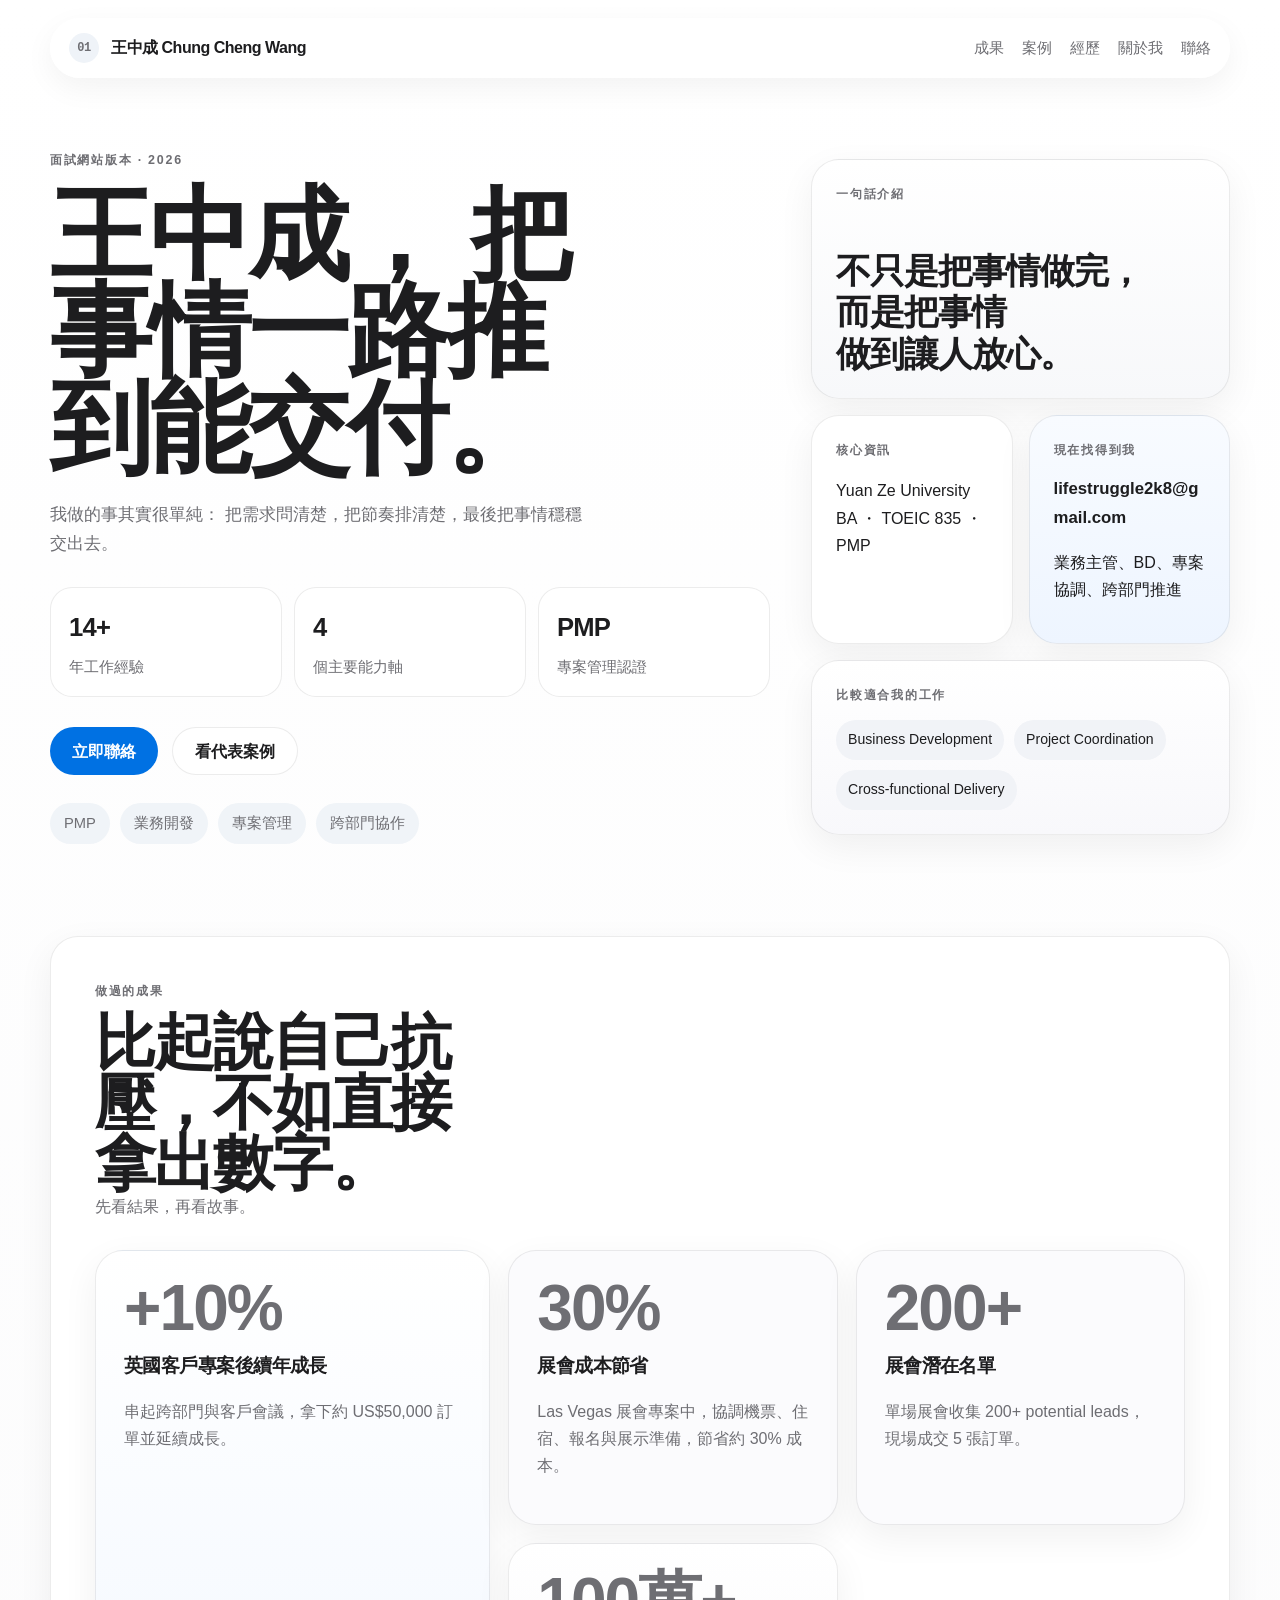
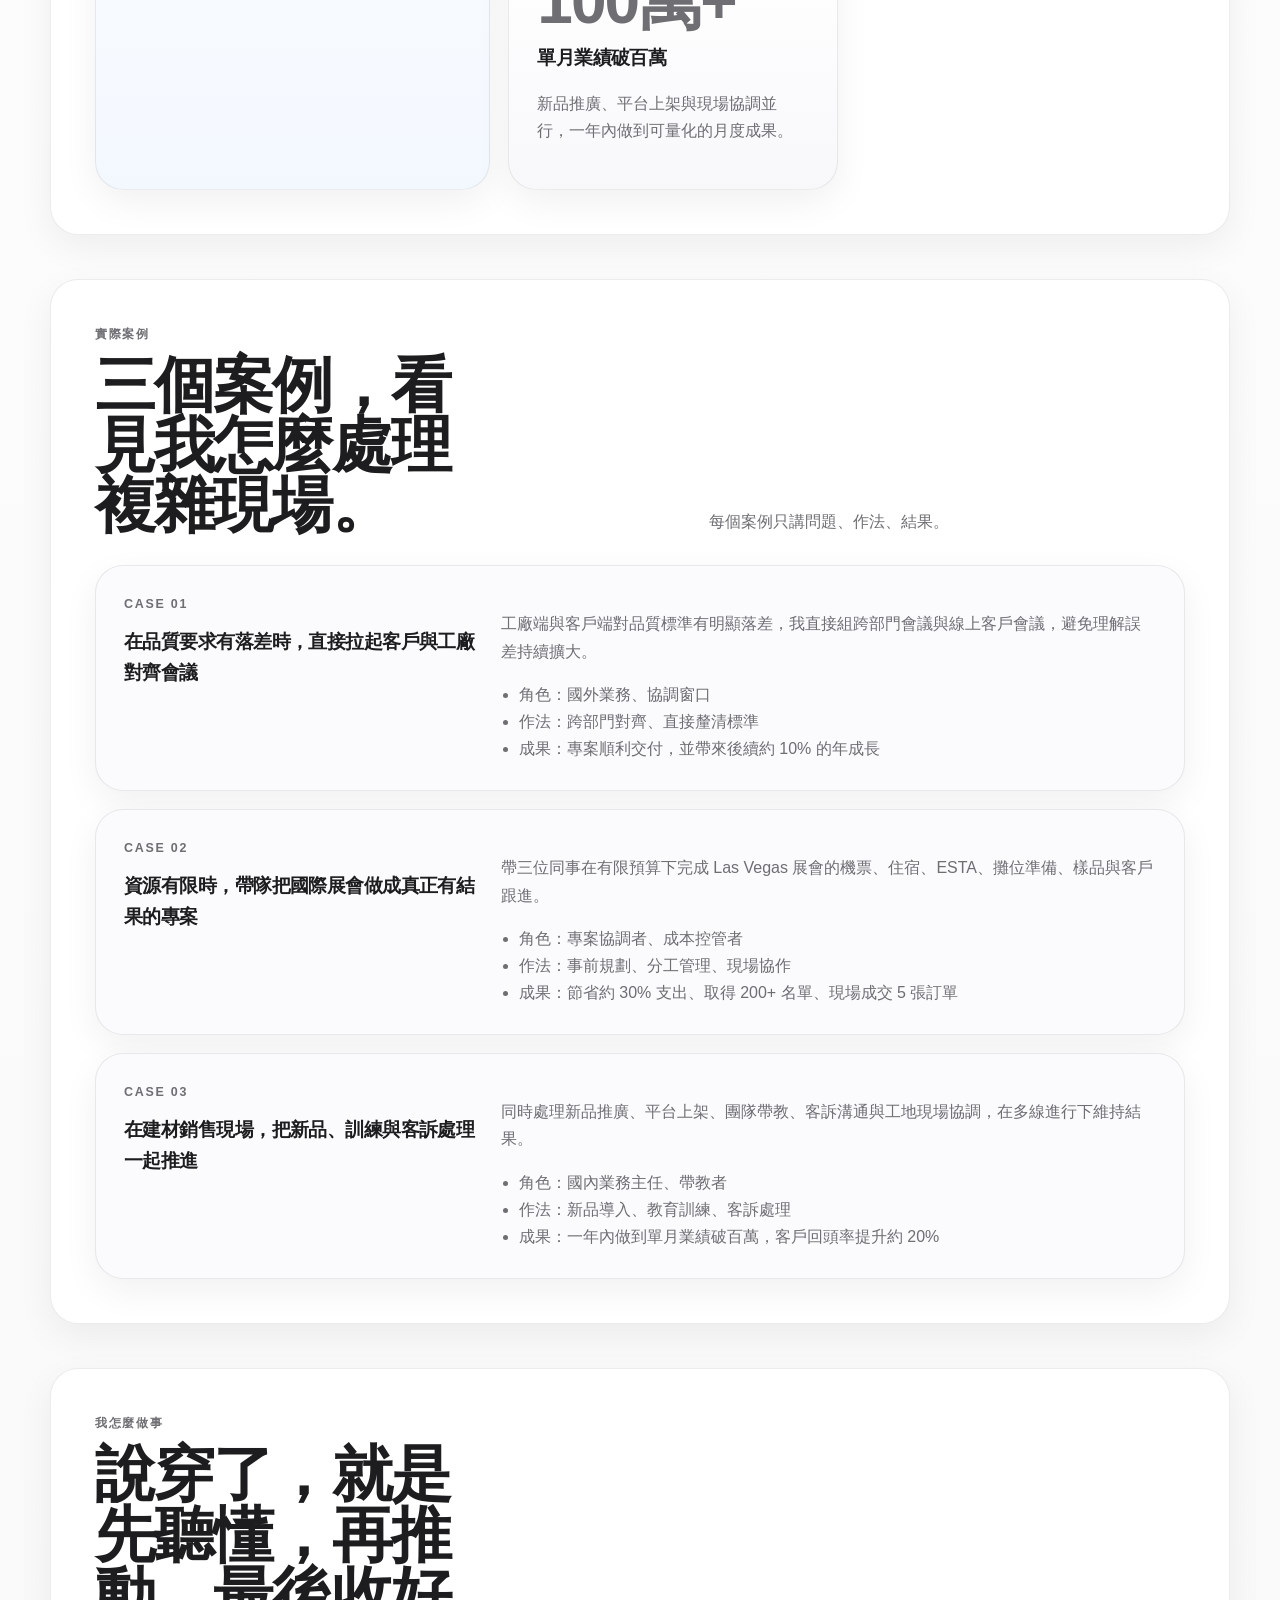
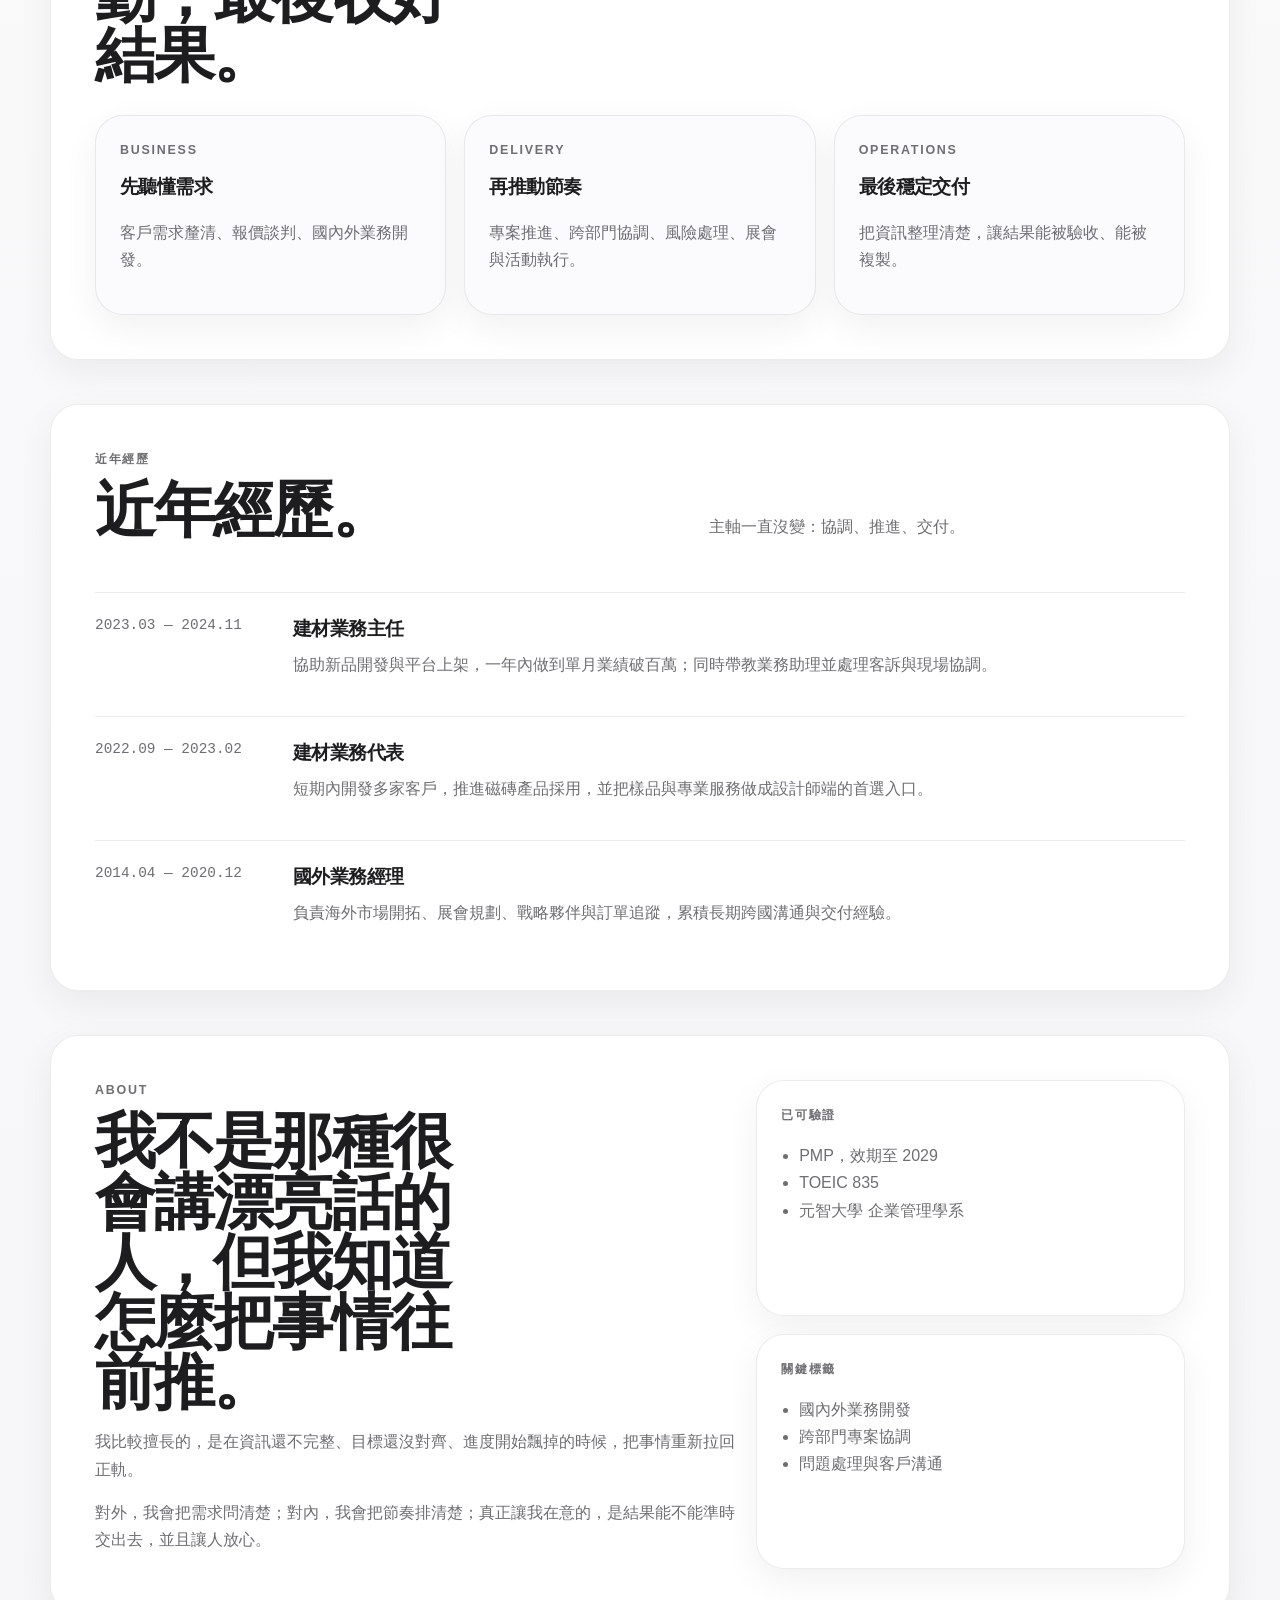
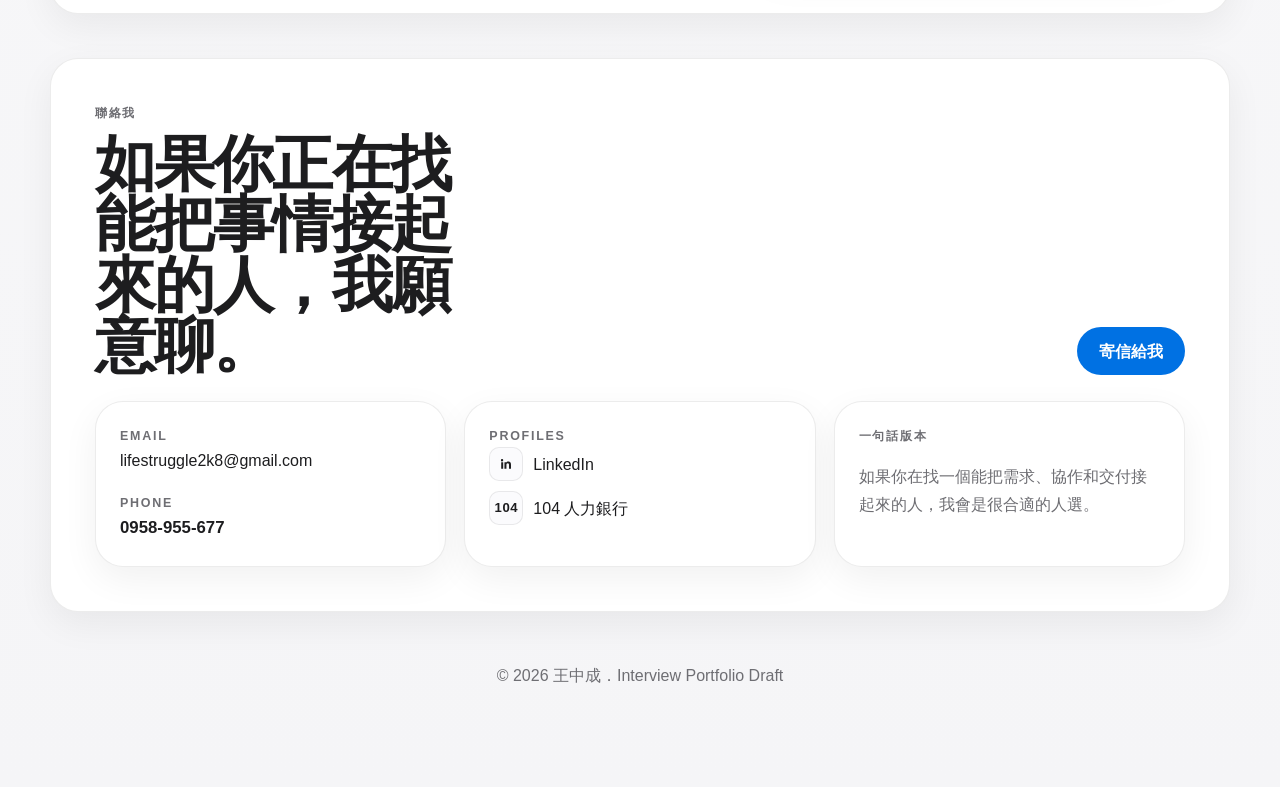
==== index.html @ 4d539660 "Humanize website copy" ====
<!DOCTYPE html>
<html lang="zh-Hant">
  <head>
    <meta charset="UTF-8" />
    <meta name="viewport" content="width=device-width, initial-scale=1.0" />
    <title>王中成｜業務開發・專案管理・跨部門落地</title>
    <meta
      name="description"
      content="面試用個人網站。聚焦業務開發、專案推進、跨部門協作與量化成果，讓用人主管快速看懂你的價值。"
    />
    <meta property="og:type" content="website" />
    <meta property="og:title" content="王中成｜業務開發・專案管理・跨部門落地" />
    <meta
      property="og:description"
      content="我擅長把客戶需求、內部協作和交付節奏接起來，讓事情真的往前走。"
    />
    <link rel="stylesheet" href="styles.css" />
  </head>
  <body>
    <div class="intro-gate" id="introGate" aria-label="網站入口動畫">
      <div class="intro-media">
        <video
          class="intro-video"
          id="introVideo"
          autoplay
          muted
          playsinline
          preload="auto"
          data-desktop-src="intro-transition-desktop.mp4"
          data-mobile-src="intro-transition-mobile.mp4"
          data-fallback-src="intro-transition.mp4"
        >
        </video>
        <div class="intro-scrim"></div>
      </div>
      <div class="intro-content">
        <p class="intro-kicker">WANG CHUNG CHENG</p>
        <button class="enter-button" id="enterButton" type="button" aria-label="Enter website">
          ENTER
        </button>
      </div>
    </div>

    <div class="page-shell">
      <header class="site-header">
        <a class="brand" href="#top">
          <span class="brand-mark">01</span>
          <span>王中成 Chung Cheng Wang</span>
        </a>
        <nav class="site-nav" aria-label="主要導覽">
          <a href="#results">成果</a>
          <a href="#cases">案例</a>
          <a href="#experience">經歷</a>
          <a href="#about">關於我</a>
          <a href="#contact">聯絡</a>
        </nav>
      </header>

      <main id="top">
        <section class="hero">
          <div class="hero-copy reveal">
            <p class="eyebrow">面試網站版本 · 2026</p>
            <h1>
              王中成，
              <span>把事情一路推到能交付。</span>
            </h1>
            <p class="hero-text">
              我做的事其實很單純：
              把需求問清楚，把節奏排清楚，最後把事情穩穩交出去。
            </p>
            <div class="hero-proof-grid" aria-label="快速重點">
              <article class="proof-card">
                <p class="proof-value">14+</p>
                <p>年工作經驗</p>
              </article>
              <article class="proof-card">
                <p class="proof-value">4</p>
                <p>個主要能力軸</p>
              </article>
              <article class="proof-card">
                <p class="proof-value">PMP</p>
                <p>專案管理認證</p>
              </article>
            </div>
            <div class="hero-actions">
              <a class="button button-primary" href="#contact">立即聯絡</a>
              <a class="button button-secondary" href="#cases">看代表案例</a>
            </div>
            <div class="hero-ribbon">
              <span>PMP</span>
              <span>業務開發</span>
              <span>專案管理</span>
              <span>跨部門協作</span>
            </div>
          </div>

          <aside class="hero-aside hero-bento reveal reveal-delay-1" aria-label="摘要資訊">
            <div class="hero-card hero-card-large">
              <p class="card-label">一句話介紹</p>
              <p class="hero-quote">
                不只是把事情做完，
                <br />
                而是把事情
                <br />
                做到讓人放心。
              </p>
            </div>

            <div class="hero-card-grid">
              <article class="hero-card">
                <p class="card-label">核心資訊</p>
                <p>Yuan Ze University BA ・ TOEIC 835 ・ PMP</p>
              </article>
              <article class="hero-card hero-card-accent">
                <p class="card-label">現在找得到我</p>
                <p class="hero-card-strong">lifestruggle2k8@gmail.com</p>
                <p>業務主管、BD、專案協調、跨部門推進</p>
              </article>
            </div>
            <article class="hero-card hero-card-wide">
              <p class="card-label">比較適合我的工作</p>
              <div class="hero-role-list">
                <span>Business Development</span>
                <span>Project Coordination</span>
                <span>Cross-functional Delivery</span>
              </div>
            </article>
          </aside>
        </section>

        <section class="section results-section reveal reveal-delay-1" id="results">
          <div class="section-heading">
            <p class="eyebrow">做過的成果</p>
            <h2>比起說自己抗壓，不如直接拿出數字。</h2>
            <p class="lead">先看結果，再看故事。</p>
          </div>

          <div class="results-layout">
            <article class="metric-card metric-card-featured">
              <p class="metric-value">+10%</p>
              <h3>英國客戶專案後續年成長</h3>
              <p>串起跨部門與客戶會議，拿下約 US$50,000 訂單並延續成長。</p>
            </article>

            <article class="metric-card">
              <p class="metric-value">30%</p>
              <h3>展會成本節省</h3>
              <p>Las Vegas 展會專案中，協調機票、住宿、報名與展示準備，節省約 30% 成本。</p>
            </article>

            <article class="metric-card">
              <p class="metric-value">200+</p>
              <h3>展會潛在名單</h3>
              <p>單場展會收集 200+ potential leads，現場成交 5 張訂單。</p>
            </article>

            <article class="metric-card metric-card-note">
              <p class="metric-value">100萬+</p>
              <h3>單月業績破百萬</h3>
              <p>新品推廣、平台上架與現場協調並行，一年內做到可量化的月度成果。</p>
            </article>
          </div>
        </section>

        <section class="section cases-section reveal" id="cases">
          <div class="section-heading split-heading">
            <div>
            <p class="eyebrow">實際案例</p>
              <h2>三個案例，看見我怎麼處理複雜現場。</h2>
            </div>
            <p class="lead">每個案例只講問題、作法、結果。</p>
          </div>

          <div class="case-stack">
            <article class="case-card editorial-card">
              <div class="case-head">
                <p class="case-index">Case 01</p>
              <h3>在品質要求有落差時，直接拉起客戶與工廠對齊會議</h3>
              </div>
              <div class="case-body">
                <p>
                  工廠端與客戶端對品質標準有明顯落差，我直接組跨部門會議與線上客戶會議，避免理解誤差持續擴大。
                </p>
                <ul>
                  <li>角色：國外業務、協調窗口</li>
                  <li>作法：跨部門對齊、直接釐清標準</li>
                  <li>成果：專案順利交付，並帶來後續約 10% 的年成長</li>
                </ul>
              </div>
            </article>

            <article class="case-card editorial-card">
              <div class="case-head">
                <p class="case-index">Case 02</p>
              <h3>資源有限時，帶隊把國際展會做成真正有結果的專案</h3>
              </div>
              <div class="case-body">
                <p>
                  帶三位同事在有限預算下完成 Las Vegas 展會的機票、住宿、ESTA、攤位準備、樣品與客戶跟進。
                </p>
                <ul>
                  <li>角色：專案協調者、成本控管者</li>
                  <li>作法：事前規劃、分工管理、現場協作</li>
                  <li>成果：節省約 30% 支出、取得 200+ 名單、現場成交 5 張訂單</li>
                </ul>
              </div>
            </article>

            <article class="case-card editorial-card">
              <div class="case-head">
                <p class="case-index">Case 03</p>
              <h3>在建材銷售現場，把新品、訓練與客訴處理一起推進</h3>
              </div>
              <div class="case-body">
                <p>
                  同時處理新品推廣、平台上架、團隊帶教、客訴溝通與工地現場協調，在多線進行下維持結果。
                </p>
                <ul>
                  <li>角色：國內業務主任、帶教者</li>
                  <li>作法：新品導入、教育訓練、客訴處理</li>
                  <li>成果：一年內做到單月業績破百萬，客戶回頭率提升約 20%</li>
                </ul>
              </div>
            </article>
          </div>
        </section>

        <section class="section capability-section reveal reveal-delay-1">
          <div class="section-heading">
            <p class="eyebrow">我怎麼做事</p>
            <h2>說穿了，就是先聽懂，再推動，最後收好結果。</h2>
          </div>

          <div class="capability-grid">
            <article class="capability-card">
              <p class="capability-tag">Business</p>
              <h3>先聽懂需求</h3>
              <p>客戶需求釐清、報價談判、國內外業務開發。</p>
            </article>
            <article class="capability-card">
              <p class="capability-tag">Delivery</p>
              <h3>再推動節奏</h3>
              <p>專案推進、跨部門協調、風險處理、展會與活動執行。</p>
            </article>
            <article class="capability-card">
              <p class="capability-tag">Operations</p>
              <h3>最後穩定交付</h3>
              <p>把資訊整理清楚，讓結果能被驗收、能被複製。</p>
            </article>
          </div>
        </section>

        <section class="section experience-section reveal" id="experience">
          <div class="section-heading split-heading">
            <div>
            <p class="eyebrow">近年經歷</p>
              <h2>近年經歷。</h2>
            </div>
            <p class="lead">主軸一直沒變：協調、推進、交付。</p>
          </div>

          <div class="experience-list">
            <article class="experience-item">
              <p class="experience-time">2023.03 — 2024.11</p>
              <div>
                <h3>建材業務主任</h3>
                <p>協助新品開發與平台上架，一年內做到單月業績破百萬；同時帶教業務助理並處理客訴與現場協調。</p>
              </div>
            </article>
            <article class="experience-item">
              <p class="experience-time">2022.09 — 2023.02</p>
              <div>
                <h3>建材業務代表</h3>
                <p>短期內開發多家客戶，推進磁磚產品採用，並把樣品與專業服務做成設計師端的首選入口。</p>
              </div>
            </article>
            <article class="experience-item">
              <p class="experience-time">2014.04 — 2020.12</p>
              <div>
                <h3>國外業務經理</h3>
                <p>負責海外市場開拓、展會規劃、戰略夥伴與訂單追蹤，累積長期跨國溝通與交付經驗。</p>
              </div>
            </article>
          </div>
        </section>

        <section class="section about-section reveal" id="about">
          <div class="about-main">
            <p class="eyebrow">About</p>
            <h2>我不是那種很會講漂亮話的人，但我知道怎麼把事情往前推。</h2>
            <p>
              我比較擅長的，是在資訊還不完整、目標還沒對齊、進度開始飄掉的時候，把事情重新拉回正軌。
            </p>
            <p>
              對外，我會把需求問清楚；對內，我會把節奏排清楚；真正讓我在意的，是結果能不能準時交出去，並且讓人放心。
            </p>
          </div>

          <div class="about-side">
            <article class="side-note">
              <p class="card-label">已可驗證</p>
              <ul>
                <li>PMP，效期至 2029</li>
                <li>TOEIC 835</li>
                <li>元智大學 企業管理學系</li>
              </ul>
            </article>
            <article class="side-note">
              <p class="card-label">關鍵標籤</p>
              <ul>
                <li>國內外業務開發</li>
                <li>跨部門專案協調</li>
                <li>問題處理與客戶溝通</li>
              </ul>
            </article>
          </div>
        </section>

        <section class="section contact-section reveal reveal-delay-1" id="contact">
          <div class="contact-banner">
            <div>
              <p class="eyebrow">聯絡我</p>
              <h2>如果你正在找能把事情接起來的人，我願意聊。</h2>
            </div>
            <a class="button button-primary" href="mailto:lifestruggle2k8@gmail.com">寄信給我</a>
          </div>

          <div class="contact-grid">
            <article class="contact-card">
              <p class="card-label">Email</p>
              <a href="mailto:lifestruggle2k8@gmail.com">lifestruggle2k8@gmail.com</a>
              <p class="card-label contact-subtitle">Phone</p>
              <a class="contact-phone" href="tel:0958955677">0958-955-677</a>
            </article>
            <article class="contact-card">
              <p class="card-label">Profiles</p>
              <div class="contact-links">
                <a
                  class="contact-link"
                  href="https://www.linkedin.com/in/chung-cheng-wang-10004616b/"
                  target="_blank"
                  rel="noreferrer"
                  aria-label="LinkedIn 個人頁面"
                >
                  <span class="contact-icon" aria-hidden="true">
                    <svg viewBox="0 0 24 24" focusable="false">
                      <path
                        d="M6.94 8.5A1.56 1.56 0 1 1 6.93 5.4a1.56 1.56 0 0 1 .01 3.1ZM5.6 18.4h2.67V9.78H5.6V18.4Zm4.34 0h2.66v-4.8c0-1.27.24-2.5 1.81-2.5 1.55 0 1.57 1.45 1.57 2.58v4.72H18.65v-5.26c0-2.58-.56-4.56-3.58-4.56-1.45 0-2.41.8-2.8 1.56h-.04V9.78H9.94c.03.88 0 8.62 0 8.62Z"
                      />
                    </svg>
                  </span>
                  <span>LinkedIn</span>
                </a>
                <a
                  class="contact-link"
                  href="https://pda.104.com.tw/profile/share/bIUm9Rs3smd56i8H62xdmdBg8eGKY2WI"
                  target="_blank"
                  rel="noreferrer"
                  aria-label="104 個人頁面"
                >
                  <span class="contact-icon contact-icon-104" aria-hidden="true">104</span>
                  <span>104 人力銀行</span>
                </a>
              </div>
            </article>
            <article class="contact-card">
              <p class="card-label">一句話版本</p>
              <p>如果你在找一個能把需求、協作和交付接起來的人，我會是很合適的人選。</p>
            </article>
          </div>
        </section>
      </main>

      <footer class="site-footer">
        <p>© <span id="year"></span> 王中成．Interview Portfolio Draft</p>
      </footer>
    </div>

    <script src="script.js"></script>
  </body>
</html>
---- styles.css ----
:root {
  --bg: #f5f5f7;
  --surface: #ffffff;
  --surface-soft: #fbfbfd;
  --line: rgba(17, 17, 17, 0.08);
  --text: #1d1d1f;
  --muted: #6e6e73;
  --accent: #0071e3;
  --accent-soft: #d9ecff;
  --shadow: 0 12px 36px rgba(0, 0, 0, 0.06);
  --radius: 28px;
  --max: 1180px;
}

* {
  box-sizing: border-box;
}

html {
  scroll-behavior: smooth;
}

body {
  margin: 0;
  color: var(--text);
  font-family: "SF Pro Text", "PingFang TC", "Noto Sans TC", "Segoe UI", sans-serif;
  line-height: 1.7;
  background: linear-gradient(180deg, #ffffff 0%, var(--bg) 100%);
}

body.intro-lock {
  overflow: hidden;
}

body.intro-done .intro-gate {
  opacity: 0;
  visibility: hidden;
  pointer-events: none;
}

.intro-gate {
  position: fixed;
  inset: 0;
  z-index: 1000;
  display: grid;
  place-items: center;
  background: #000000;
  transition: opacity 420ms ease, visibility 420ms ease;
}

.intro-media,
.intro-video,
.intro-scrim {
  position: absolute;
  inset: 0;
}

.intro-video {
  width: 100%;
  height: 100%;
  object-fit: cover;
  background: #000000;
}

.intro-scrim {
  background:
    linear-gradient(180deg, rgba(0, 0, 0, 0.16), rgba(0, 0, 0, 0.32)),
    radial-gradient(circle at center, transparent 40%, rgba(0, 0, 0, 0.42) 100%);
}

.intro-content {
  position: relative;
  z-index: 1;
  display: flex;
  min-height: 100dvh;
  width: min(100%, 680px);
  padding: 32px 20px 48px;
  flex-direction: column;
  justify-content: flex-end;
  align-items: center;
  gap: 14px;
}

.intro-kicker {
  margin: 0;
  color: rgba(255, 255, 255, 0.84);
  font-size: 0.78rem;
  font-weight: 600;
  letter-spacing: 0.36em;
  text-transform: uppercase;
}

.enter-button {
  min-width: 160px;
  min-height: 52px;
  padding: 0 24px;
  border: 1px solid rgba(255, 255, 255, 0.3);
  border-radius: 999px;
  background: rgba(255, 255, 255, 0.12);
  color: #ffffff;
  font: inherit;
  font-size: 0.95rem;
  font-weight: 600;
  letter-spacing: 0.18em;
  text-transform: uppercase;
  backdrop-filter: blur(10px);
  cursor: pointer;
  transition: transform 180ms ease, background 180ms ease, border-color 180ms ease;
}

.enter-button:hover,
.enter-button:focus-visible {
  transform: translateY(-1px);
  background: rgba(255, 255, 255, 0.2);
  border-color: rgba(255, 255, 255, 0.46);
}

.page-shell {
  width: min(calc(100% - 40px), var(--max));
  margin: 0 auto;
  padding-bottom: 72px;
}

.site-header {
  position: sticky;
  top: 18px;
  z-index: 20;
  display: flex;
  align-items: center;
  justify-content: space-between;
  gap: 18px;
  margin-top: 18px;
  padding: 14px 18px;
  border: 1px solid rgba(255, 255, 255, 0.7);
  border-radius: 999px;
  background: rgba(255, 255, 255, 0.82);
  backdrop-filter: blur(18px);
  box-shadow: 0 10px 30px rgba(0, 0, 0, 0.05);
}

.brand,
.site-nav a,
.button,
.contact-card a {
  text-decoration: none;
}

.brand,
h1,
h2,
h3,
.metric-value,
.hero-quote {
  letter-spacing: -0.03em;
}

.brand {
  display: inline-flex;
  align-items: center;
  gap: 12px;
  color: var(--text);
  font-size: 1rem;
  font-weight: 600;
}

.brand-mark {
  display: inline-grid;
  place-items: center;
  width: 30px;
  height: 30px;
  border-radius: 50%;
  background: #eff3f8;
  color: var(--muted);
  font-size: 0.75rem;
  font-family: "SF Mono", "Consolas", monospace;
}

.site-nav {
  display: flex;
  flex-wrap: wrap;
  gap: 18px;
}

.site-nav a {
  color: var(--muted);
  font-size: 0.95rem;
}

.hero {
  display: grid;
  grid-template-columns: minmax(0, 1.4fr) minmax(280px, 0.8fr);
  gap: 28px;
  align-items: center;
  min-height: calc(100vh - 150px);
  padding: 72px 0 48px;
}

.hero-copy,
.hero-aside,
.section {
  position: relative;
}

.eyebrow,
.card-label,
.case-index,
.capability-tag {
  margin: 0;
  color: var(--muted);
  font-size: 0.78rem;
  font-weight: 600;
  letter-spacing: 0.14em;
  text-transform: uppercase;
}

h1 {
  margin: 16px 0 0;
  max-width: 10ch;
  font-size: clamp(3.4rem, 8vw, 6.8rem);
  line-height: 0.94;
  font-weight: 700;
}

h1 span {
  color: var(--text);
}

.hero-text,
.lead,
.position-card p,
.metric-card p,
.case-body p,
.case-body li,
.capability-card p,
.about-main p,
.side-note li,
.contact-card p {
  color: var(--muted);
}

.hero-text {
  max-width: 56ch;
  margin: 24px 0 0;
  font-size: 1.08rem;
}

.hero-proof-grid {
  display: grid;
  grid-template-columns: repeat(3, minmax(0, 1fr));
  gap: 12px;
  max-width: 720px;
  margin-top: 28px;
}

.proof-card {
  padding: 18px 18px 16px;
  border: 1px solid var(--line);
  border-radius: 22px;
  background: rgba(255, 255, 255, 0.74);
}

.proof-value {
  margin: 0;
  color: var(--text);
  font-size: 1.6rem;
  font-weight: 700;
  letter-spacing: -0.03em;
}

.proof-card p:last-child {
  margin: 6px 0 0;
  color: var(--muted);
  font-size: 0.92rem;
}

.hero-actions {
  display: flex;
  flex-wrap: wrap;
  gap: 14px;
  margin-top: 30px;
}

.button {
  display: inline-flex;
  align-items: center;
  justify-content: center;
  min-height: 48px;
  padding: 0 22px;
  border-radius: 999px;
  font-weight: 600;
  transition: transform 180ms ease, background 180ms ease, border-color 180ms ease;
}

.button:hover,
.button:focus-visible {
  transform: translateY(-1px);
}

.button-primary {
  color: #ffffff;
  background: var(--accent);
}

.button-secondary {
  color: var(--text);
  border: 1px solid var(--line);
  background: var(--surface);
}

.hero-ribbon {
  display: flex;
  flex-wrap: wrap;
  gap: 10px;
  margin-top: 28px;
}

.hero-ribbon span {
  padding: 8px 14px;
  border-radius: 999px;
  background: #f0f4f8;
  color: var(--muted);
  font-size: 0.92rem;
}

.hero-aside {
  display: grid;
  gap: 16px;
}

.hero-bento {
  grid-template-columns: 1fr;
}

.hero-card,
.section,
.contact-card,
.position-card,
.metric-card,
.capability-card,
.editorial-card,
.side-note {
  border: 1px solid var(--line);
  border-radius: var(--radius);
  background: var(--surface);
  box-shadow: var(--shadow);
}

.hero-card {
  padding: 24px;
}

.hero-card-large {
  min-height: 240px;
  display: flex;
  flex-direction: column;
  justify-content: space-between;
  background: linear-gradient(180deg, #ffffff, #f7f8fa);
}

.hero-quote {
  margin: 18px 0 0;
  font-size: clamp(1.5rem, 3vw, 2.2rem);
  line-height: 1.18;
  color: var(--text);
  font-weight: 600;
}

.hero-card-grid {
  display: grid;
  grid-template-columns: 1fr 1fr;
  gap: 16px;
}

.hero-card-accent {
  background: linear-gradient(180deg, #f8fbff, #eef5ff);
}

.hero-card-strong {
  margin: 14px 0 6px;
  color: var(--text);
  font-size: 1.05rem;
  font-weight: 600;
  word-break: break-word;
}

.hero-card-wide {
  padding: 24px;
  background: linear-gradient(180deg, #ffffff, #f8f8fb);
}

.hero-role-list {
  display: flex;
  flex-wrap: wrap;
  gap: 10px;
  margin-top: 14px;
}

.hero-role-list span {
  padding: 8px 12px;
  border-radius: 999px;
  background: #f1f3f7;
  color: var(--text);
  font-size: 0.88rem;
  font-weight: 500;
}

.section {
  margin-top: 44px;
  padding: 44px;
  overflow: hidden;
}

.section-heading {
  position: relative;
  z-index: 1;
}

.split-heading {
  display: grid;
  grid-template-columns: minmax(0, 1fr) minmax(280px, 0.8fr);
  gap: 20px;
  align-items: end;
}

h2 {
  margin: 10px 0 0;
  max-width: 11ch;
  font-size: clamp(2.2rem, 4.8vw, 4.8rem);
  line-height: 0.98;
  font-weight: 700;
}

.lead {
  margin: 0;
  max-width: 38ch;
}

.positioning-grid,
.capability-grid,
.contact-grid,
.experience-list {
  position: relative;
  z-index: 1;
  display: grid;
  grid-template-columns: repeat(3, minmax(0, 1fr));
  gap: 18px;
  margin-top: 30px;
}

.position-card,
.capability-card,
.contact-card,
.side-note {
  padding: 24px;
}

.position-no {
  display: inline-grid;
  place-items: center;
  width: 34px;
  height: 34px;
  margin-bottom: 18px;
  border-radius: 50%;
  background: #eef5ff;
  color: var(--accent);
  font-family: "SF Mono", "Consolas", monospace;
}

.results-layout {
  position: relative;
  z-index: 1;
  display: grid;
  grid-template-columns: 1.2fr 1fr 1fr;
  gap: 18px;
  margin-top: 30px;
}

.metric-card {
  padding: 28px;
  background: var(--surface-soft);
}

.metric-card-featured {
  grid-row: span 2;
  background: linear-gradient(180deg, #ffffff, #f3f8ff);
}

.metric-card-note {
  background: linear-gradient(180deg, #ffffff, #f8f8fb);
}

.metric-value {
  margin: 0 0 12px;
  font-size: clamp(3rem, 5vw, 5rem);
  line-height: 0.92;
  color: var(--text);
  font-weight: 700;
}

.case-stack {
  position: relative;
  z-index: 1;
  display: grid;
  gap: 18px;
  margin-top: 30px;
}

.editorial-card {
  display: grid;
  grid-template-columns: minmax(240px, 0.7fr) minmax(0, 1.3fr);
  gap: 24px;
  padding: 28px;
  background: var(--surface-soft);
}

.case-head h3,
.metric-card h3,
.position-card h3,
.capability-card h3,
.about-main h2,
.contact-banner h2 {
  margin: 10px 0 0;
}

.case-body ul,
.side-note ul {
  margin: 16px 0 0;
  padding-left: 18px;
}

.capability-card {
  background: var(--surface-soft);
}

.experience-list {
  grid-template-columns: 1fr;
}

.experience-item {
  display: grid;
  grid-template-columns: 180px 1fr;
  gap: 18px;
  padding: 20px 0;
  border-top: 1px solid var(--line);
}

.experience-item:first-child {
  margin-top: 22px;
}

.experience-time {
  margin: 0;
  color: var(--muted);
  font-family: "SF Mono", "Consolas", monospace;
  font-size: 0.9rem;
}

.experience-item h3 {
  margin: 0 0 6px;
}

.experience-item p:last-child {
  margin: 0;
  color: var(--muted);
}

.about-section {
  display: grid;
  grid-template-columns: minmax(0, 1.2fr) minmax(280px, 0.8fr);
  gap: 18px;
}

.about-main,
.about-side {
  position: relative;
  z-index: 1;
}

.about-side {
  display: grid;
  gap: 18px;
}

.contact-banner {
  position: relative;
  z-index: 1;
  display: flex;
  justify-content: space-between;
  align-items: end;
  gap: 18px;
  padding-bottom: 20px;
}

.contact-grid {
  margin-top: 6px;
}

.contact-links {
  display: grid;
  gap: 10px;
}

.contact-subtitle {
  margin-top: 18px;
}

.contact-phone {
  font-size: 1.05rem;
  font-weight: 600;
  text-decoration: none;
}

.contact-link {
  display: inline-flex;
  align-items: center;
  gap: 10px;
  text-decoration: none;
}

.contact-icon {
  display: inline-grid;
  place-items: center;
  width: 34px;
  height: 34px;
  border-radius: 10px;
  background: var(--surface-soft);
  border: 1px solid var(--line);
  flex: 0 0 34px;
}

.contact-icon svg {
  width: 18px;
  height: 18px;
  fill: currentColor;
}

.contact-icon-104 {
  font-size: 0.82rem;
  font-weight: 700;
  letter-spacing: 0.04em;
}

.contact-card a {
  color: var(--text);
  word-break: break-word;
}

.site-footer {
  padding: 34px 10px 10px;
  color: var(--muted);
  text-align: center;
}

.reveal {
  opacity: 1;
  transform: none;
  animation: none;
}

a:focus-visible,
button:focus-visible {
  outline: 3px solid rgba(0, 113, 227, 0.24);
  outline-offset: 3px;
}

@media (max-width: 980px) {
  .hero,
  .split-heading,
  .results-layout,
  .hero-proof-grid,
  .positioning-grid,
  .capability-grid,
  .contact-grid,
  .about-section,
  .editorial-card,
  .hero-card-grid {
    grid-template-columns: 1fr;
  }

  .experience-item {
    grid-template-columns: 1fr;
  }

  h1,
  h2 {
    max-width: 100%;
  }

  .contact-banner {
    align-items: flex-start;
    flex-direction: column;
  }
}

@media (max-width: 720px) {
  .page-shell {
    width: min(calc(100% - 20px), var(--max));
  }

  .site-header {
    top: 10px;
    align-items: flex-start;
    flex-direction: column;
    padding: 16px;
  }

  .site-nav {
    gap: 14px;
  }

  .hero {
    min-height: auto;
    padding-top: 40px;
  }

  .section {
    padding: 28px 20px;
  }

  .hero-proof-grid,
  .hero-card-grid {
    grid-template-columns: 1fr;
  }

  h1 {
    font-size: clamp(2.8rem, 13vw, 4.8rem);
  }

  h2 {
    font-size: clamp(2rem, 10vw, 3.4rem);
  }

  .intro-content {
    padding: 20px 16px 34px;
  }

  .enter-button {
    min-width: 148px;
    min-height: 50px;
    font-size: 0.9rem;
  }
}
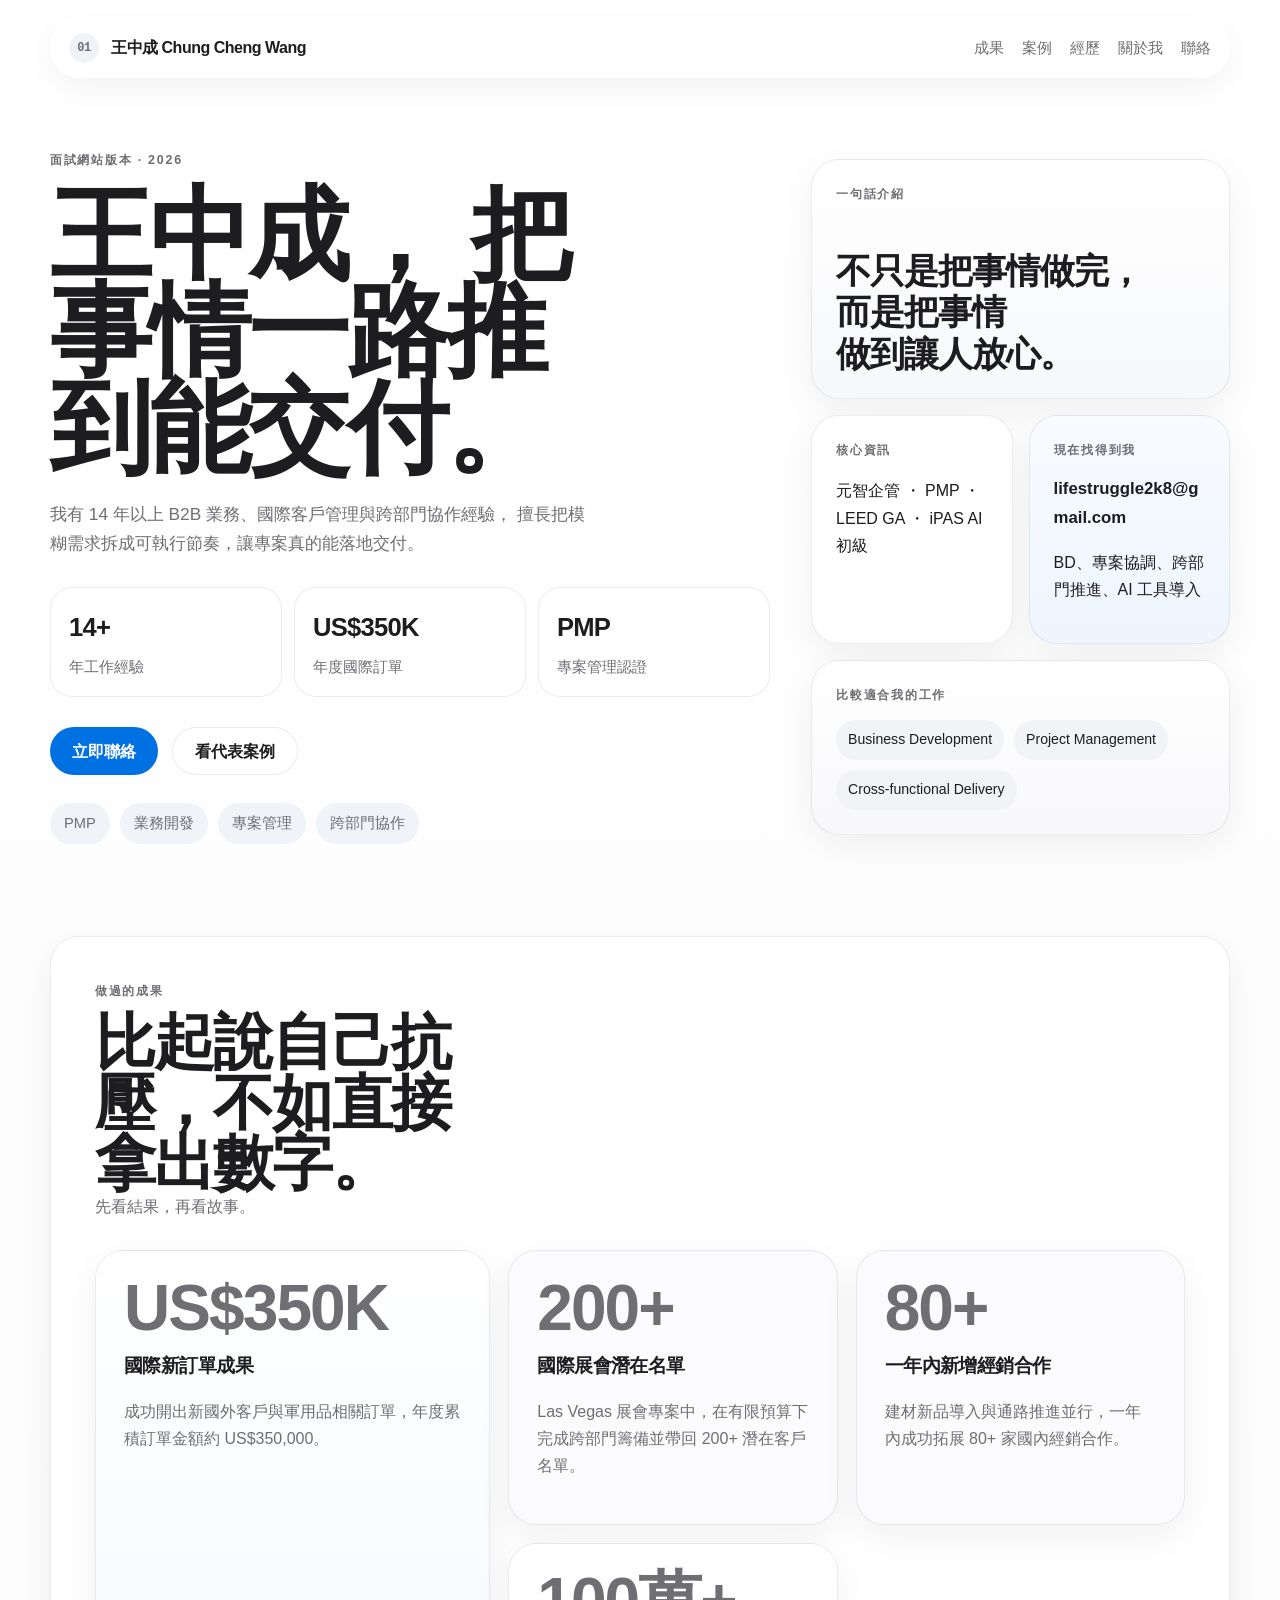
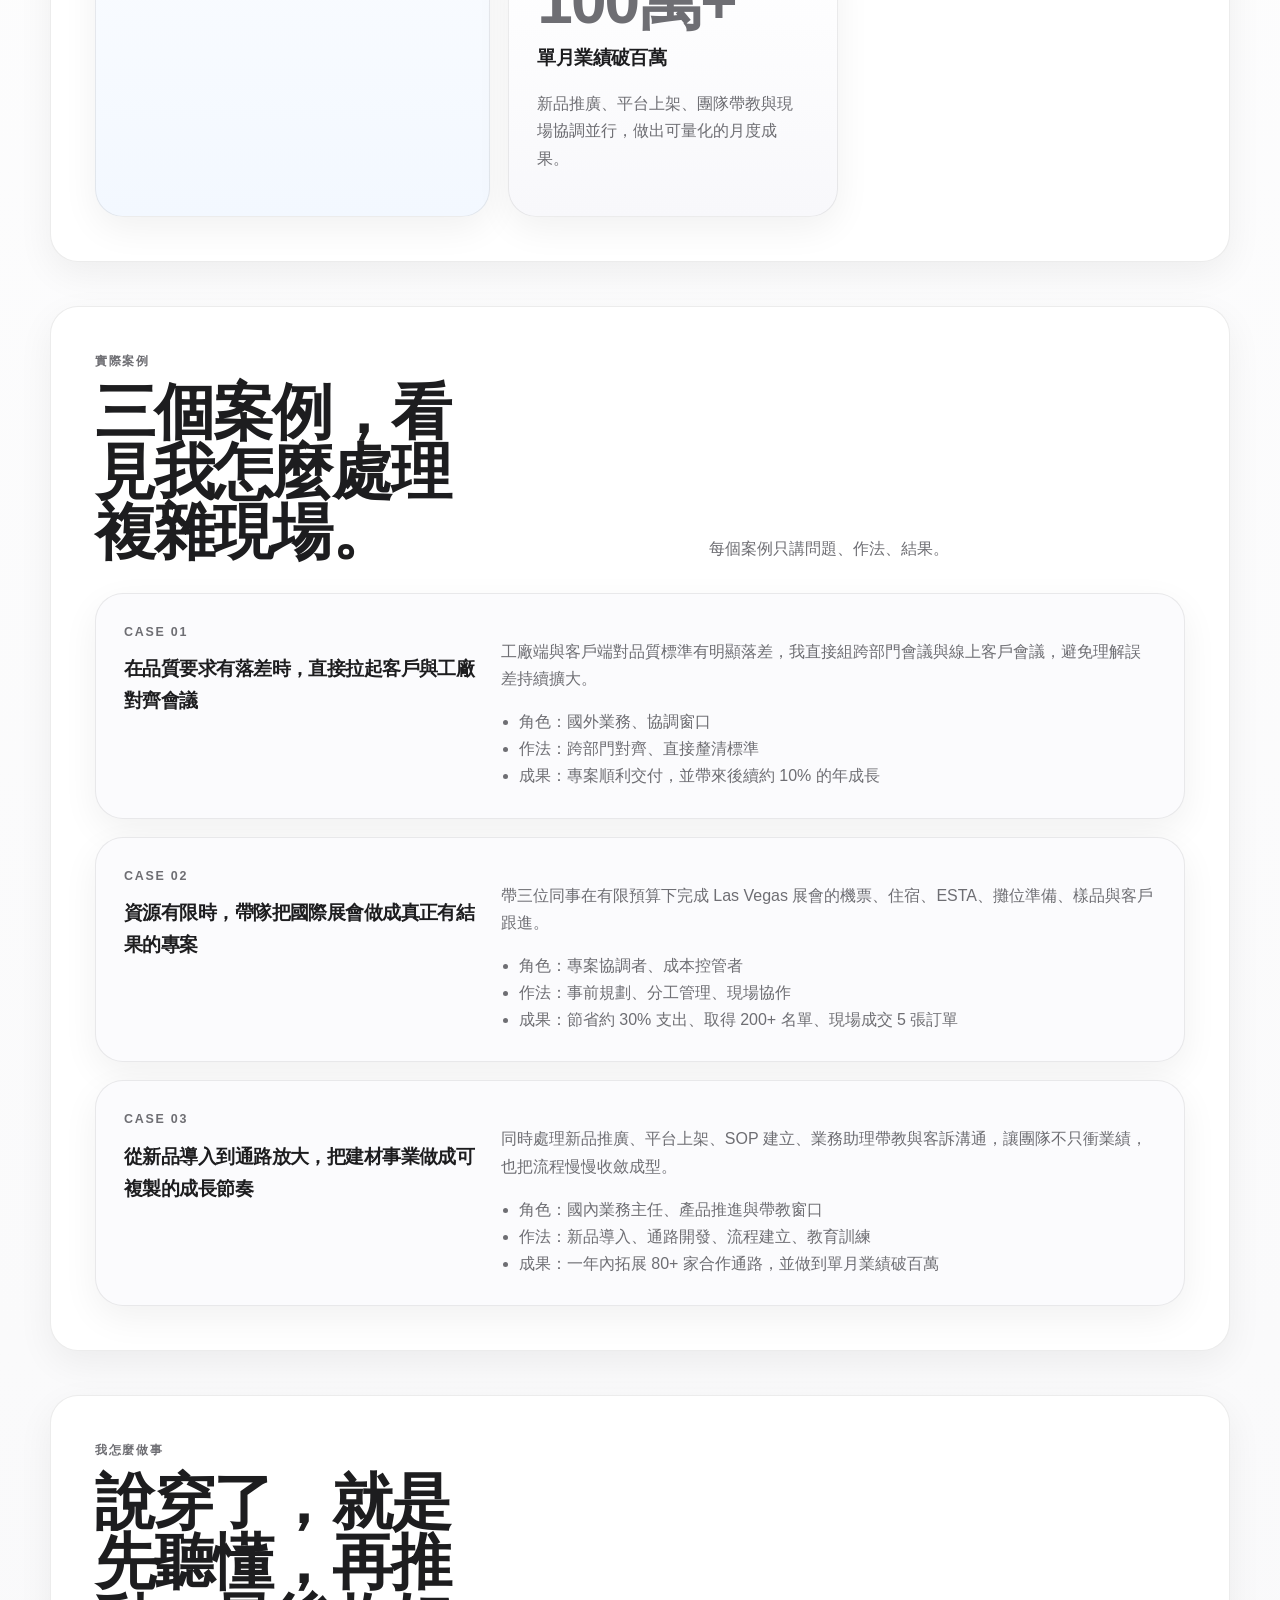
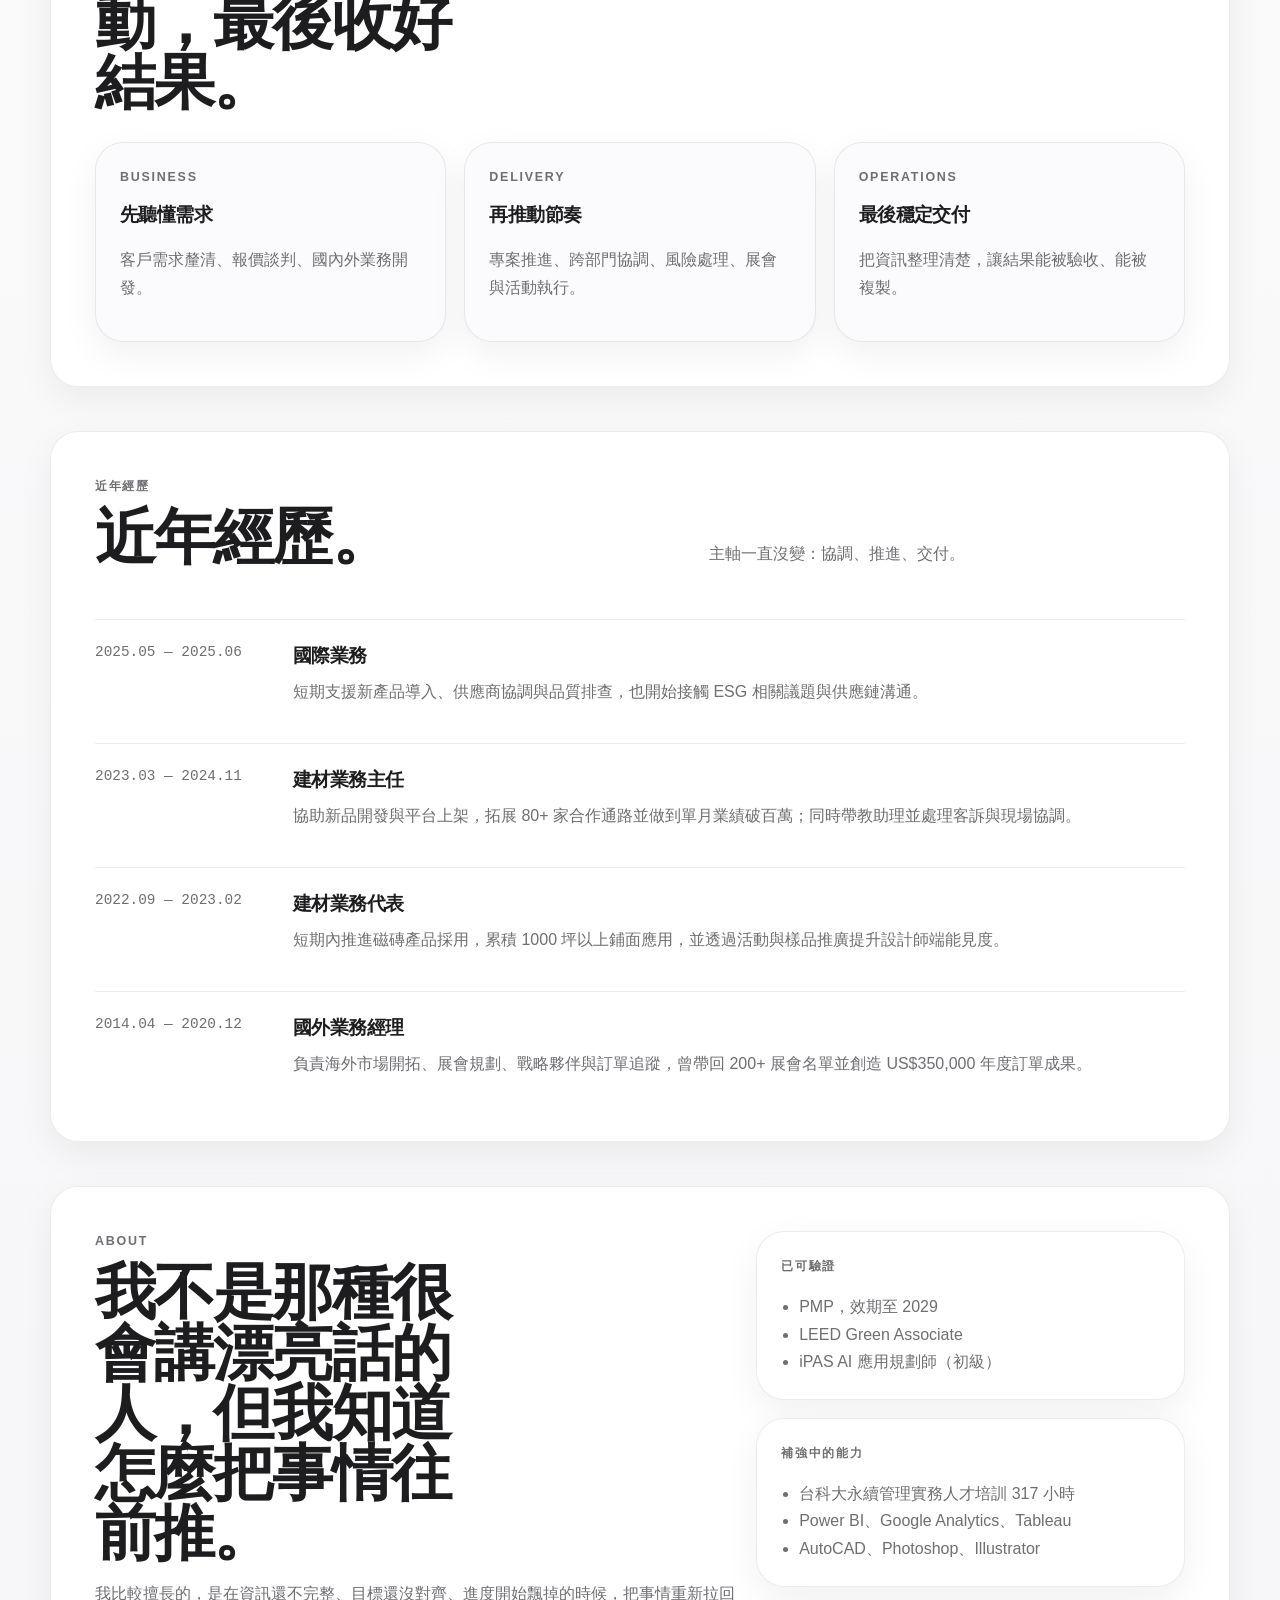
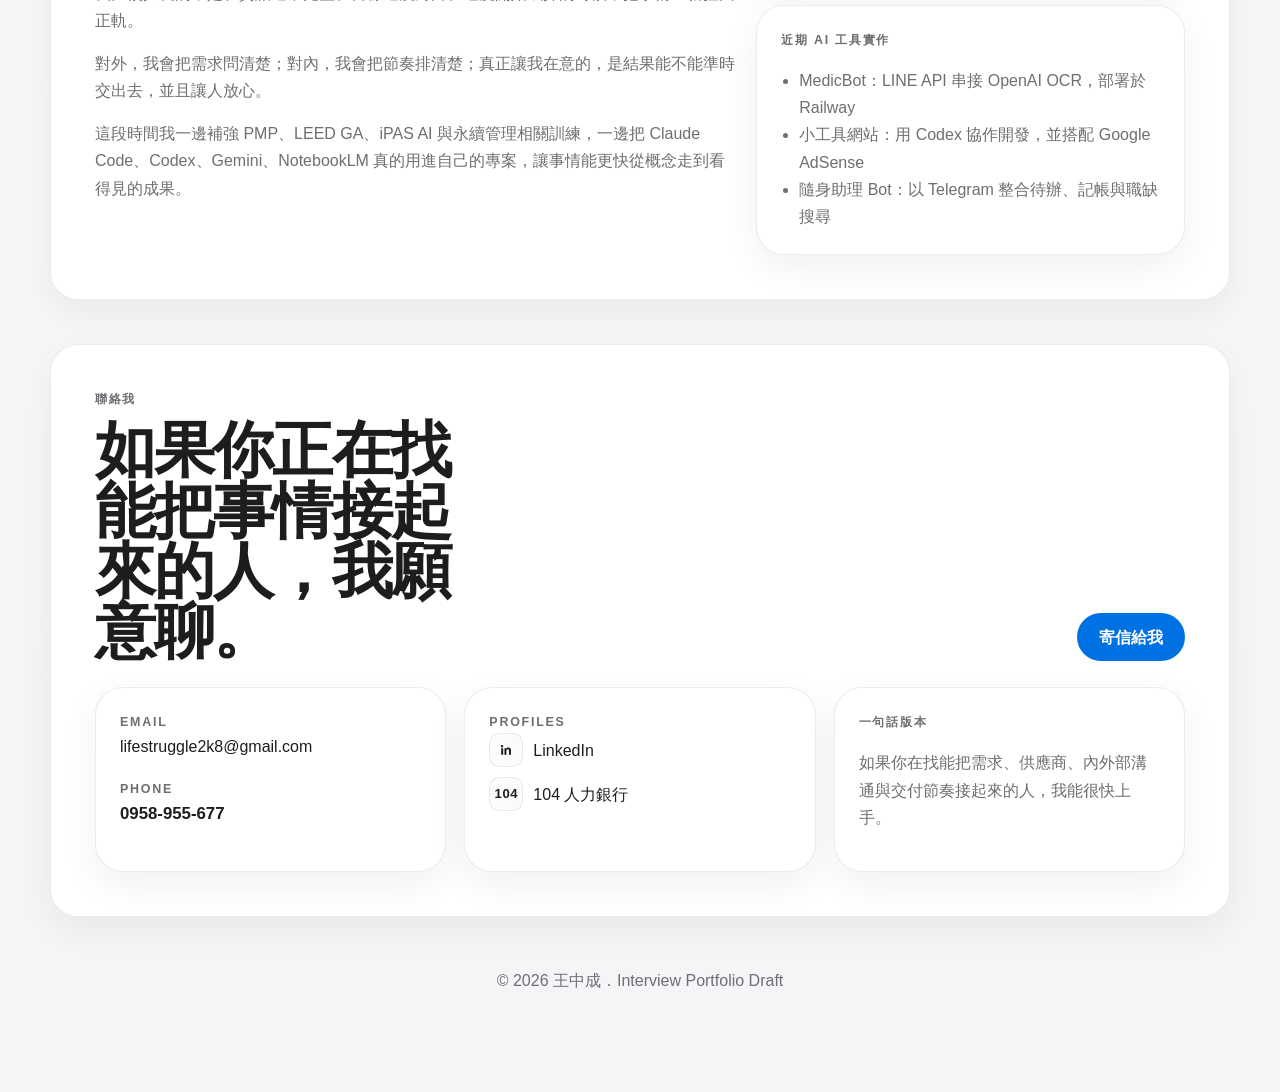
==== commit f589505a: "Update homepage with latest resume details" ====
--- a/index.html
+++ b/index.html
@@ -65,8 +65,8 @@
               <span>把事情一路推到能交付。</span>
             </h1>
             <p class="hero-text">
-              我做的事其實很單純：
-              把需求問清楚，把節奏排清楚，最後把事情穩穩交出去。
+              我有 14 年以上 B2B 業務、國際客戶管理與跨部門協作經驗，
+              擅長把模糊需求拆成可執行節奏，讓專案真的能落地交付。
             </p>
             <div class="hero-proof-grid" aria-label="快速重點">
               <article class="proof-card">
@@ -74,8 +74,8 @@
                 <p>年工作經驗</p>
               </article>
               <article class="proof-card">
-                <p class="proof-value">4</p>
-                <p>個主要能力軸</p>
+                <p class="proof-value">US$350K</p>
+                <p>年度國際訂單</p>
               </article>
               <article class="proof-card">
                 <p class="proof-value">PMP</p>
@@ -109,19 +109,19 @@
             <div class="hero-card-grid">
               <article class="hero-card">
                 <p class="card-label">核心資訊</p>
-                <p>Yuan Ze University BA ・ TOEIC 835 ・ PMP</p>
+                <p>元智企管 ・ PMP ・ LEED GA ・ iPAS AI 初級</p>
               </article>
               <article class="hero-card hero-card-accent">
                 <p class="card-label">現在找得到我</p>
                 <p class="hero-card-strong">lifestruggle2k8@gmail.com</p>
-                <p>業務主管、BD、專案協調、跨部門推進</p>
+                <p>BD、專案協調、跨部門推進、AI 工具導入</p>
               </article>
             </div>
             <article class="hero-card hero-card-wide">
               <p class="card-label">比較適合我的工作</p>
               <div class="hero-role-list">
                 <span>Business Development</span>
-                <span>Project Coordination</span>
+                <span>Project Management</span>
                 <span>Cross-functional Delivery</span>
               </div>
             </article>
@@ -137,27 +137,27 @@
 
           <div class="results-layout">
             <article class="metric-card metric-card-featured">
-              <p class="metric-value">+10%</p>
-              <h3>英國客戶專案後續年成長</h3>
-              <p>串起跨部門與客戶會議，拿下約 US$50,000 訂單並延續成長。</p>
-            </article>
-
-            <article class="metric-card">
-              <p class="metric-value">30%</p>
-              <h3>展會成本節省</h3>
-              <p>Las Vegas 展會專案中，協調機票、住宿、報名與展示準備，節省約 30% 成本。</p>
+              <p class="metric-value">US$350K</p>
+              <h3>國際新訂單成果</h3>
+              <p>成功開出新國外客戶與軍用品相關訂單，年度累積訂單金額約 US$350,000。</p>
             </article>
 
             <article class="metric-card">
               <p class="metric-value">200+</p>
-              <h3>展會潛在名單</h3>
-              <p>單場展會收集 200+ potential leads，現場成交 5 張訂單。</p>
+              <h3>國際展會潛在名單</h3>
+              <p>Las Vegas 展會專案中，在有限預算下完成跨部門籌備並帶回 200+ 潛在客戶名單。</p>
+            </article>
+
+            <article class="metric-card">
+              <p class="metric-value">80+</p>
+              <h3>一年內新增經銷合作</h3>
+              <p>建材新品導入與通路推進並行，一年內成功拓展 80+ 家國內經銷合作。</p>
             </article>
 
             <article class="metric-card metric-card-note">
               <p class="metric-value">100萬+</p>
               <h3>單月業績破百萬</h3>
-              <p>新品推廣、平台上架與現場協調並行，一年內做到可量化的月度成果。</p>
+              <p>新品推廣、平台上架、團隊帶教與現場協調並行，做出可量化的月度成果。</p>
             </article>
           </div>
         </section>
@@ -209,16 +209,16 @@
             <article class="case-card editorial-card">
               <div class="case-head">
                 <p class="case-index">Case 03</p>
-              <h3>在建材銷售現場，把新品、訓練與客訴處理一起推進</h3>
+              <h3>從新品導入到通路放大，把建材事業做成可複製的成長節奏</h3>
               </div>
               <div class="case-body">
                 <p>
-                  同時處理新品推廣、平台上架、團隊帶教、客訴溝通與工地現場協調，在多線進行下維持結果。
+                  同時處理新品推廣、平台上架、SOP 建立、業務助理帶教與客訴溝通，讓團隊不只衝業績，也把流程慢慢收斂成型。
                 </p>
                 <ul>
-                  <li>角色：國內業務主任、帶教者</li>
-                  <li>作法：新品導入、教育訓練、客訴處理</li>
-                  <li>成果：一年內做到單月業績破百萬，客戶回頭率提升約 20%</li>
+                  <li>角色：國內業務主任、產品推進與帶教窗口</li>
+                  <li>作法：新品導入、通路開發、流程建立、教育訓練</li>
+                  <li>成果：一年內拓展 80+ 家合作通路，並做到單月業績破百萬</li>
                 </ul>
               </div>
             </article>
@@ -261,24 +261,31 @@
 
           <div class="experience-list">
             <article class="experience-item">
+              <p class="experience-time">2025.05 — 2025.06</p>
+              <div>
+                <h3>國際業務</h3>
+                <p>短期支援新產品導入、供應商協調與品質排查，也開始接觸 ESG 相關議題與供應鏈溝通。</p>
+              </div>
+            </article>
+            <article class="experience-item">
               <p class="experience-time">2023.03 — 2024.11</p>
               <div>
                 <h3>建材業務主任</h3>
-                <p>協助新品開發與平台上架，一年內做到單月業績破百萬；同時帶教業務助理並處理客訴與現場協調。</p>
+                <p>協助新品開發與平台上架，拓展 80+ 家合作通路並做到單月業績破百萬；同時帶教助理並處理客訴與現場協調。</p>
               </div>
             </article>
             <article class="experience-item">
               <p class="experience-time">2022.09 — 2023.02</p>
               <div>
                 <h3>建材業務代表</h3>
-                <p>短期內開發多家客戶，推進磁磚產品採用，並把樣品與專業服務做成設計師端的首選入口。</p>
+                <p>短期內推進磁磚產品採用，累積 1000 坪以上鋪面應用，並透過活動與樣品推廣提升設計師端能見度。</p>
               </div>
             </article>
             <article class="experience-item">
               <p class="experience-time">2014.04 — 2020.12</p>
               <div>
                 <h3>國外業務經理</h3>
-                <p>負責海外市場開拓、展會規劃、戰略夥伴與訂單追蹤，累積長期跨國溝通與交付經驗。</p>
+                <p>負責海外市場開拓、展會規劃、戰略夥伴與訂單追蹤，曾帶回 200+ 展會名單並創造 US$350,000 年度訂單成果。</p>
               </div>
             </article>
           </div>
@@ -294,6 +301,9 @@
             <p>
               對外，我會把需求問清楚；對內，我會把節奏排清楚；真正讓我在意的，是結果能不能準時交出去，並且讓人放心。
             </p>
+            <p>
+              這段時間我一邊補強 PMP、LEED GA、iPAS AI 與永續管理相關訓練，一邊把 Claude Code、Codex、Gemini、NotebookLM 真的用進自己的專案，讓事情能更快從概念走到看得見的成果。
+            </p>
           </div>
 
           <div class="about-side">
@@ -301,16 +311,24 @@
               <p class="card-label">已可驗證</p>
               <ul>
                 <li>PMP，效期至 2029</li>
-                <li>TOEIC 835</li>
-                <li>元智大學 企業管理學系</li>
+                <li>LEED Green Associate</li>
+                <li>iPAS AI 應用規劃師（初級）</li>
               </ul>
             </article>
             <article class="side-note">
-              <p class="card-label">關鍵標籤</p>
+              <p class="card-label">補強中的能力</p>
               <ul>
-                <li>國內外業務開發</li>
-                <li>跨部門專案協調</li>
-                <li>問題處理與客戶溝通</li>
+                <li>台科大永續管理實務人才培訓 317 小時</li>
+                <li>Power BI、Google Analytics、Tableau</li>
+                <li>AutoCAD、Photoshop、Illustrator</li>
+              </ul>
+            </article>
+            <article class="side-note">
+              <p class="card-label">近期 AI 工具實作</p>
+              <ul>
+                <li>MedicBot：LINE API 串接 OpenAI OCR，部署於 Railway</li>
+                <li>小工具網站：用 Codex 協作開發，並搭配 Google AdSense</li>
+                <li>隨身助理 Bot：以 Telegram 整合待辦、記帳與職缺搜尋</li>
               </ul>
             </article>
           </div>
@@ -365,7 +383,7 @@
             </article>
             <article class="contact-card">
               <p class="card-label">一句話版本</p>
-              <p>如果你在找一個能把需求、協作和交付接起來的人，我會是很合適的人選。</p>
+              <p>如果你在找能把需求、供應商、內外部溝通與交付節奏接起來的人，我能很快上手。</p>
             </article>
           </div>
         </section>
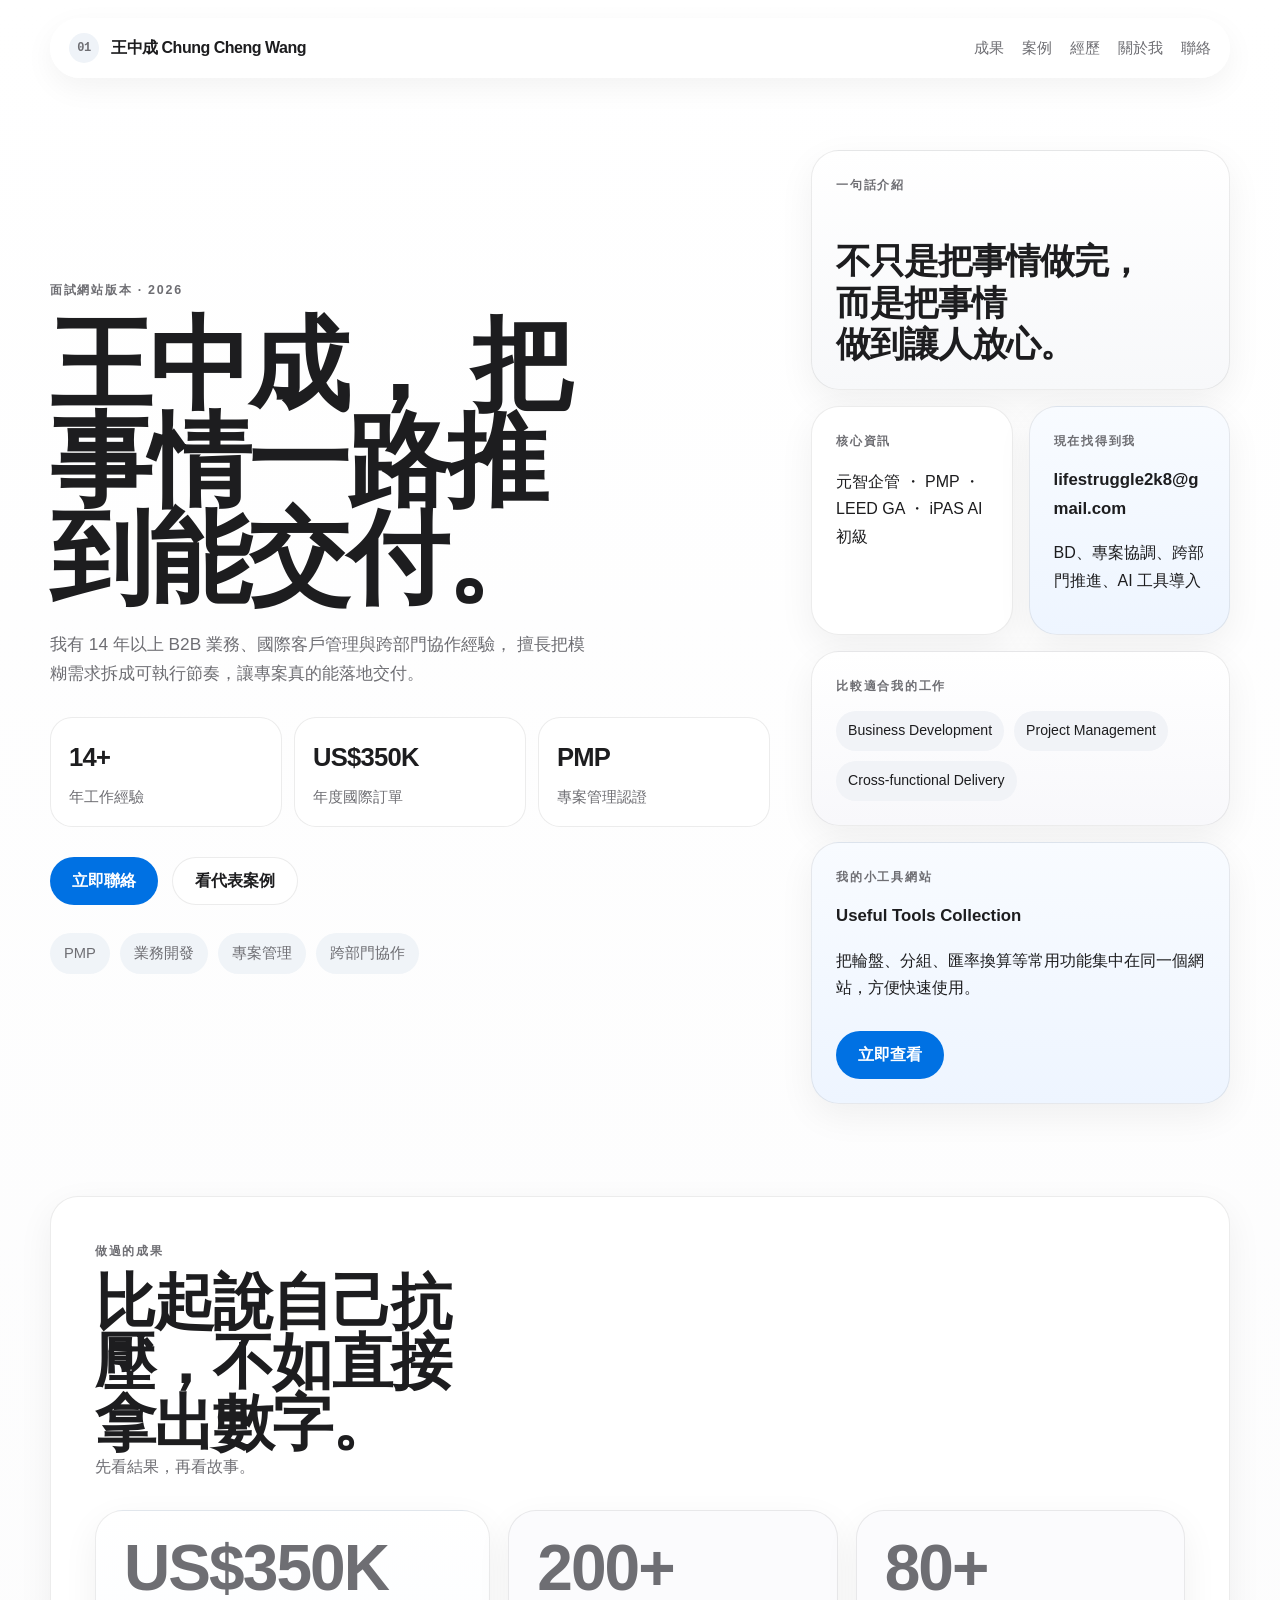
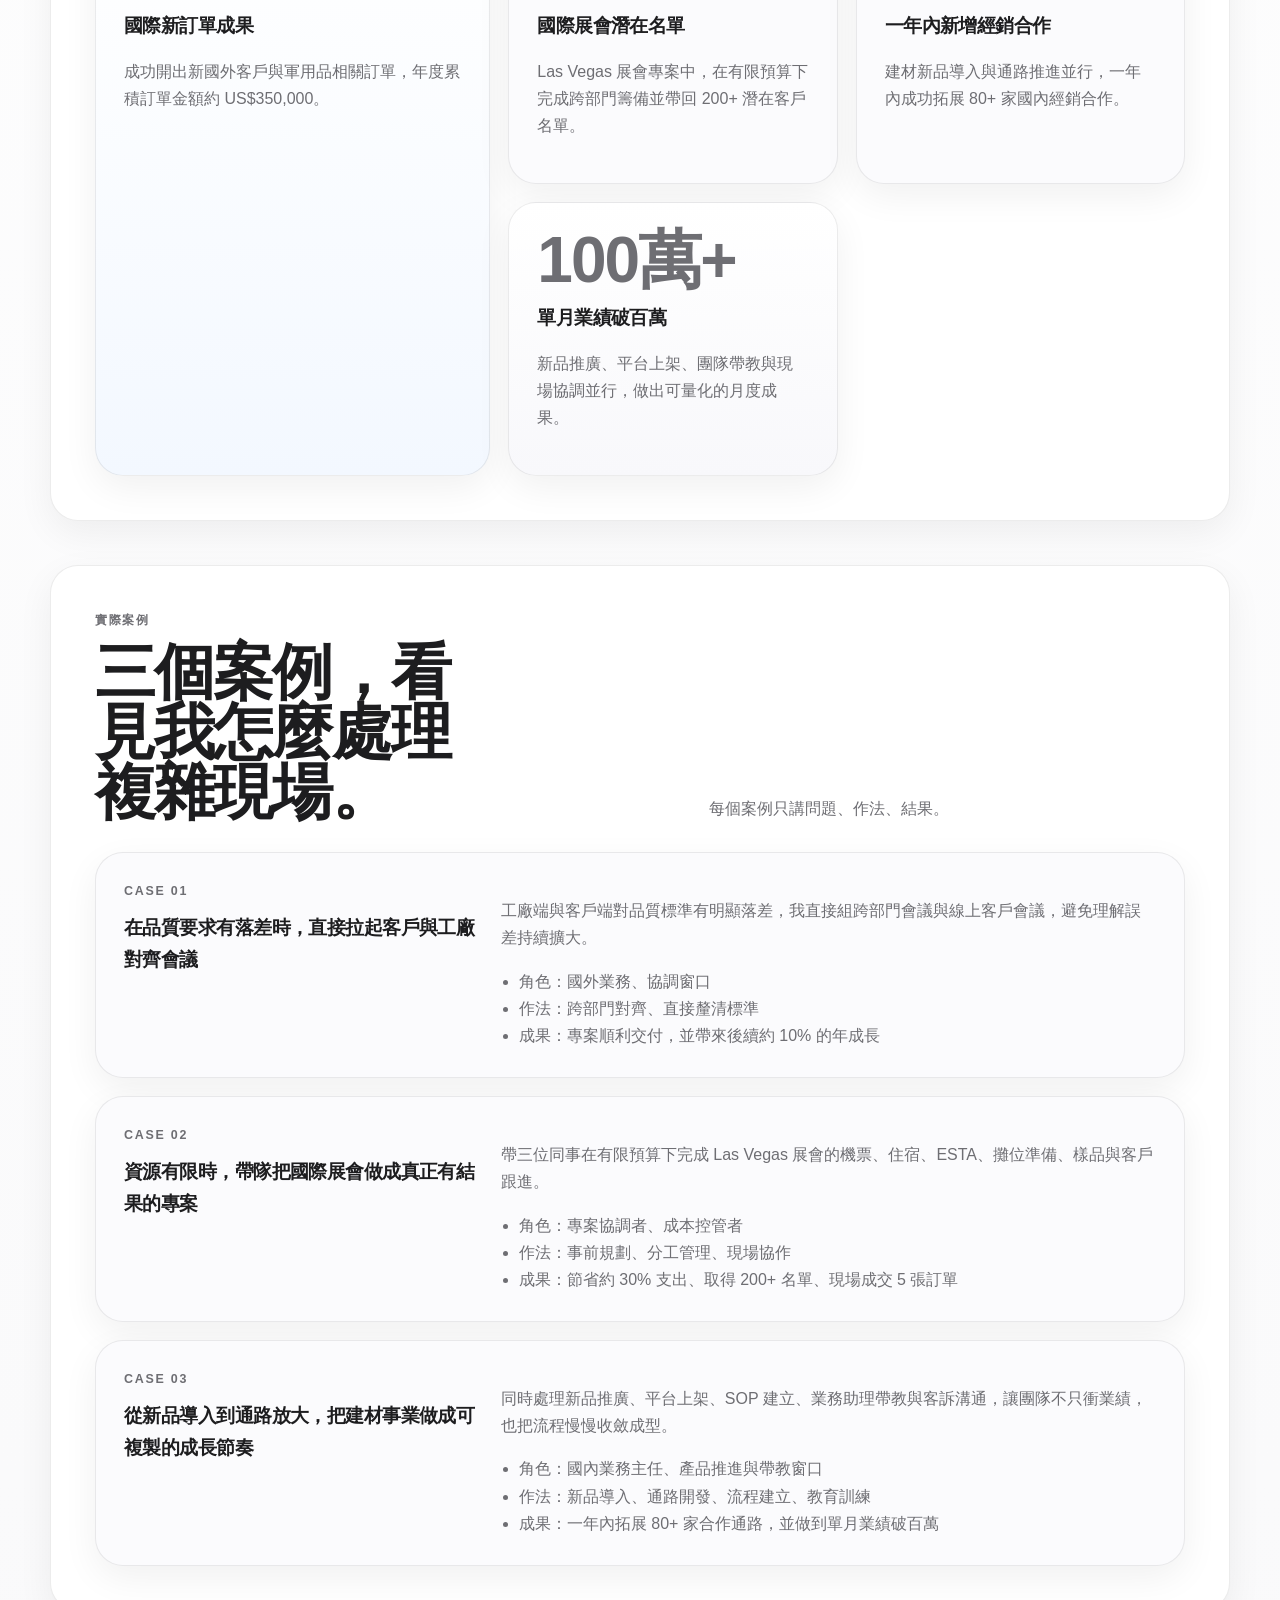
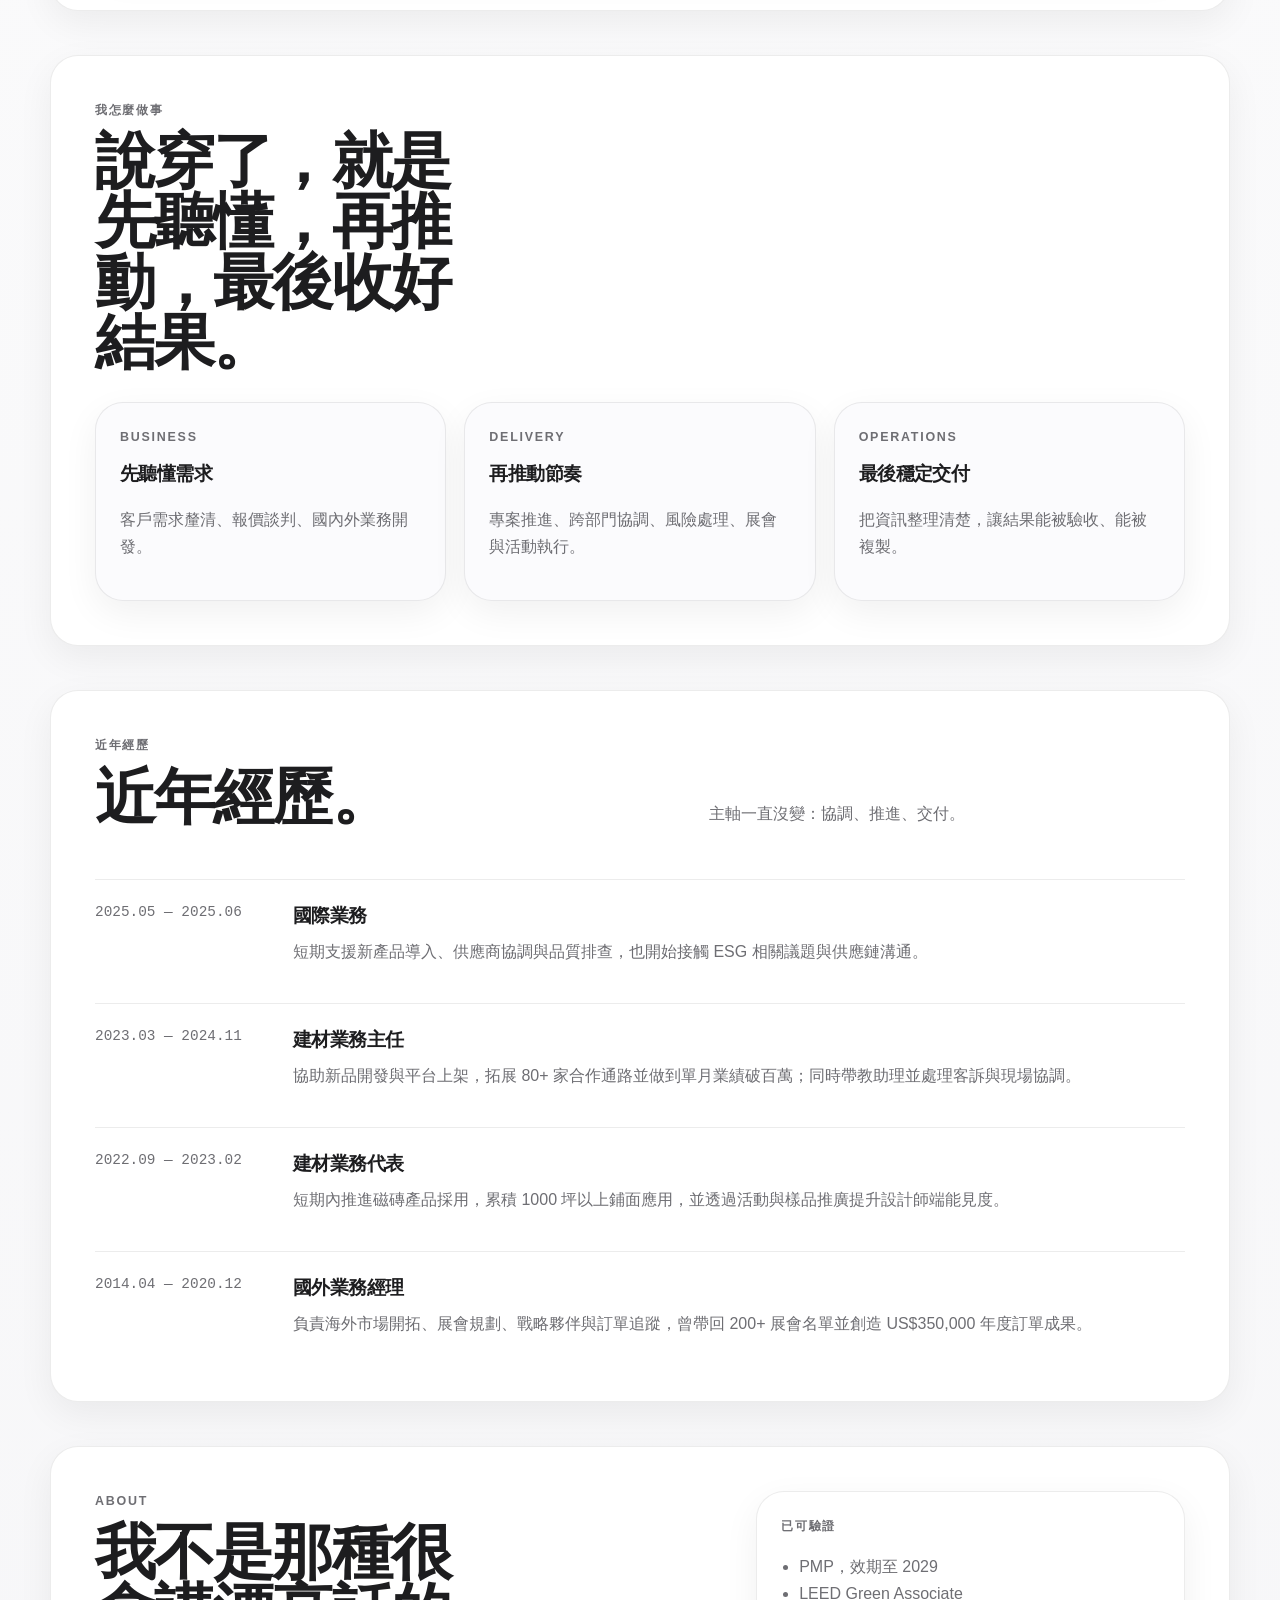
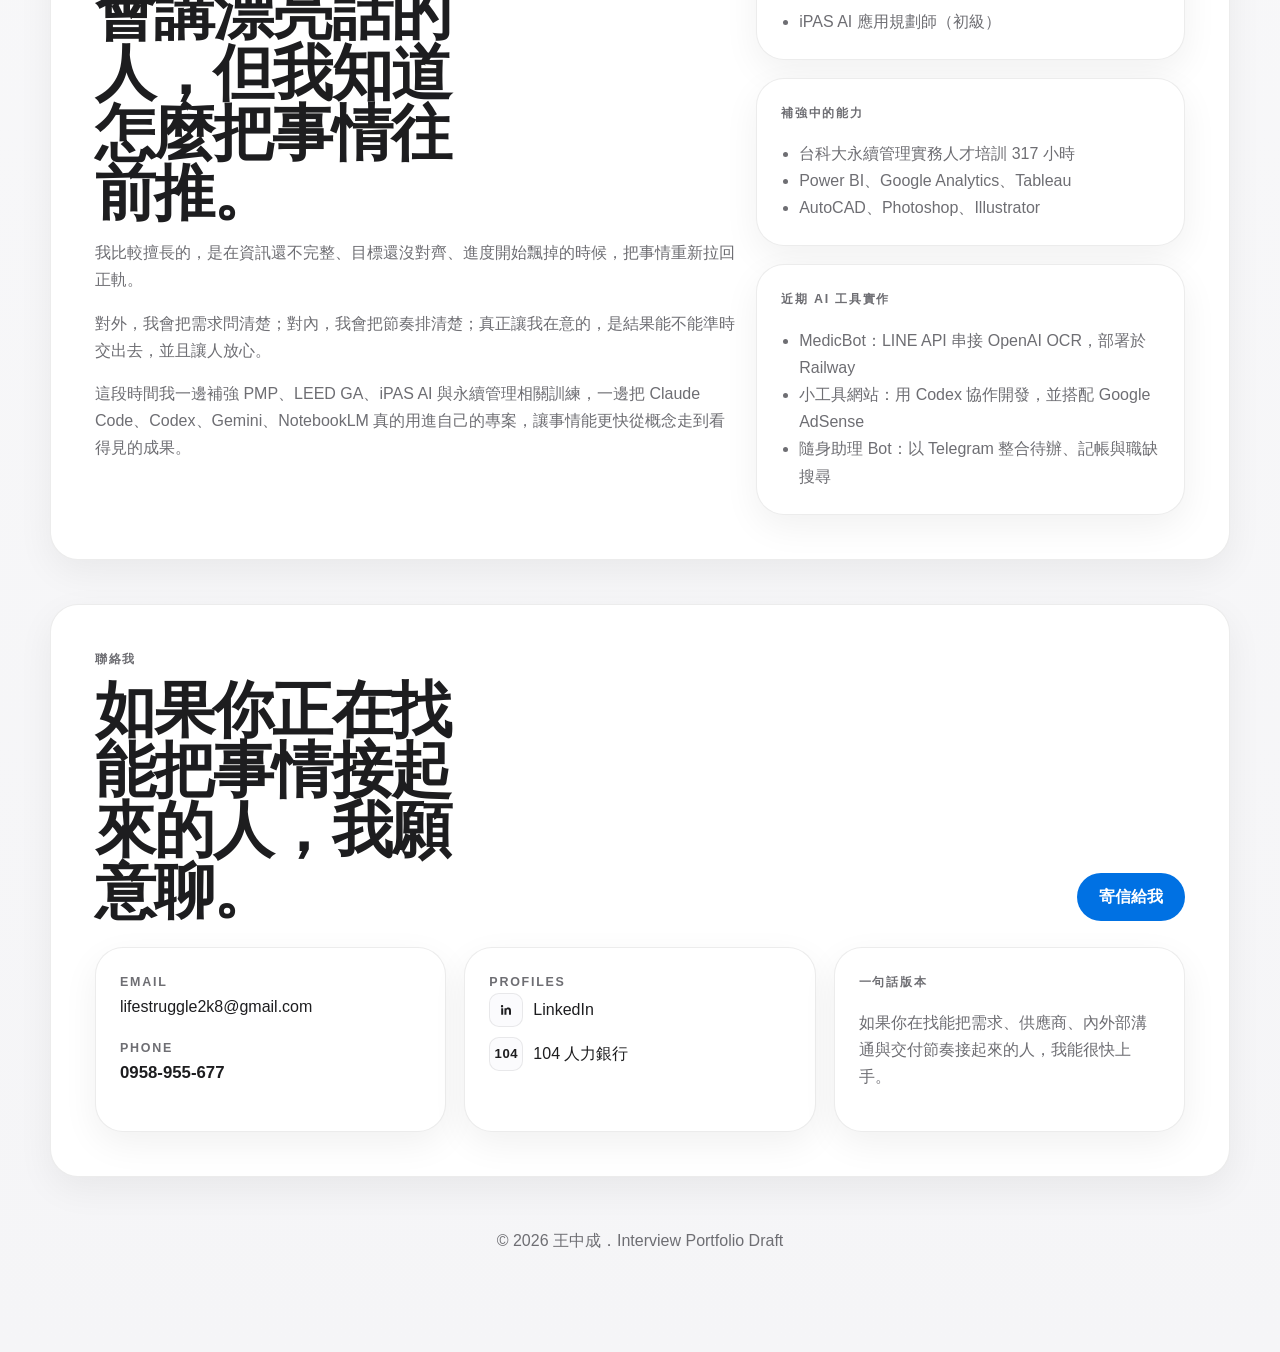
==== commit f6c08344: "Highlight useful tools website on homepage" ====
--- a/index.html
+++ b/index.html
@@ -125,6 +125,21 @@
                 <span>Cross-functional Delivery</span>
               </div>
             </article>
+            <article class="hero-card hero-card-accent">
+              <p class="card-label">我的小工具網站</p>
+              <p class="hero-card-strong">Useful Tools Collection</p>
+              <p>把輪盤、分組、匯率換算等常用功能集中在同一個網站，方便快速使用。</p>
+              <div class="hero-actions">
+                <a
+                  class="button button-primary"
+                  href="https://usefultoolscollection-1.vercel.app/"
+                  target="_blank"
+                  rel="noreferrer"
+                >
+                  立即查看
+                </a>
+              </div>
+            </article>
           </aside>
         </section>
 
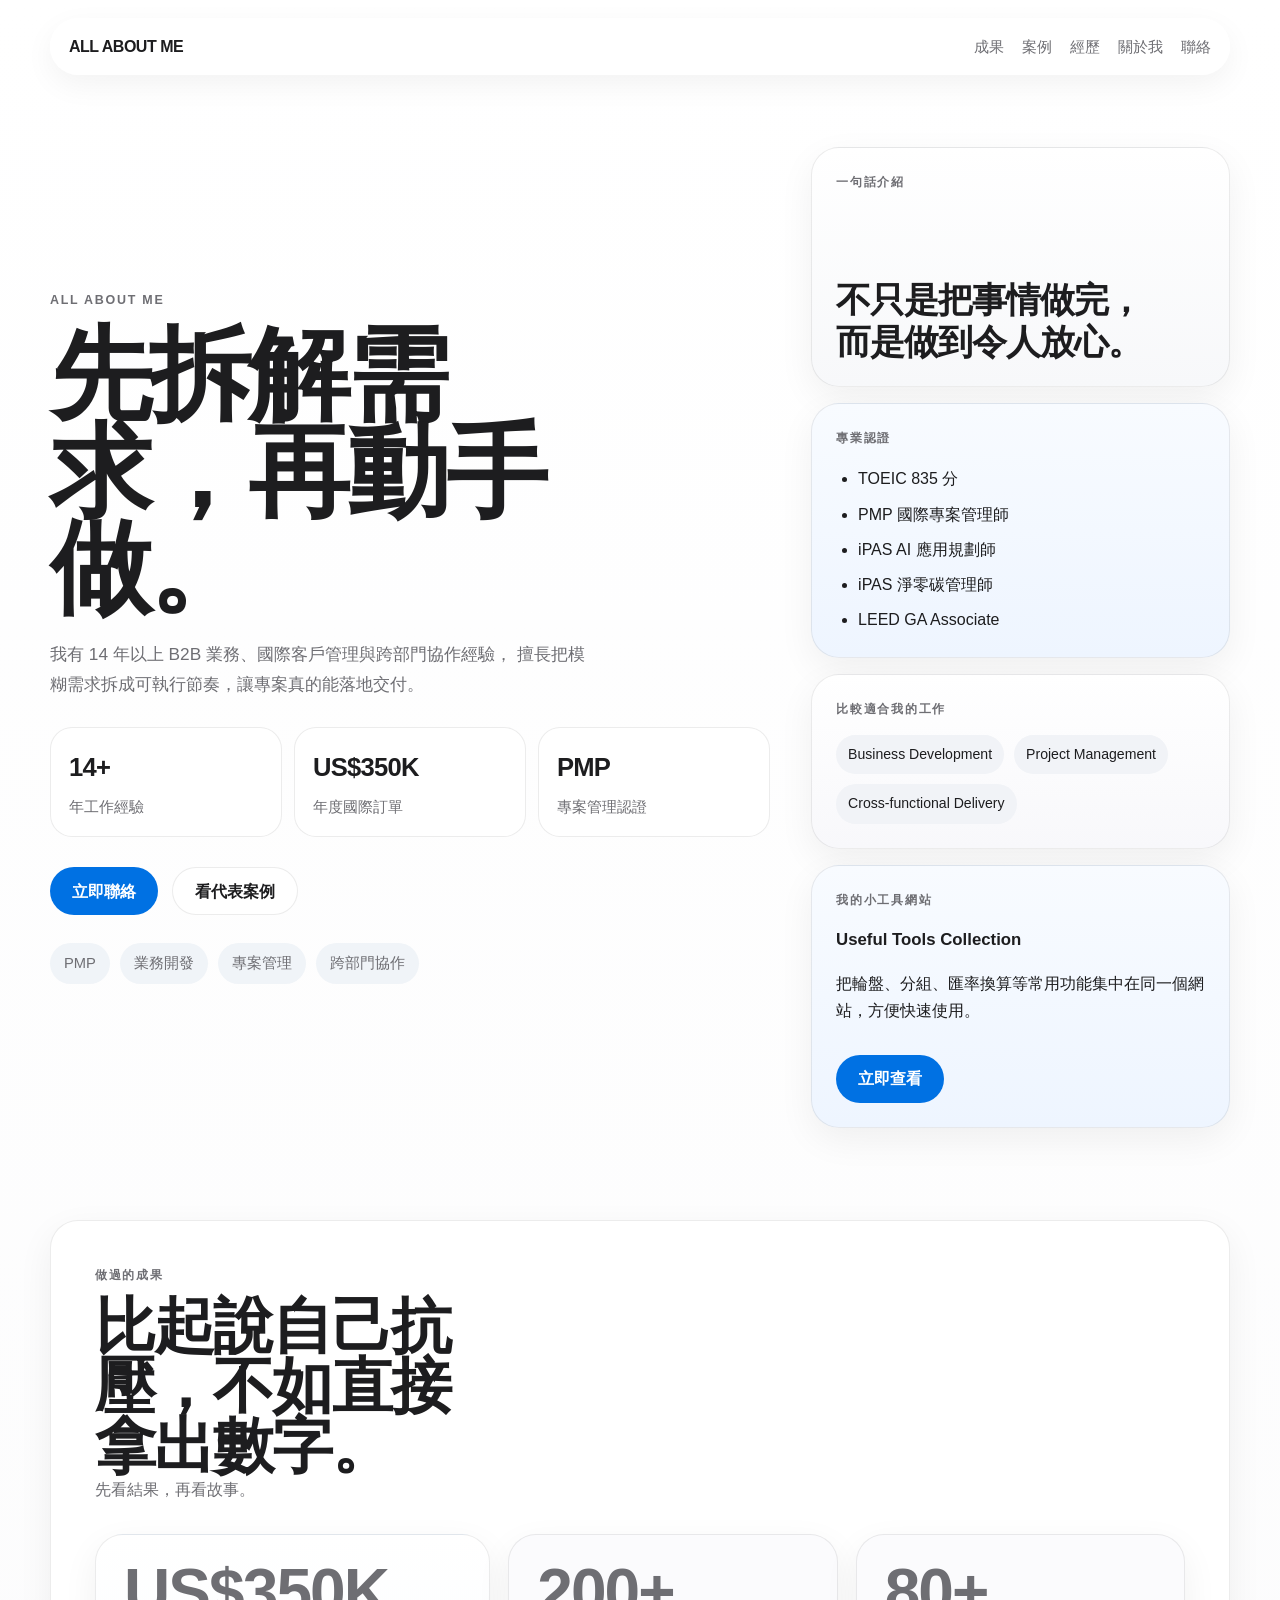
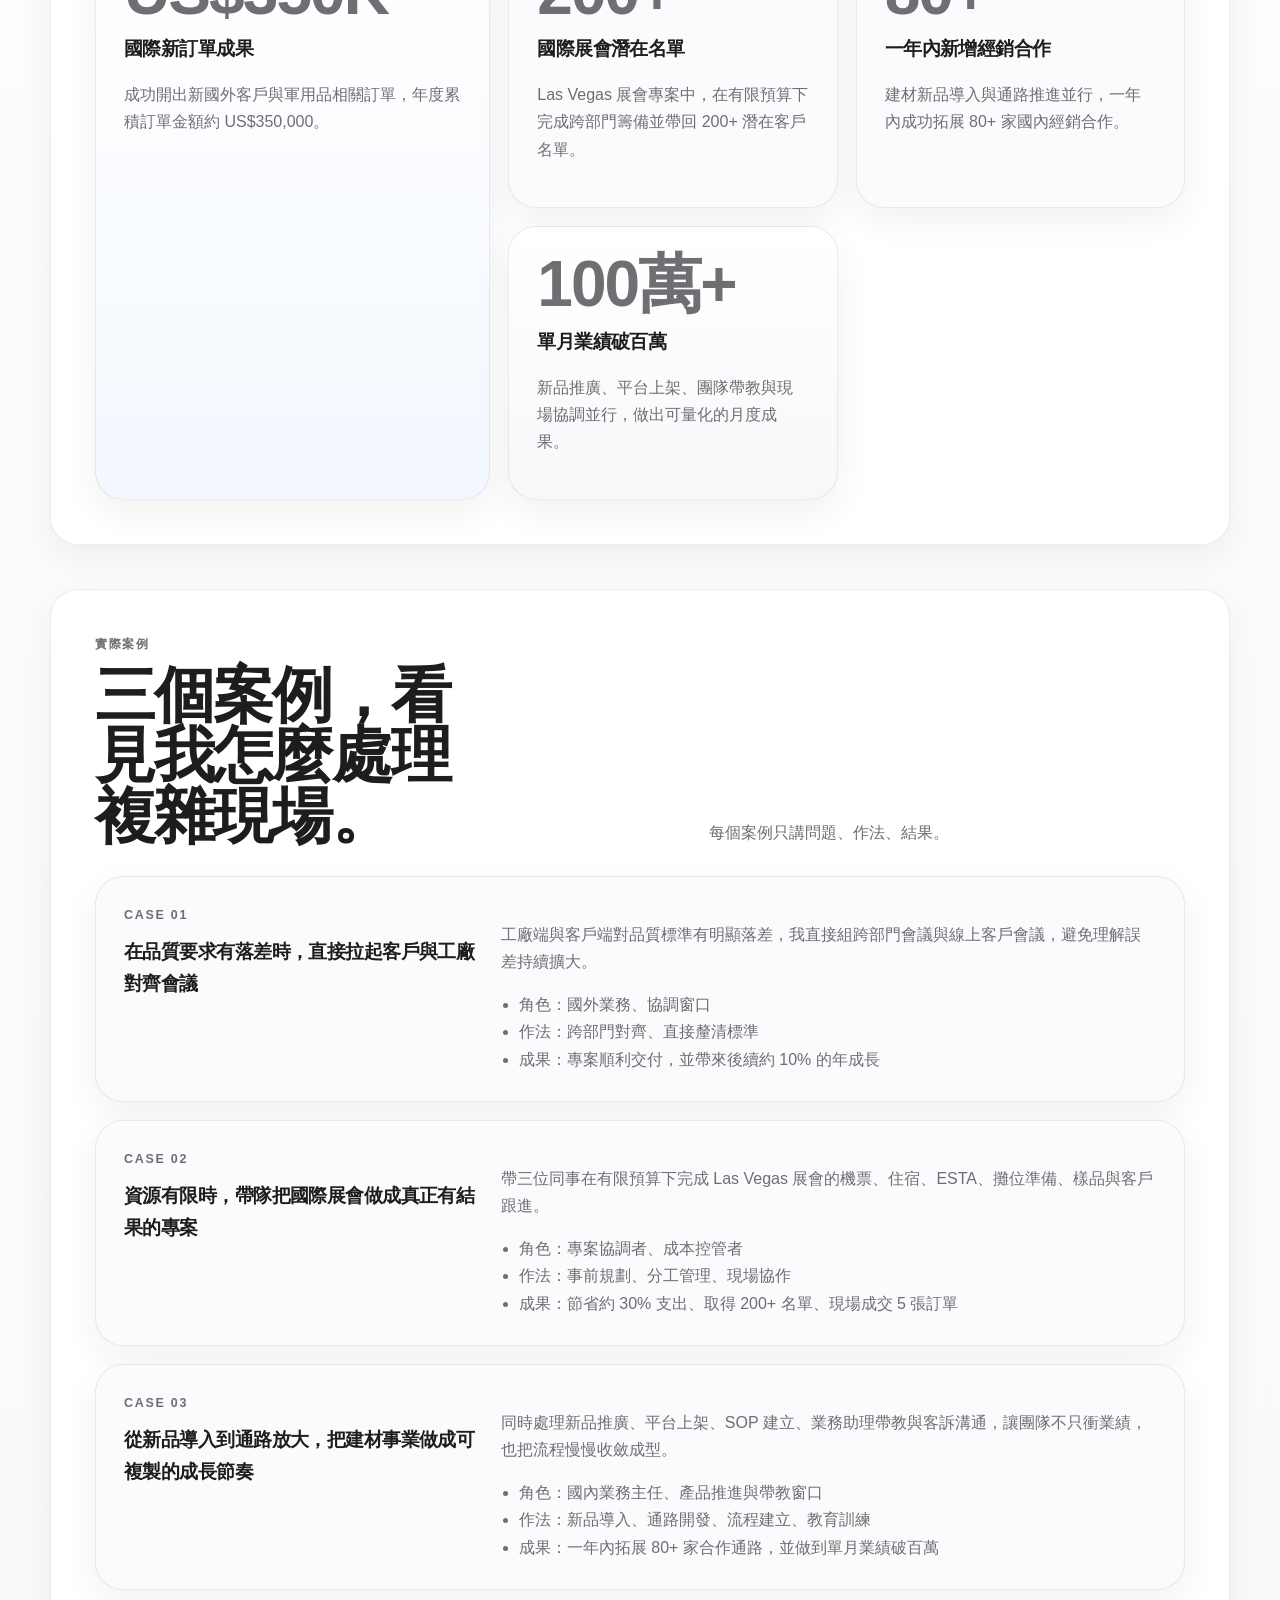
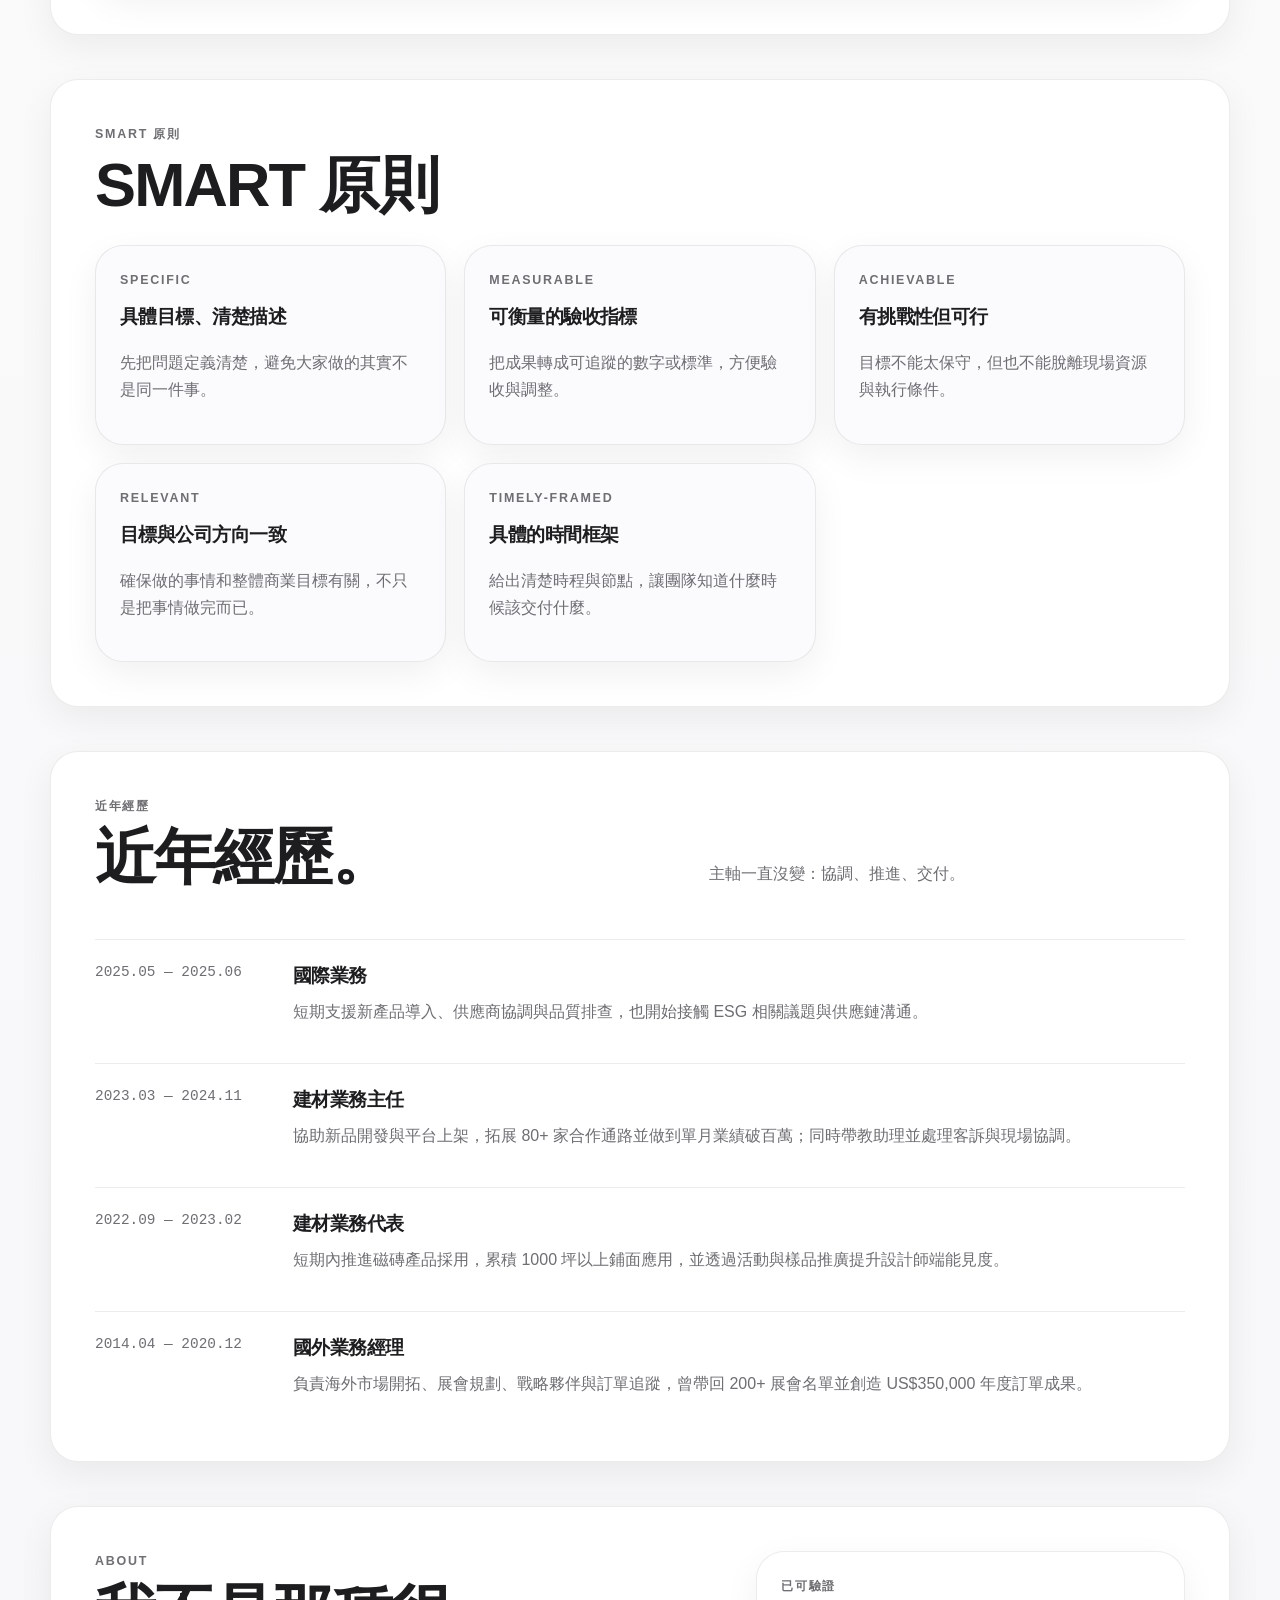
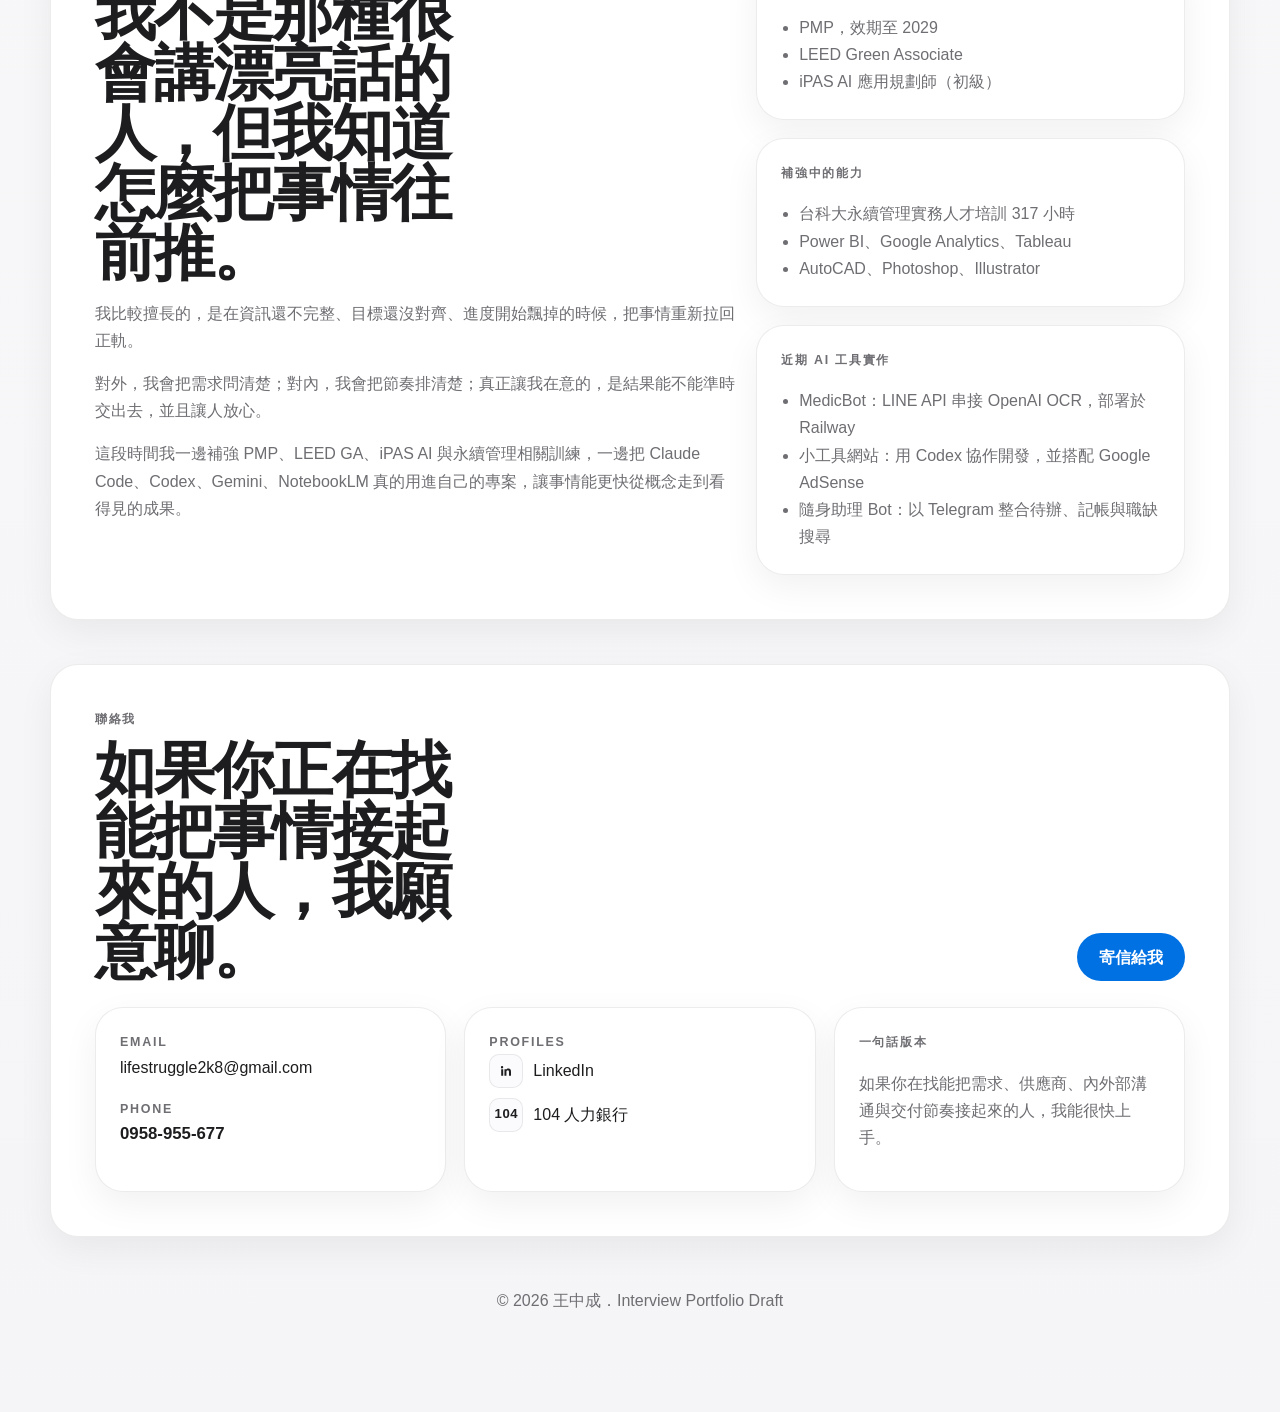
==== commit 11b86649: "Refine hero copy and SMART section" ====
--- a/index.html
+++ b/index.html
@@ -44,8 +44,7 @@
     <div class="page-shell">
       <header class="site-header">
         <a class="brand" href="#top">
-          <span class="brand-mark">01</span>
-          <span>王中成 Chung Cheng Wang</span>
+          <span>ALL ABOUT ME</span>
         </a>
         <nav class="site-nav" aria-label="主要導覽">
           <a href="#results">成果</a>
@@ -59,11 +58,8 @@
       <main id="top">
         <section class="hero">
           <div class="hero-copy reveal">
-            <p class="eyebrow">面試網站版本 · 2026</p>
-            <h1>
-              王中成，
-              <span>把事情一路推到能交付。</span>
-            </h1>
+            <p class="eyebrow">ALL ABOUT ME</p>
+            <h1>先拆解需求，再動手做。</h1>
             <p class="hero-text">
               我有 14 年以上 B2B 業務、國際客戶管理與跨部門協作經驗，
               擅長把模糊需求拆成可執行節奏，讓專案真的能落地交付。
@@ -100,21 +96,20 @@
               <p class="hero-quote">
                 不只是把事情做完，
                 <br />
-                而是把事情
-                <br />
-                做到讓人放心。
+                而是做到令人放心。
               </p>
             </div>
 
-            <div class="hero-card-grid">
-              <article class="hero-card">
-                <p class="card-label">核心資訊</p>
-                <p>元智企管 ・ PMP ・ LEED GA ・ iPAS AI 初級</p>
-              </article>
+            <div class="hero-card-grid hero-card-grid-single">
               <article class="hero-card hero-card-accent">
-                <p class="card-label">現在找得到我</p>
-                <p class="hero-card-strong">lifestruggle2k8@gmail.com</p>
-                <p>BD、專案協調、跨部門推進、AI 工具導入</p>
+                <p class="card-label">專業認證</p>
+                <ul class="certification-list">
+                  <li>TOEIC 835 分</li>
+                  <li>PMP 國際專案管理師</li>
+                  <li>iPAS AI 應用規劃師</li>
+                  <li>iPAS 淨零碳管理師</li>
+                  <li>LEED GA Associate</li>
+                </ul>
               </article>
             </div>
             <article class="hero-card hero-card-wide">
@@ -242,25 +237,35 @@
 
         <section class="section capability-section reveal reveal-delay-1">
           <div class="section-heading">
-            <p class="eyebrow">我怎麼做事</p>
-            <h2>說穿了，就是先聽懂，再推動，最後收好結果。</h2>
+            <p class="eyebrow">SMART 原則</p>
+            <h2>SMART 原則</h2>
           </div>
 
           <div class="capability-grid">
             <article class="capability-card">
-              <p class="capability-tag">Business</p>
-              <h3>先聽懂需求</h3>
-              <p>客戶需求釐清、報價談判、國內外業務開發。</p>
+              <p class="capability-tag">Specific</p>
+              <h3>具體目標、清楚描述</h3>
+              <p>先把問題定義清楚，避免大家做的其實不是同一件事。</p>
             </article>
             <article class="capability-card">
-              <p class="capability-tag">Delivery</p>
-              <h3>再推動節奏</h3>
-              <p>專案推進、跨部門協調、風險處理、展會與活動執行。</p>
+              <p class="capability-tag">Measurable</p>
+              <h3>可衡量的驗收指標</h3>
+              <p>把成果轉成可追蹤的數字或標準，方便驗收與調整。</p>
             </article>
             <article class="capability-card">
-              <p class="capability-tag">Operations</p>
-              <h3>最後穩定交付</h3>
-              <p>把資訊整理清楚，讓結果能被驗收、能被複製。</p>
+              <p class="capability-tag">Achievable</p>
+              <h3>有挑戰性但可行</h3>
+              <p>目標不能太保守，但也不能脫離現場資源與執行條件。</p>
+            </article>
+            <article class="capability-card">
+              <p class="capability-tag">Relevant</p>
+              <h3>目標與公司方向一致</h3>
+              <p>確保做的事情和整體商業目標有關，不只是把事情做完而已。</p>
+            </article>
+            <article class="capability-card">
+              <p class="capability-tag">Timely-framed</p>
+              <h3>具體的時間框架</h3>
+              <p>給出清楚時程與節點，讓團隊知道什麼時候該交付什麼。</p>
             </article>
           </div>
         </section>
--- a/styles.css
+++ b/styles.css
@@ -371,6 +371,10 @@
   gap: 16px;
 }
 
+.hero-card-grid-single {
+  grid-template-columns: 1fr;
+}
+
 .hero-card-accent {
   background: linear-gradient(180deg, #f8fbff, #eef5ff);
 }
@@ -381,6 +385,16 @@
   font-size: 1.05rem;
   font-weight: 600;
   word-break: break-word;
+}
+
+.certification-list {
+  margin: 16px 0 0;
+  padding-left: 22px;
+  color: var(--text);
+}
+
+.certification-list li + li {
+  margin-top: 8px;
 }
 
 .hero-card-wide {
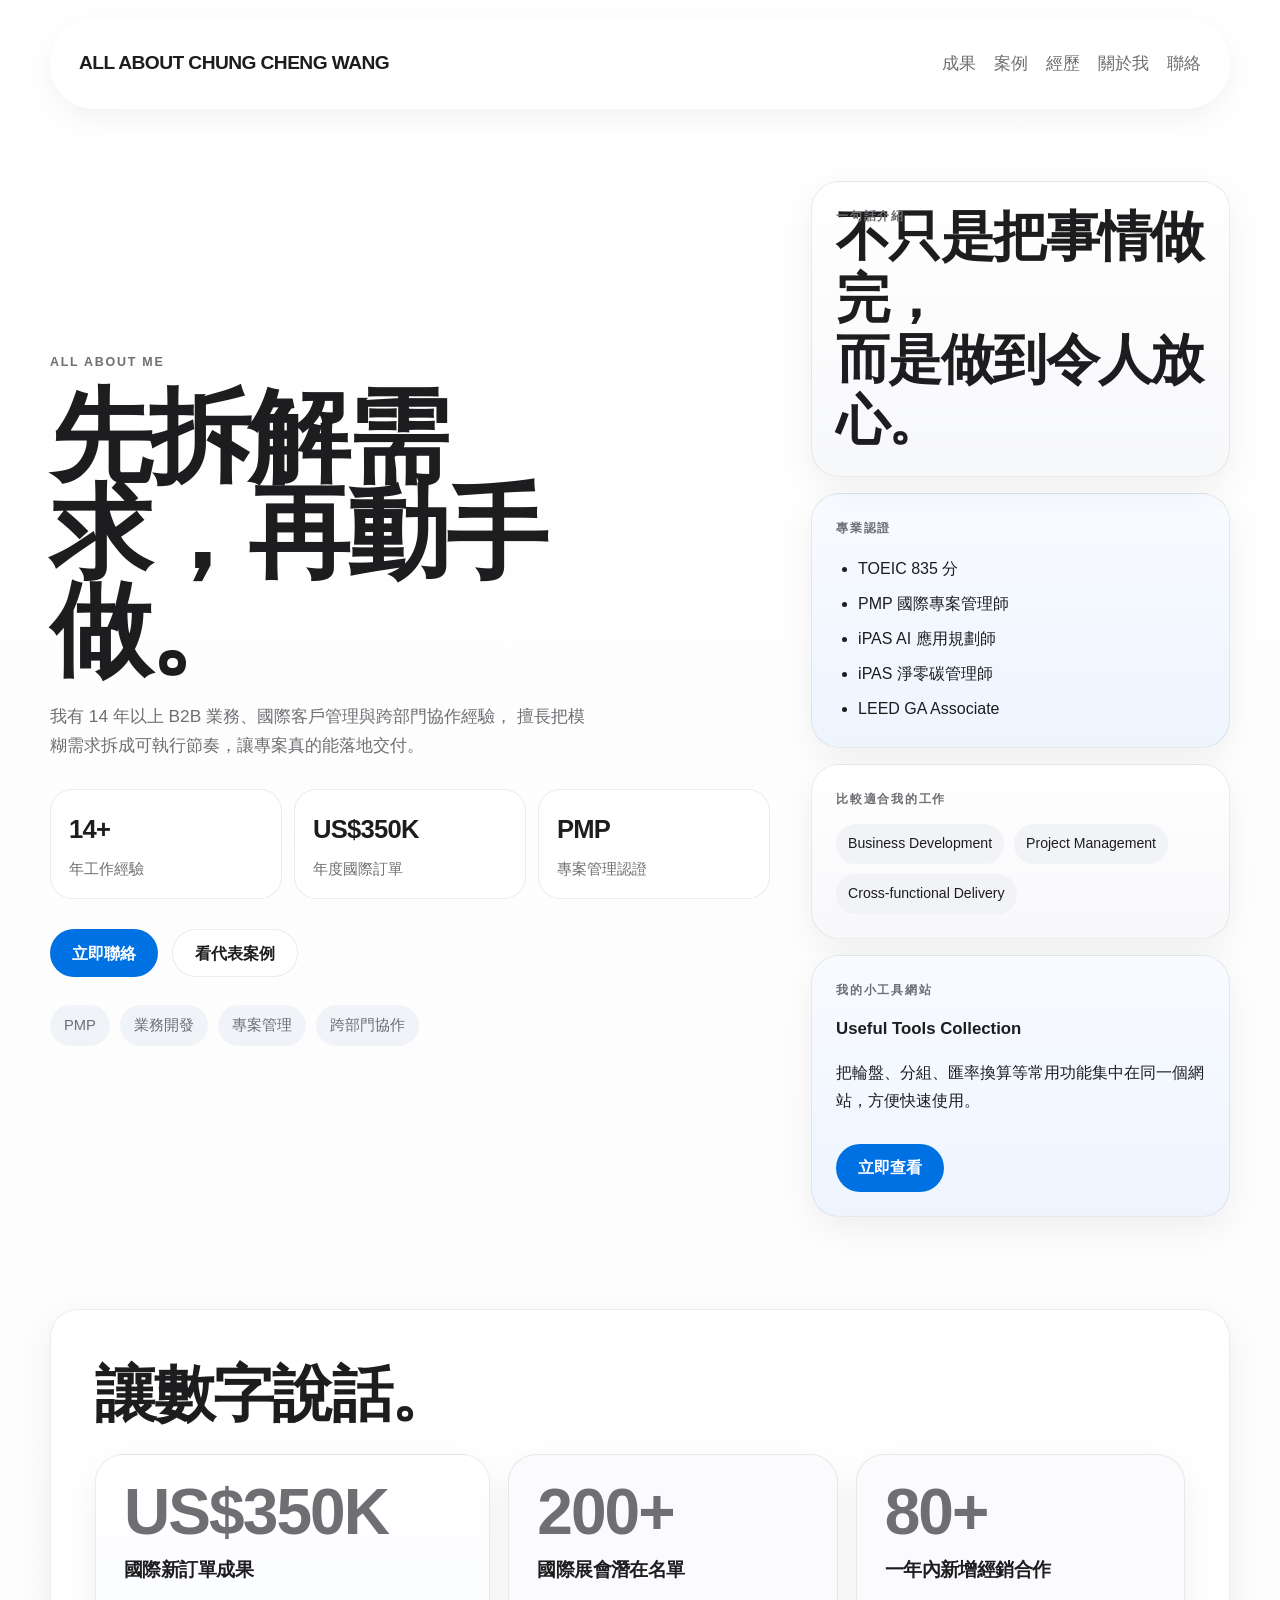
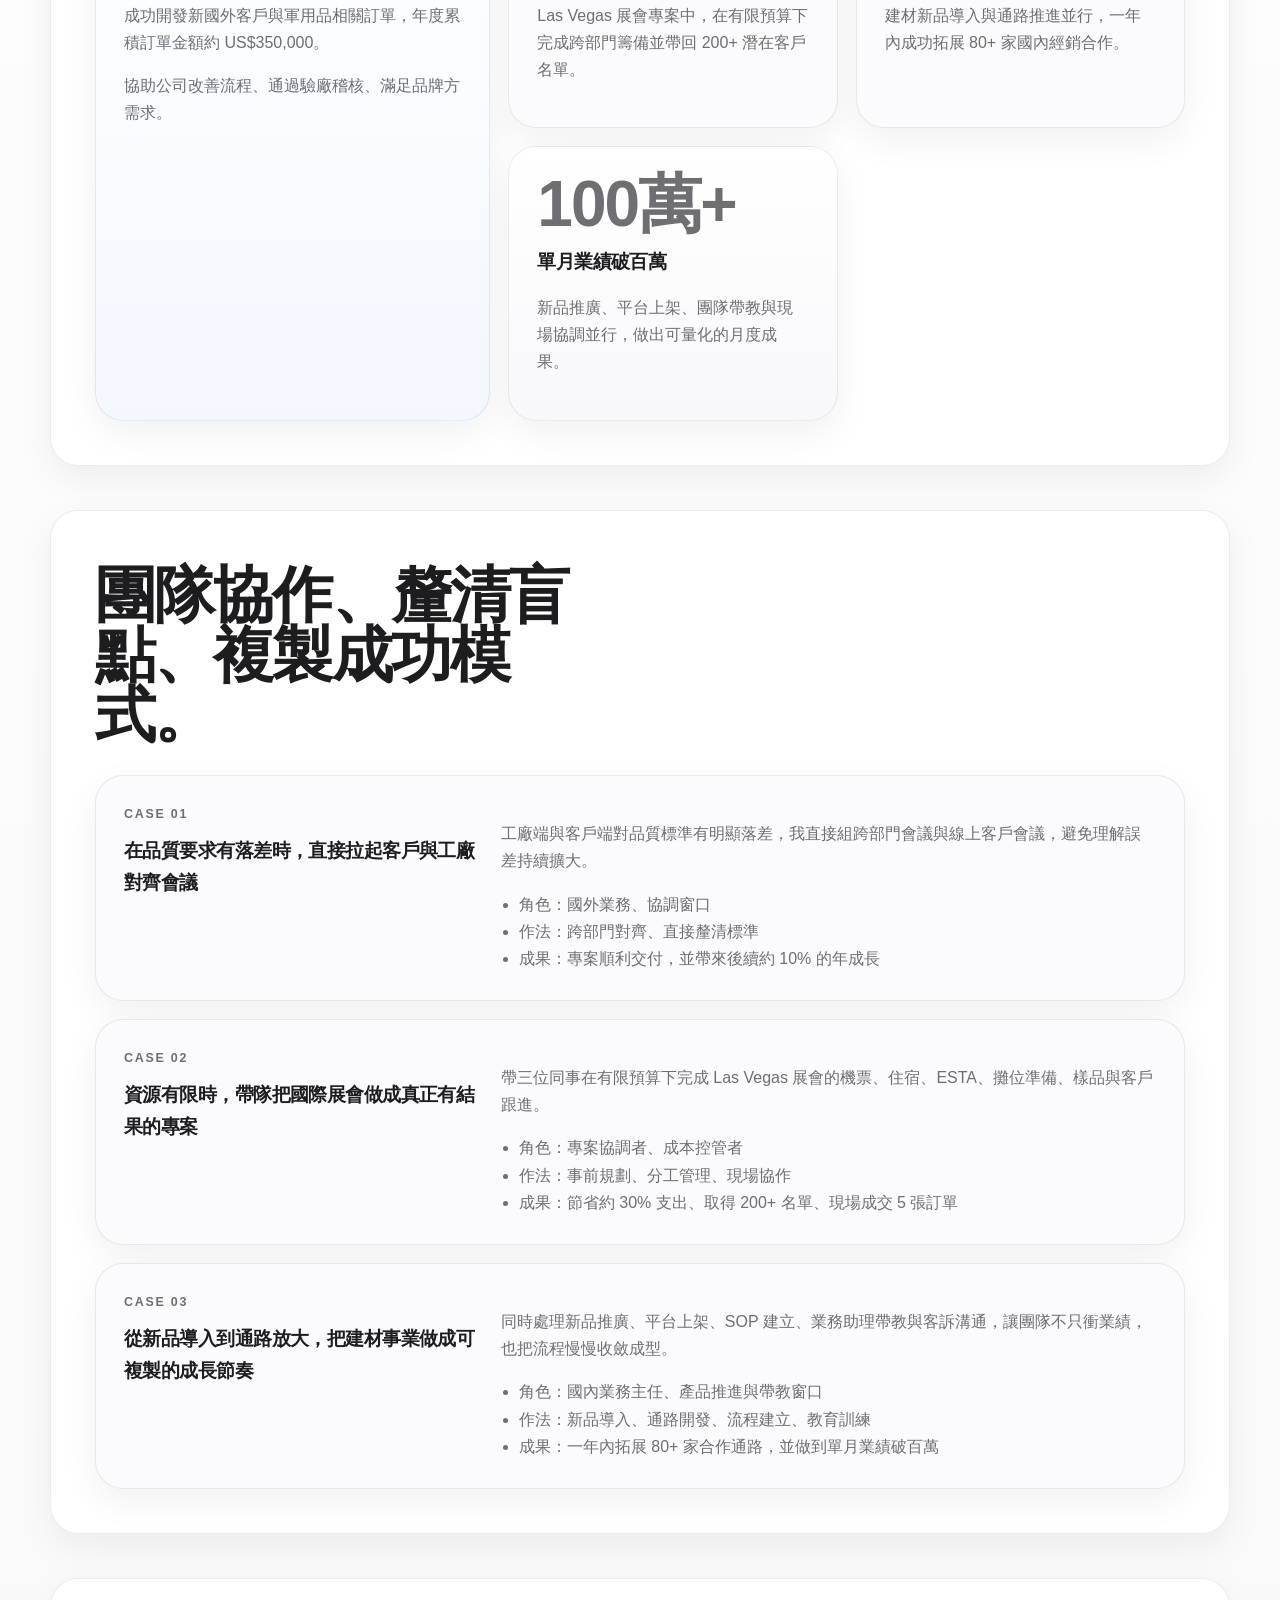
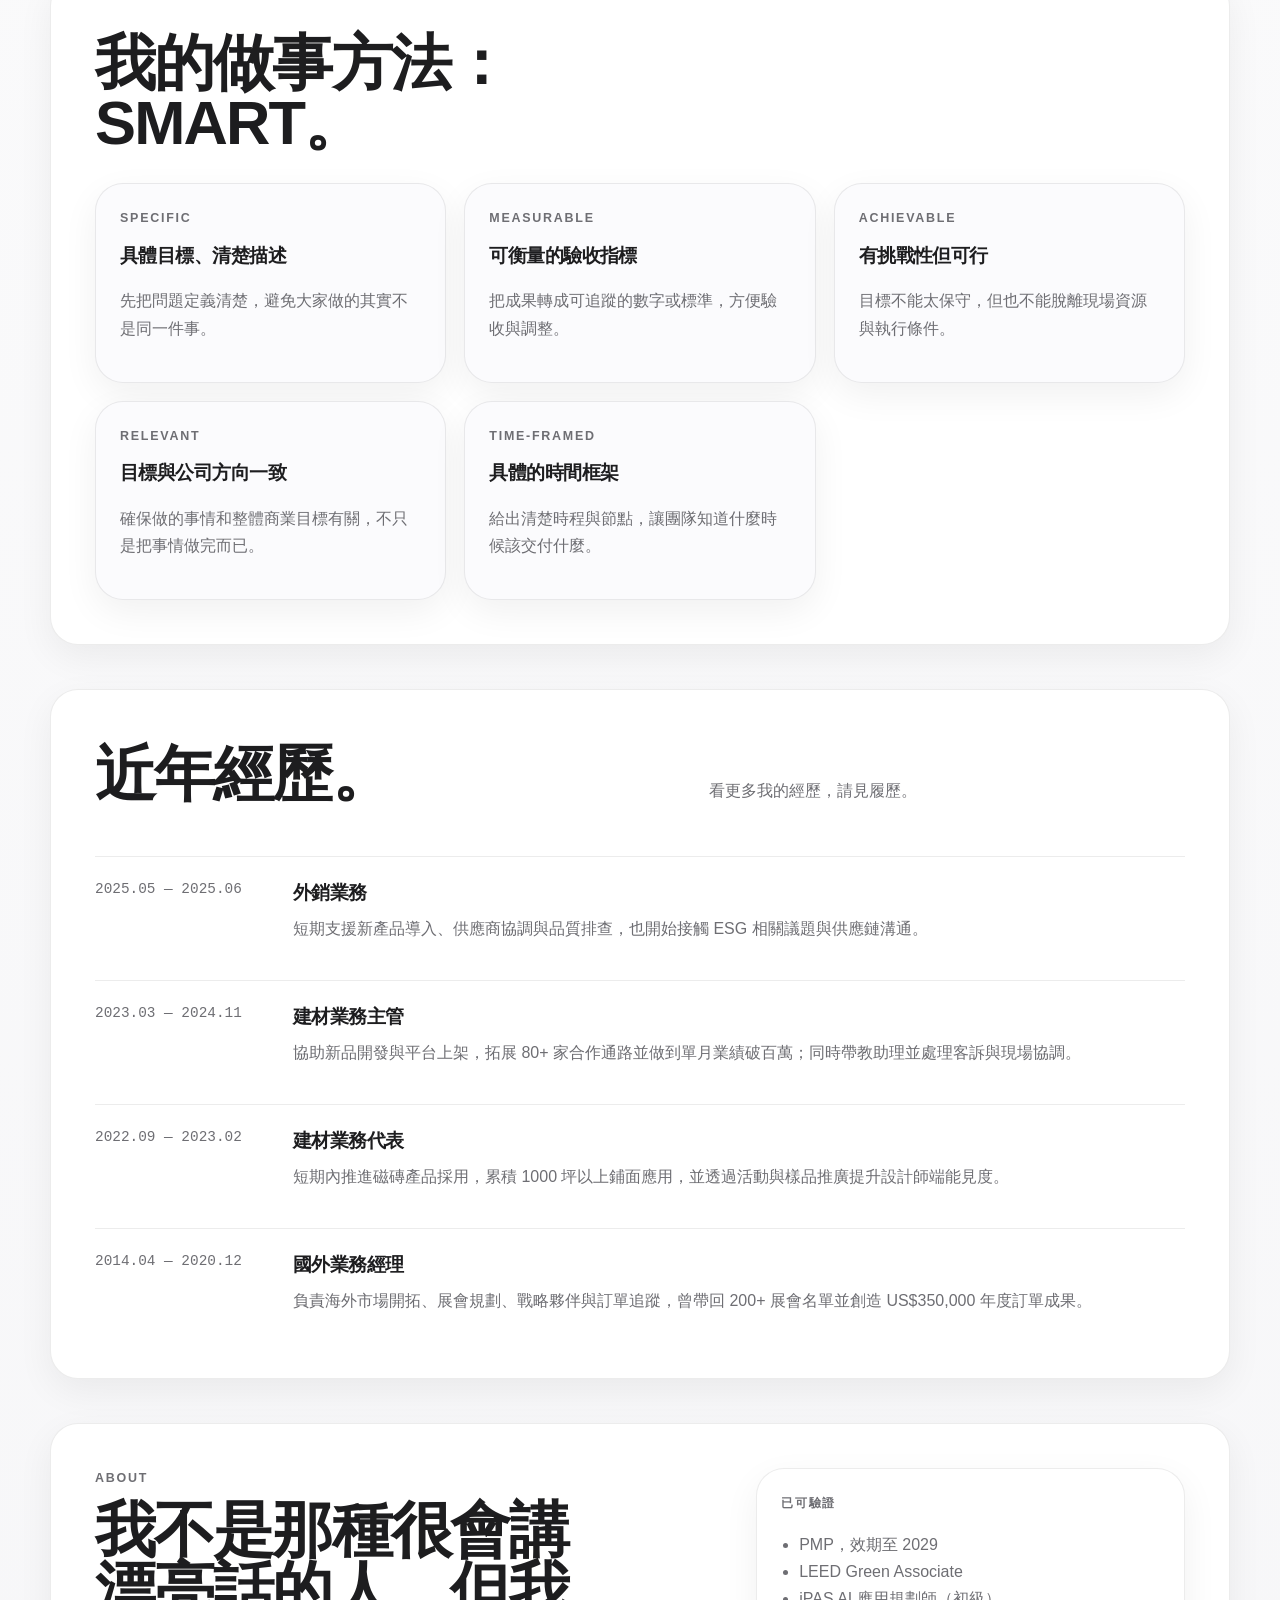
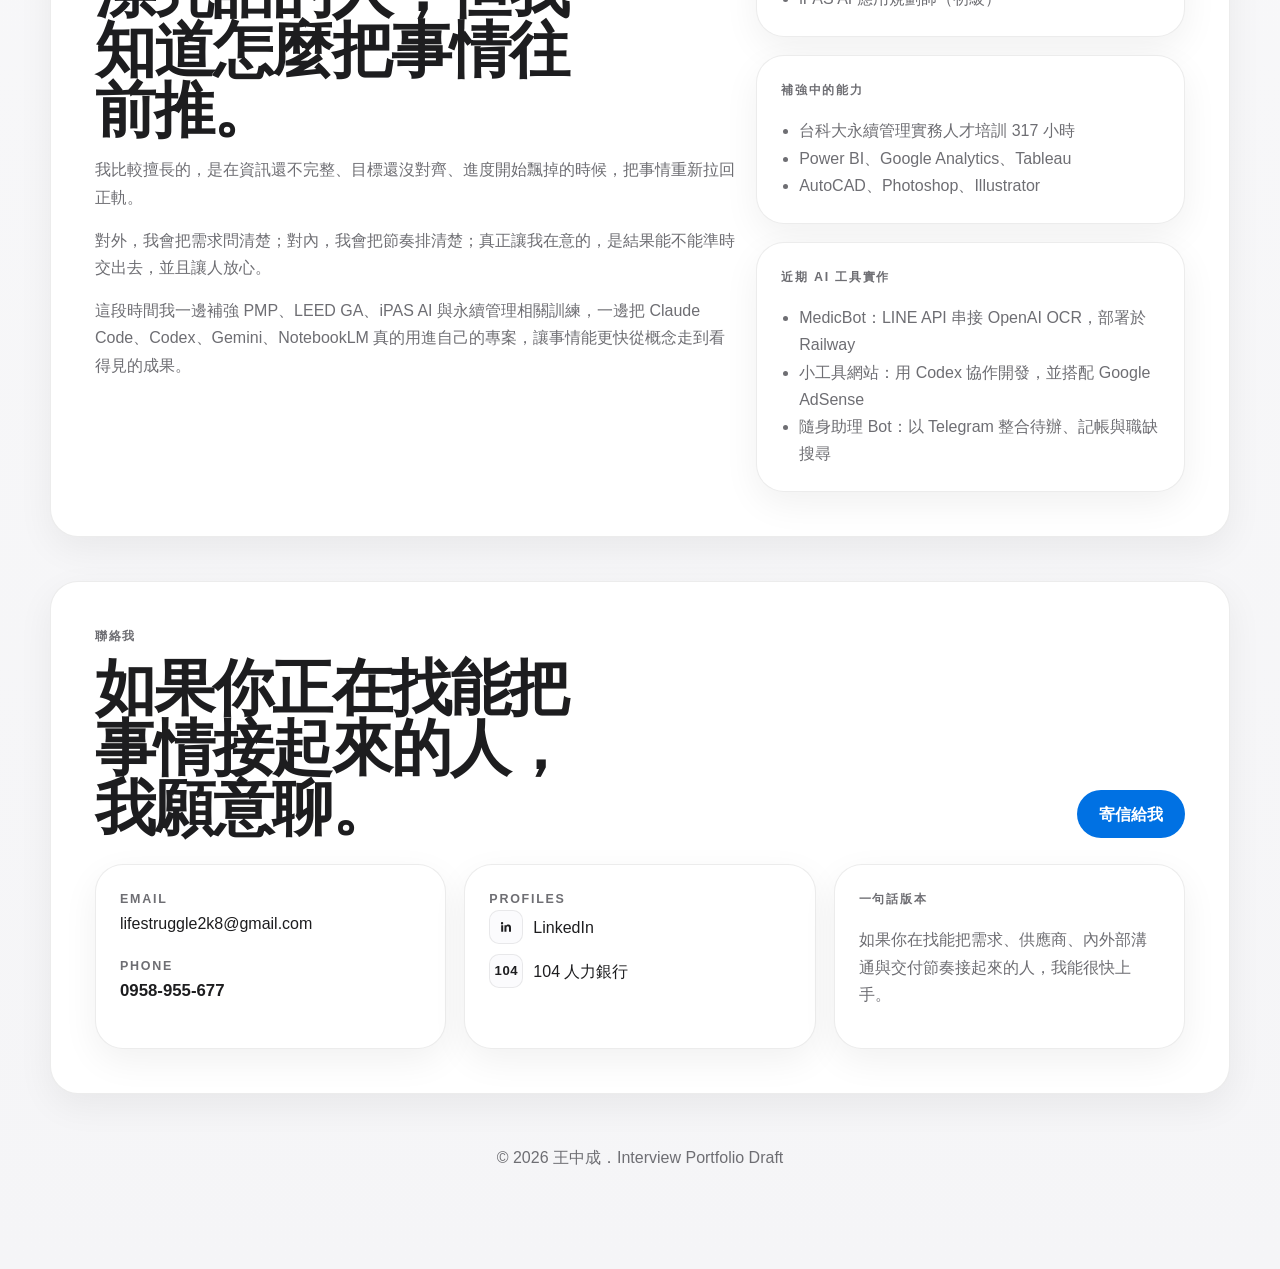
==== commit 6b63c08e: "Adjust homepage headings and layout" ====
--- a/index.html
+++ b/index.html
@@ -44,7 +44,7 @@
     <div class="page-shell">
       <header class="site-header">
         <a class="brand" href="#top">
-          <span>ALL ABOUT ME</span>
+          <span>ALL ABOUT CHUNG CHENG WANG</span>
         </a>
         <nav class="site-nav" aria-label="主要導覽">
           <a href="#results">成果</a>
@@ -140,16 +140,15 @@
 
         <section class="section results-section reveal reveal-delay-1" id="results">
           <div class="section-heading">
-            <p class="eyebrow">做過的成果</p>
-            <h2>比起說自己抗壓，不如直接拿出數字。</h2>
-            <p class="lead">先看結果，再看故事。</p>
+            <h2>讓數字說話。</h2>
           </div>
 
           <div class="results-layout">
             <article class="metric-card metric-card-featured">
               <p class="metric-value">US$350K</p>
               <h3>國際新訂單成果</h3>
-              <p>成功開出新國外客戶與軍用品相關訂單，年度累積訂單金額約 US$350,000。</p>
+              <p>成功開發新國外客戶與軍用品相關訂單，年度累積訂單金額約 US$350,000。</p>
+              <p>協助公司改善流程、通過驗廠稽核、滿足品牌方需求。</p>
             </article>
 
             <article class="metric-card">
@@ -175,10 +174,8 @@
         <section class="section cases-section reveal" id="cases">
           <div class="section-heading split-heading">
             <div>
-            <p class="eyebrow">實際案例</p>
-              <h2>三個案例，看見我怎麼處理複雜現場。</h2>
-            </div>
-            <p class="lead">每個案例只講問題、作法、結果。</p>
+              <h2>團隊協作、釐清盲點、複製成功模式。</h2>
+            </div>
           </div>
 
           <div class="case-stack">
@@ -237,8 +234,7 @@
 
         <section class="section capability-section reveal reveal-delay-1">
           <div class="section-heading">
-            <p class="eyebrow">SMART 原則</p>
-            <h2>SMART 原則</h2>
+            <h2>我的做事方法：SMART。</h2>
           </div>
 
           <div class="capability-grid">
@@ -263,7 +259,7 @@
               <p>確保做的事情和整體商業目標有關，不只是把事情做完而已。</p>
             </article>
             <article class="capability-card">
-              <p class="capability-tag">Timely-framed</p>
+              <p class="capability-tag">Time-framed</p>
               <h3>具體的時間框架</h3>
               <p>給出清楚時程與節點，讓團隊知道什麼時候該交付什麼。</p>
             </article>
@@ -273,24 +269,23 @@
         <section class="section experience-section reveal" id="experience">
           <div class="section-heading split-heading">
             <div>
-            <p class="eyebrow">近年經歷</p>
               <h2>近年經歷。</h2>
             </div>
-            <p class="lead">主軸一直沒變：協調、推進、交付。</p>
+            <p class="lead">看更多我的經歷，請見履歷。</p>
           </div>
 
           <div class="experience-list">
             <article class="experience-item">
               <p class="experience-time">2025.05 — 2025.06</p>
               <div>
-                <h3>國際業務</h3>
+                <h3>外銷業務</h3>
                 <p>短期支援新產品導入、供應商協調與品質排查，也開始接觸 ESG 相關議題與供應鏈溝通。</p>
               </div>
             </article>
             <article class="experience-item">
               <p class="experience-time">2023.03 — 2024.11</p>
               <div>
-                <h3>建材業務主任</h3>
+                <h3>建材業務主管</h3>
                 <p>協助新品開發與平台上架，拓展 80+ 家合作通路並做到單月業績破百萬；同時帶教助理並處理客訴與現場協調。</p>
               </div>
             </article>
--- a/styles.css
+++ b/styles.css
@@ -130,7 +130,7 @@
   justify-content: space-between;
   gap: 18px;
   margin-top: 18px;
-  padding: 14px 18px;
+  padding: 20px 28px;
   border: 1px solid rgba(255, 255, 255, 0.7);
   border-radius: 999px;
   background: rgba(255, 255, 255, 0.82);
@@ -159,7 +159,7 @@
   align-items: center;
   gap: 12px;
   color: var(--text);
-  font-size: 1rem;
+  font-size: 1.2rem;
   font-weight: 600;
 }
 
@@ -183,7 +183,8 @@
 
 .site-nav a {
   color: var(--muted);
-  font-size: 0.95rem;
+  font-size: 1.08rem;
+  padding: 10px 0;
 }
 
 .hero {
@@ -351,18 +352,25 @@
 
 .hero-card-large {
   min-height: 240px;
+  position: relative;
   display: flex;
   flex-direction: column;
-  justify-content: space-between;
+  justify-content: center;
   background: linear-gradient(180deg, #ffffff, #f7f8fa);
 }
 
+.hero-card-large .card-label {
+  position: absolute;
+  top: 24px;
+  left: 24px;
+}
+
 .hero-quote {
-  margin: 18px 0 0;
-  font-size: clamp(1.5rem, 3vw, 2.2rem);
-  line-height: 1.18;
-  color: var(--text);
-  font-weight: 600;
+  margin: 0;
+  font-size: clamp(2.1rem, 4.2vw, 3.6rem);
+  line-height: 1.14;
+  color: var(--text);
+  font-weight: 700;
 }
 
 .hero-card-grid {
@@ -438,7 +446,7 @@
 
 h2 {
   margin: 10px 0 0;
-  max-width: 11ch;
+  max-width: 14ch;
   font-size: clamp(2.2rem, 4.8vw, 4.8rem);
   line-height: 0.98;
   font-weight: 700;
@@ -509,6 +517,15 @@
   line-height: 0.92;
   color: var(--text);
   font-weight: 700;
+}
+
+.results-section .section-heading .lead,
+.results-section .section-heading .eyebrow,
+.cases-section .section-heading .lead,
+.cases-section .section-heading .eyebrow,
+.capability-section .section-heading .eyebrow,
+.experience-section .section-heading .eyebrow {
+  display: none;
 }
 
 .case-stack {
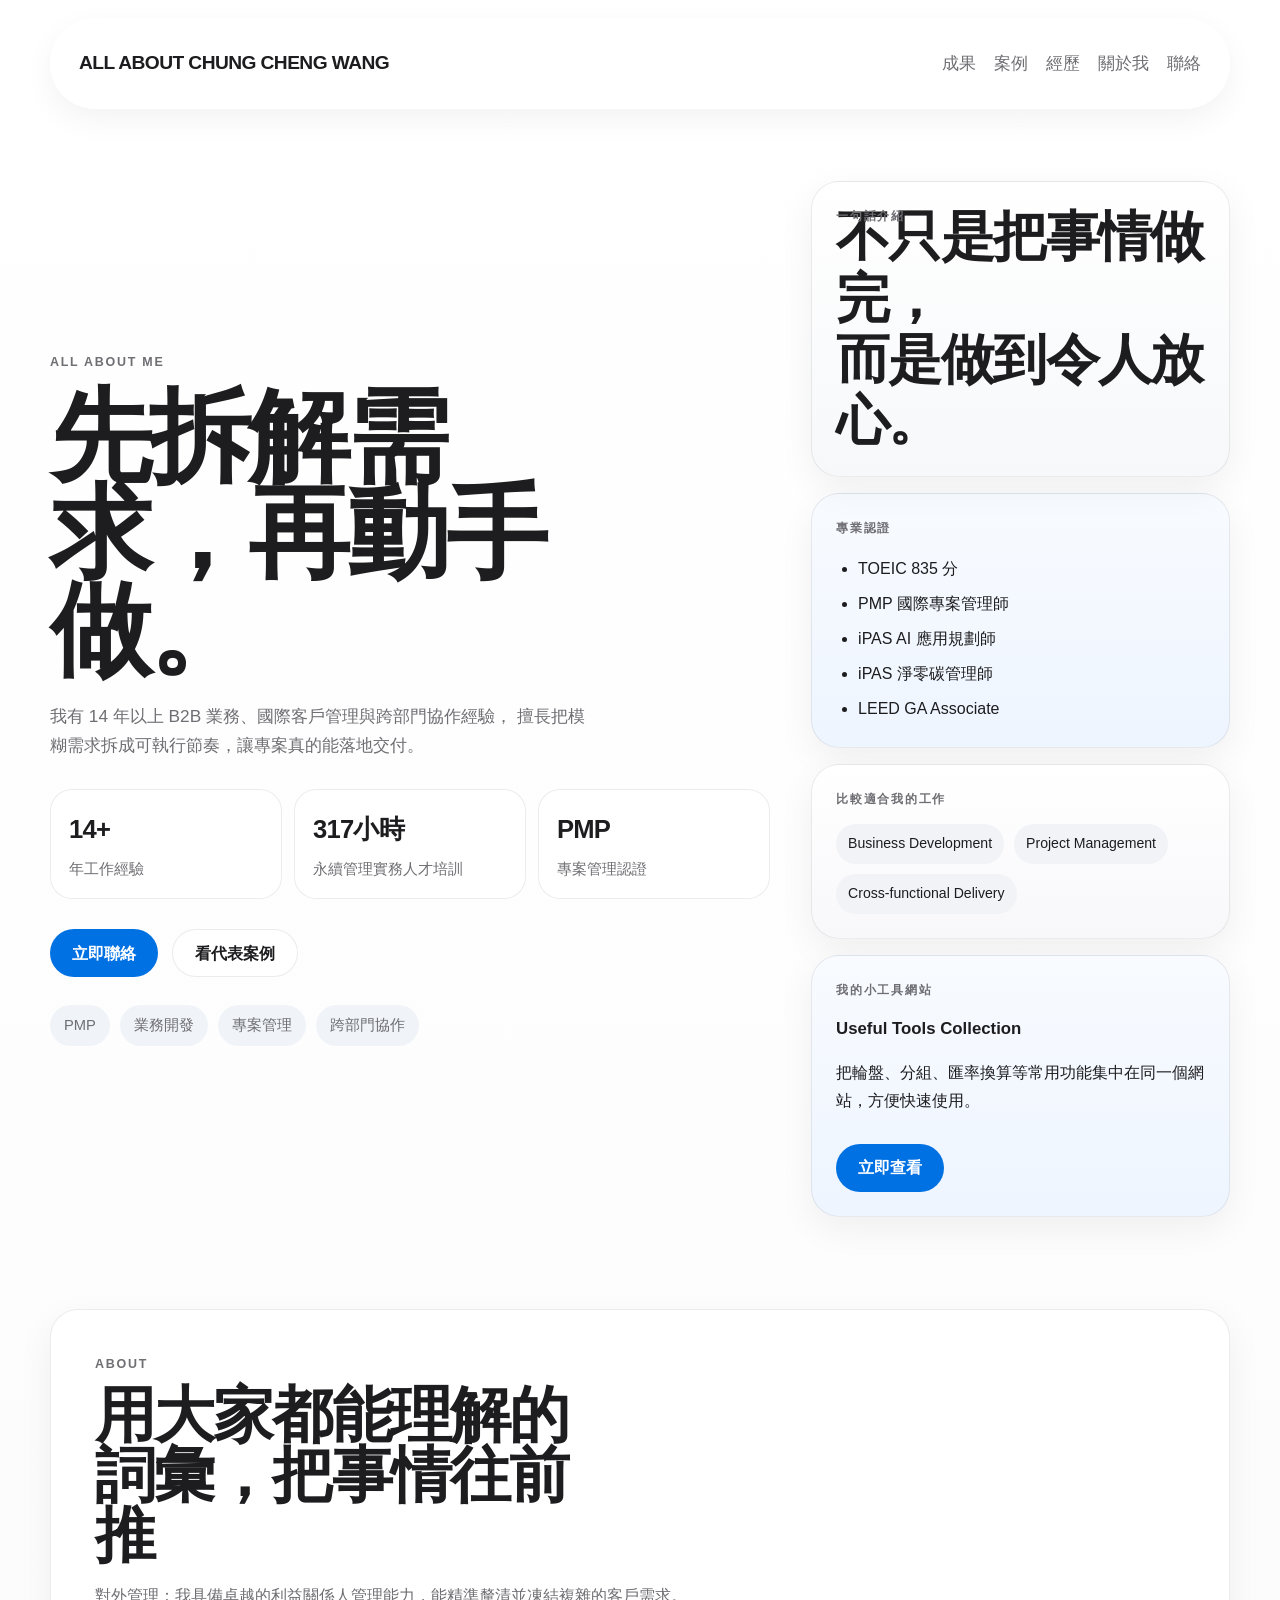
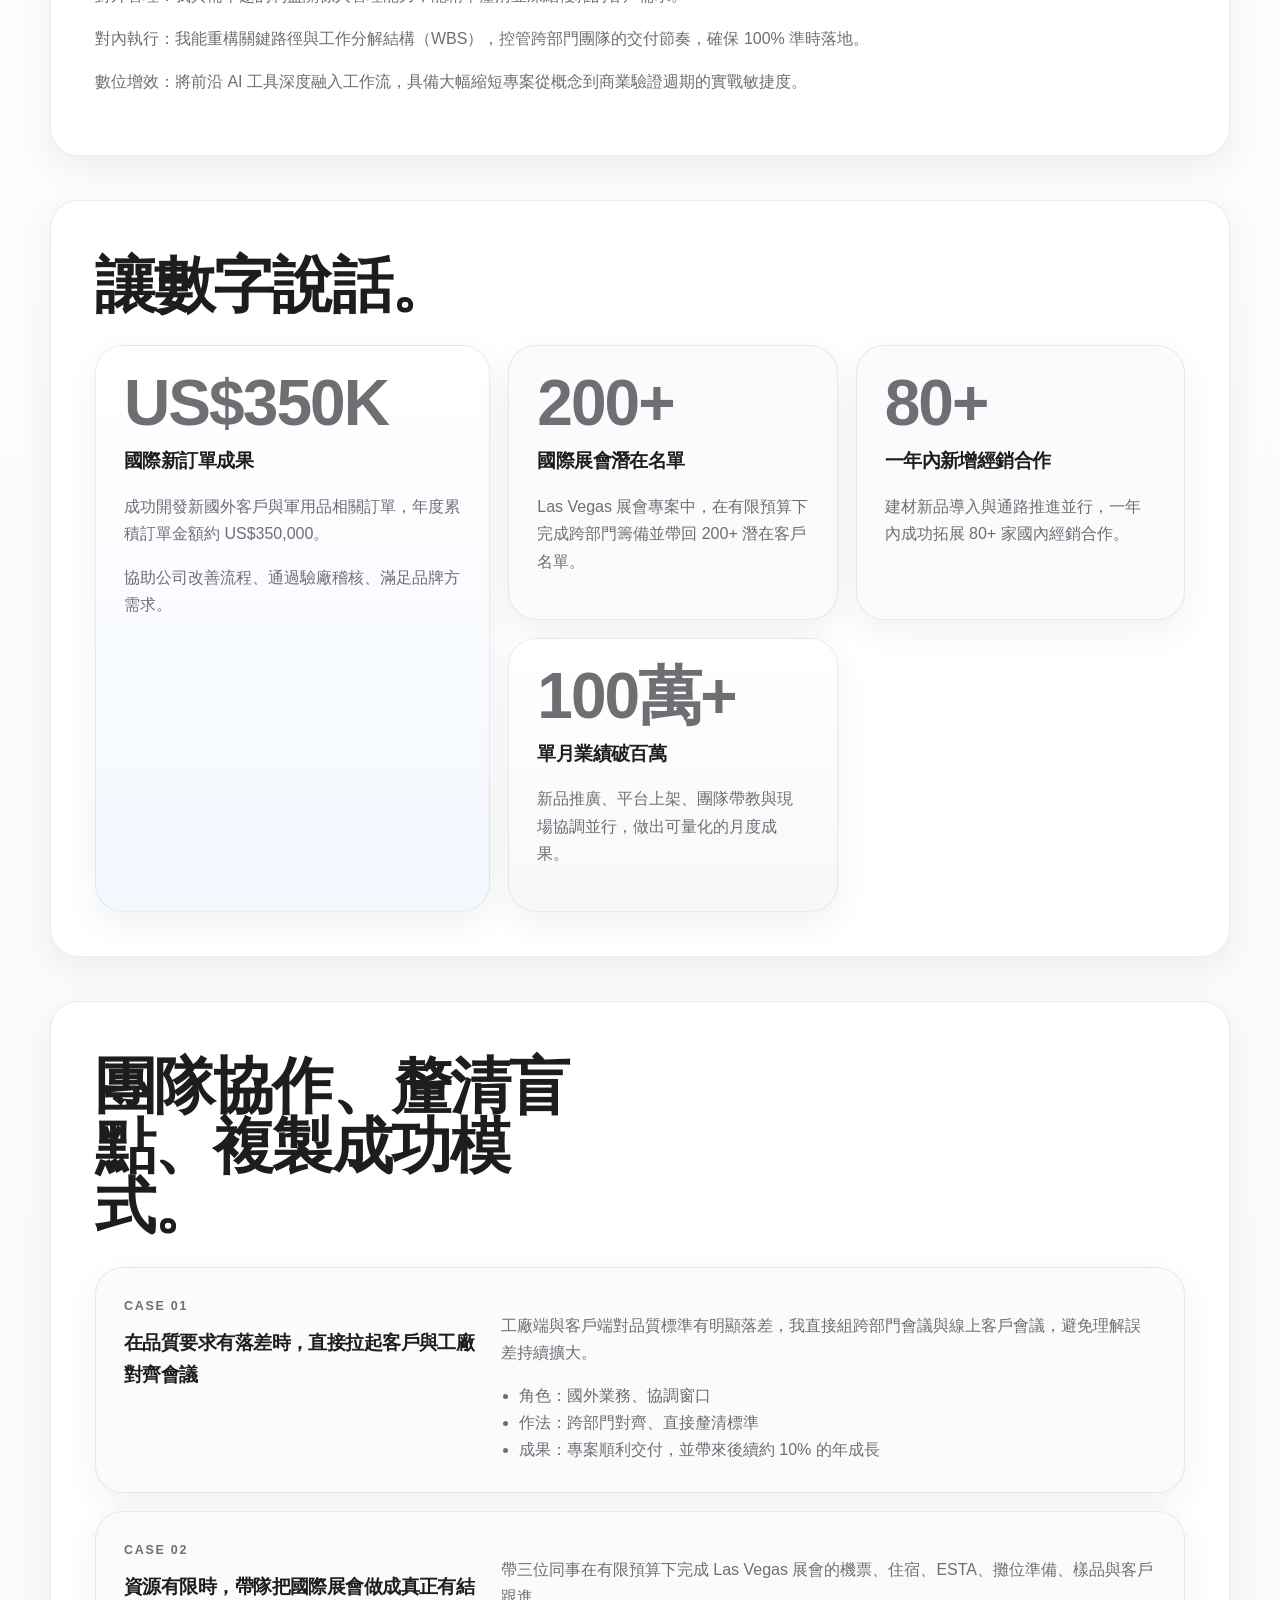
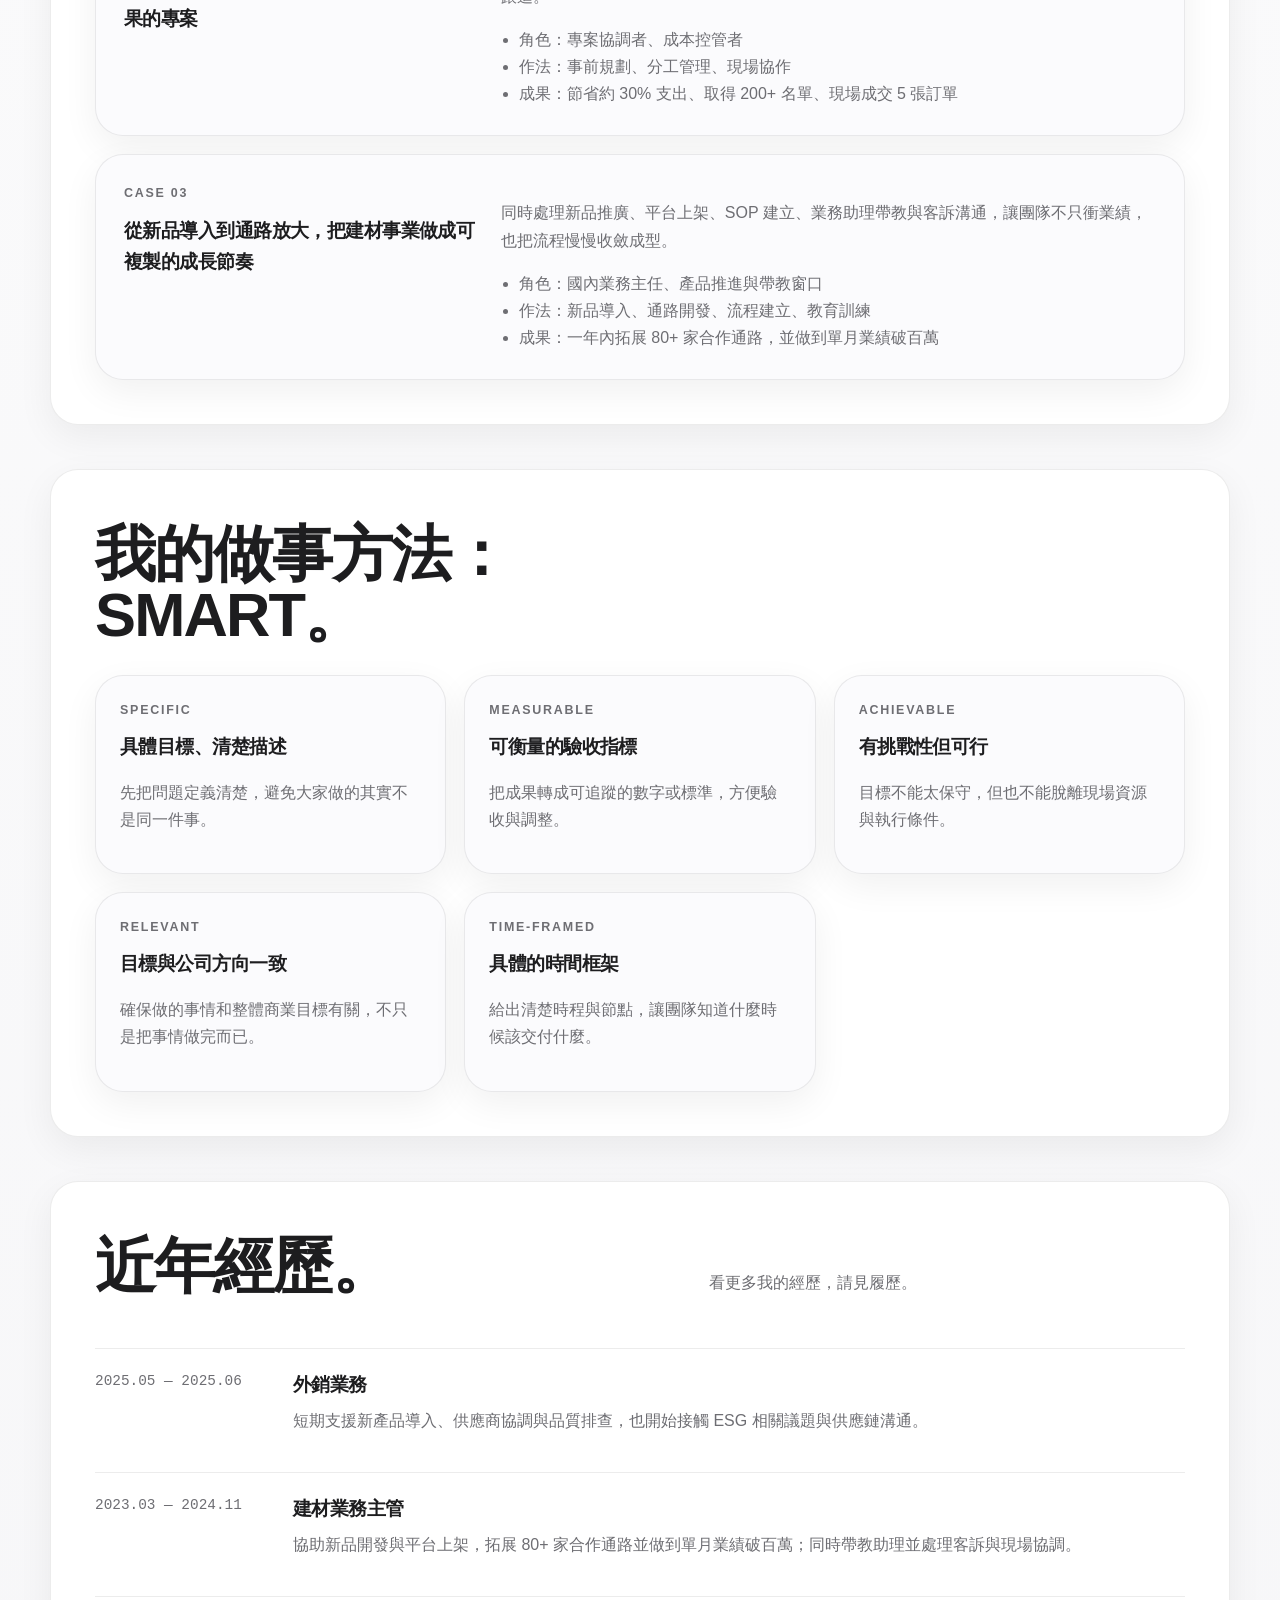
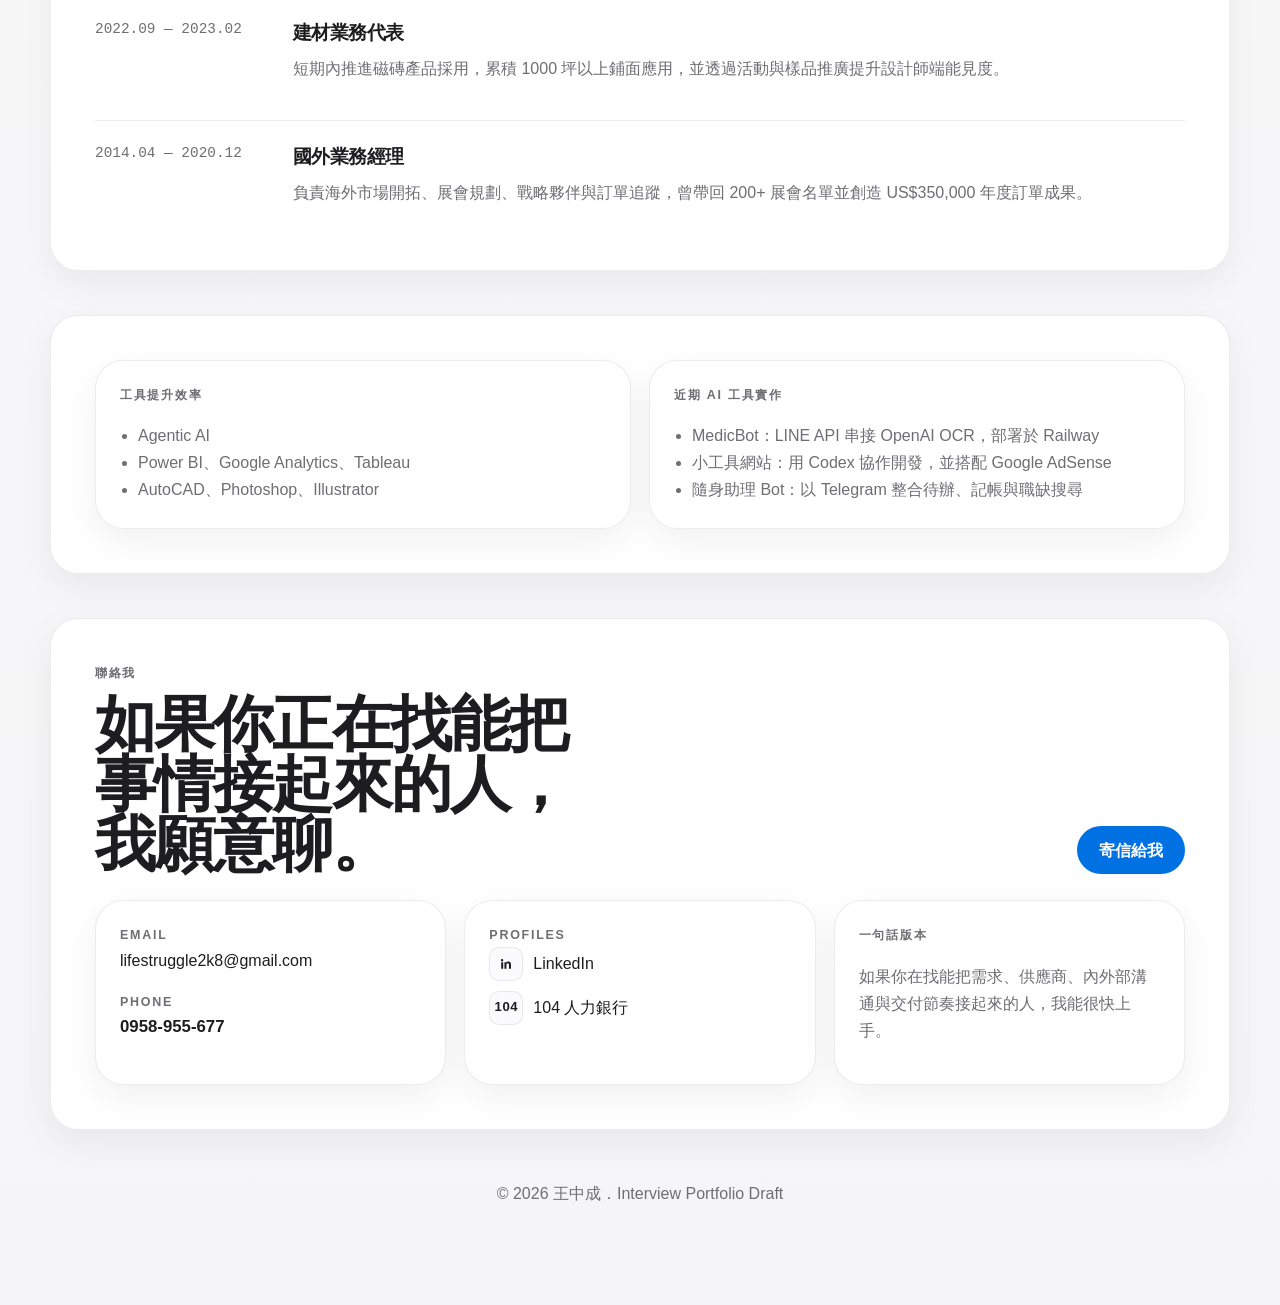
==== commit 35bebaa3: "Reorder about section and update notes" ====
--- a/index.html
+++ b/index.html
@@ -70,8 +70,8 @@
                 <p>年工作經驗</p>
               </article>
               <article class="proof-card">
-                <p class="proof-value">US$350K</p>
-                <p>年度國際訂單</p>
+                <p class="proof-value">317小時</p>
+                <p>永續管理實務人才培訓</p>
               </article>
               <article class="proof-card">
                 <p class="proof-value">PMP</p>
@@ -138,6 +138,22 @@
           </aside>
         </section>
 
+        <section class="section about-intro-section reveal" id="about">
+          <div class="about-main">
+            <p class="eyebrow">About</p>
+            <h2>用大家都能理解的詞彙，把事情往前推</h2>
+            <p>
+              對外管理：我具備卓越的利益關係人管理能力，能精準釐清並凍結複雜的客戶需求。
+            </p>
+            <p>
+              對內執行：我能重構關鍵路徑與工作分解結構（WBS），控管跨部門團隊的交付節奏，確保 100% 準時落地。
+            </p>
+            <p>
+              數位增效：將前沿 AI 工具深度融入工作流，具備大幅縮短專案從概念到商業驗證週期的實戰敏捷度。
+            </p>
+          </div>
+        </section>
+
         <section class="section results-section reveal reveal-delay-1" id="results">
           <div class="section-heading">
             <h2>讓數字說話。</h2>
@@ -306,34 +322,12 @@
           </div>
         </section>
 
-        <section class="section about-section reveal" id="about">
-          <div class="about-main">
-            <p class="eyebrow">About</p>
-            <h2>我不是那種很會講漂亮話的人，但我知道怎麼把事情往前推。</h2>
-            <p>
-              我比較擅長的，是在資訊還不完整、目標還沒對齊、進度開始飄掉的時候，把事情重新拉回正軌。
-            </p>
-            <p>
-              對外，我會把需求問清楚；對內，我會把節奏排清楚；真正讓我在意的，是結果能不能準時交出去，並且讓人放心。
-            </p>
-            <p>
-              這段時間我一邊補強 PMP、LEED GA、iPAS AI 與永續管理相關訓練，一邊把 Claude Code、Codex、Gemini、NotebookLM 真的用進自己的專案，讓事情能更快從概念走到看得見的成果。
-            </p>
-          </div>
-
-          <div class="about-side">
+        <section class="section about-notes-section reveal">
+          <div class="about-side about-side-grid">
             <article class="side-note">
-              <p class="card-label">已可驗證</p>
+              <p class="card-label">工具提升效率</p>
               <ul>
-                <li>PMP，效期至 2029</li>
-                <li>LEED Green Associate</li>
-                <li>iPAS AI 應用規劃師（初級）</li>
-              </ul>
-            </article>
-            <article class="side-note">
-              <p class="card-label">補強中的能力</p>
-              <ul>
-                <li>台科大永續管理實務人才培訓 317 小時</li>
+                <li>Agentic AI</li>
                 <li>Power BI、Google Analytics、Tableau</li>
                 <li>AutoCAD、Photoshop、Illustrator</li>
               </ul>
--- a/styles.css
+++ b/styles.css
@@ -612,6 +612,10 @@
   gap: 18px;
 }
 
+.about-side-grid {
+  grid-template-columns: repeat(2, minmax(0, 1fr));
+}
+
 .contact-banner {
   position: relative;
   z-index: 1;
@@ -703,6 +707,7 @@
   .capability-grid,
   .contact-grid,
   .about-section,
+  .about-side-grid,
   .editorial-card,
   .hero-card-grid {
     grid-template-columns: 1fr;
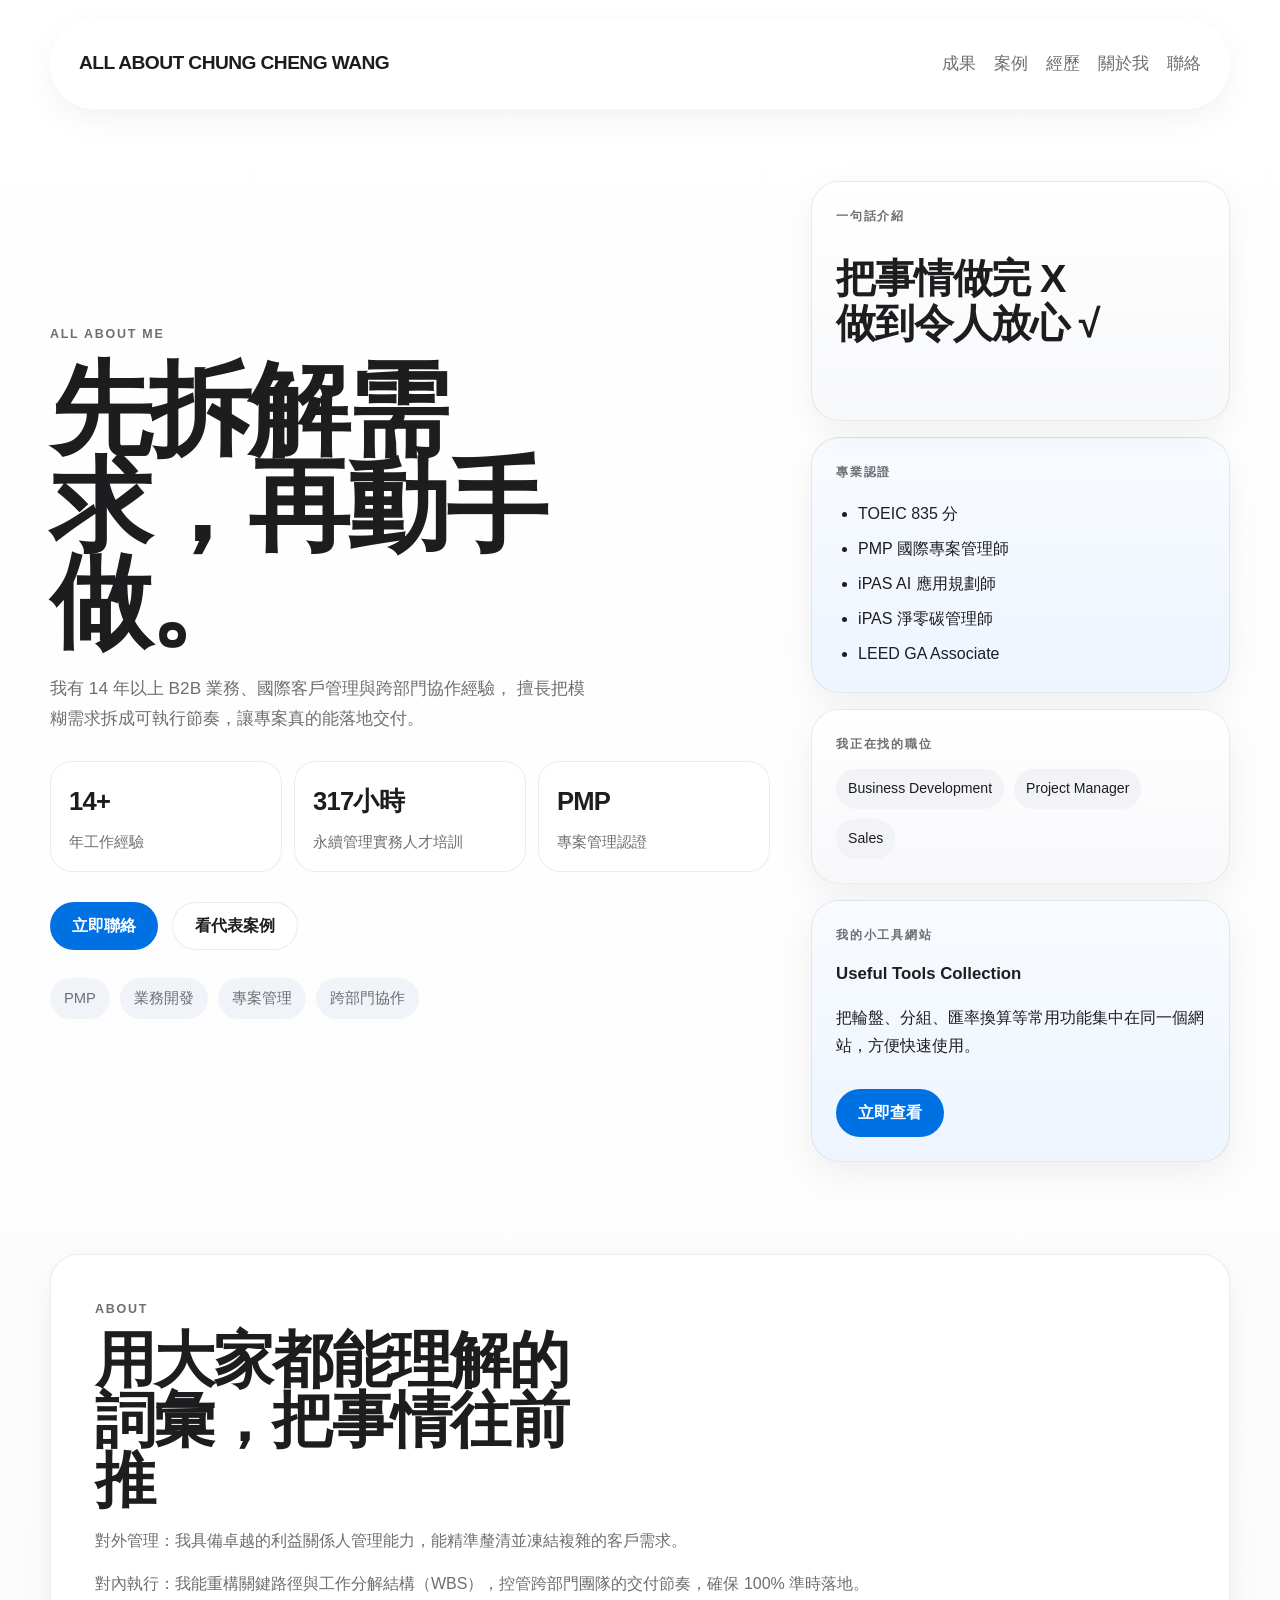
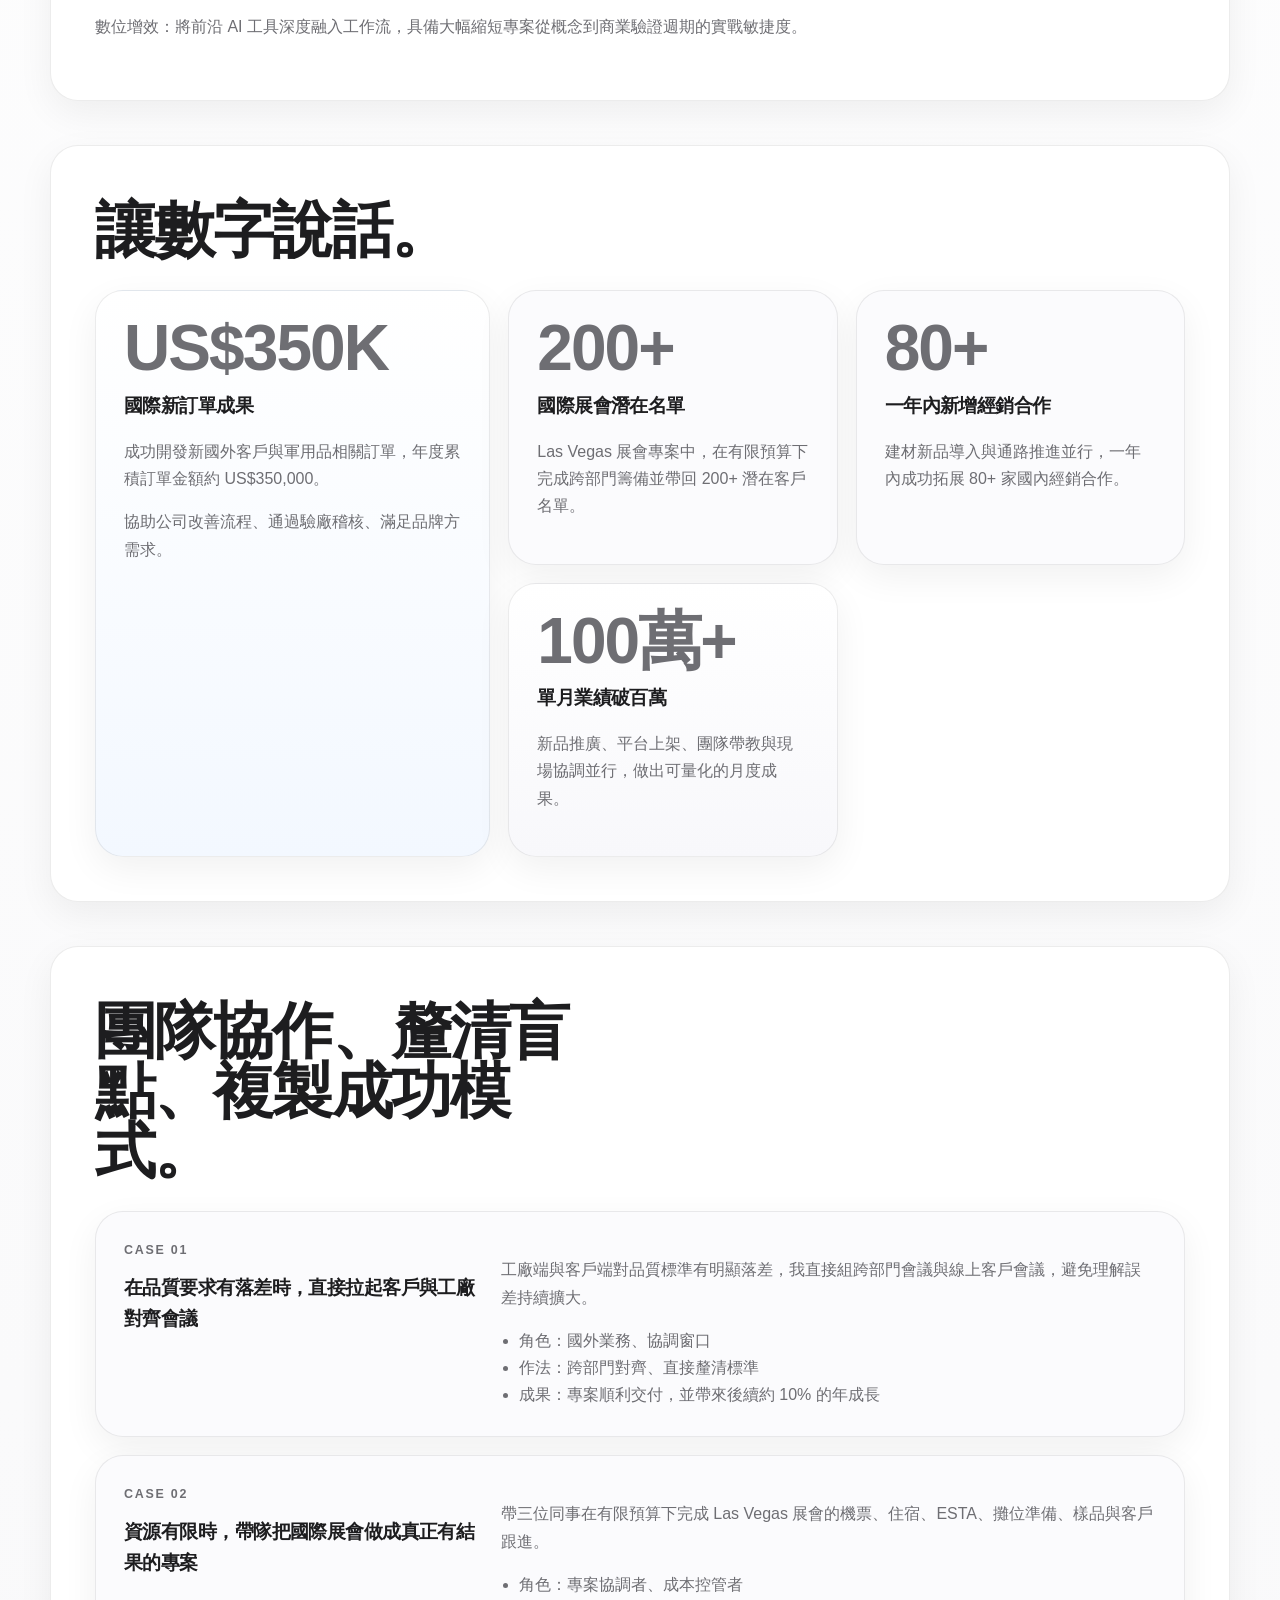
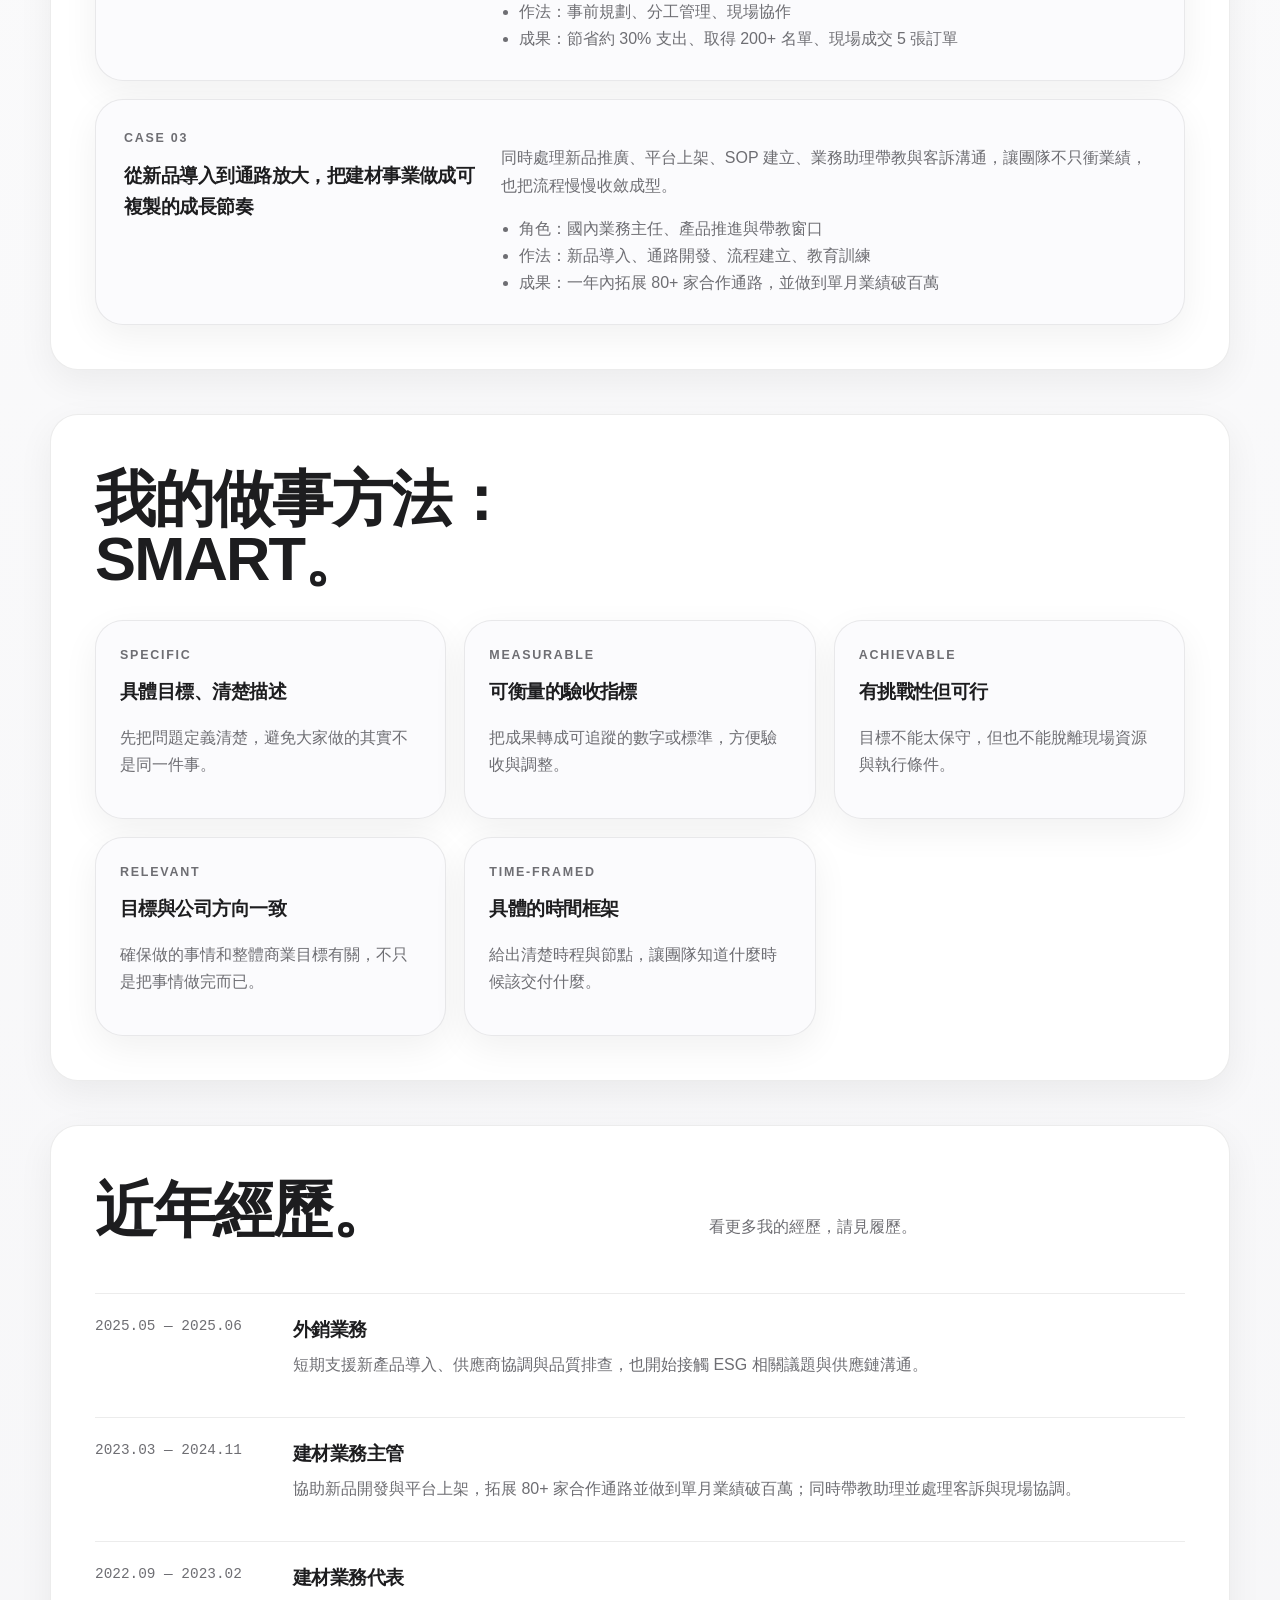
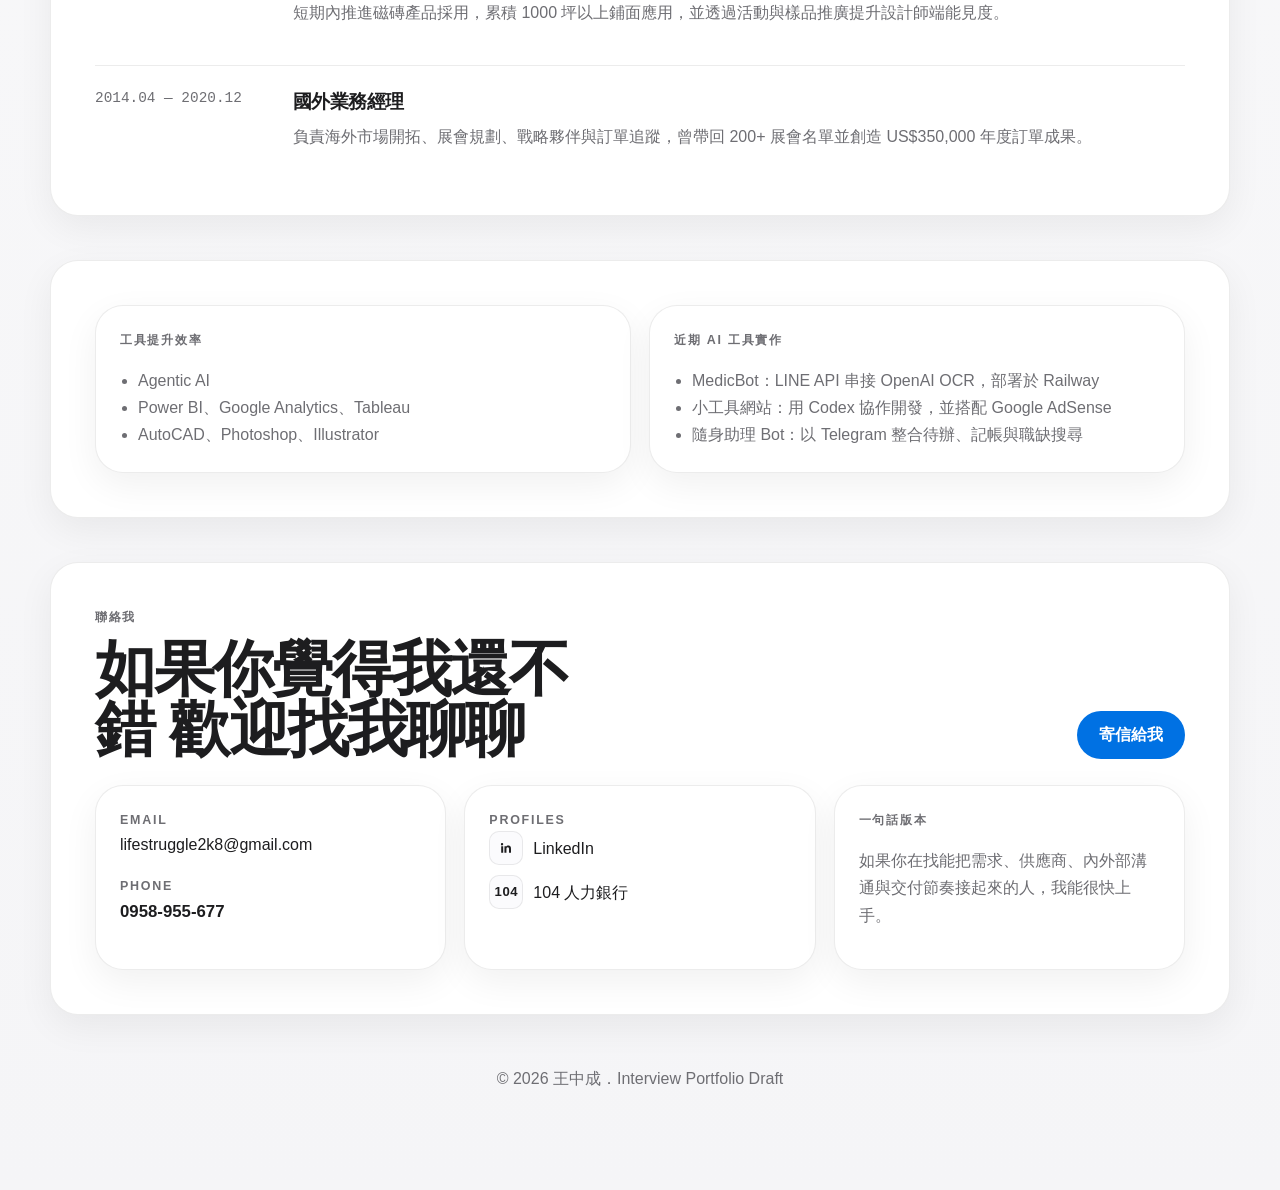
==== commit f91ba6bd: "Tune contact copy and role labels" ====
--- a/index.html
+++ b/index.html
@@ -94,9 +94,9 @@
             <div class="hero-card hero-card-large">
               <p class="card-label">一句話介紹</p>
               <p class="hero-quote">
-                不只是把事情做完，
+                把事情做完 X
                 <br />
-                而是做到令人放心。
+                做到令人放心 √
               </p>
             </div>
 
@@ -113,11 +113,11 @@
               </article>
             </div>
             <article class="hero-card hero-card-wide">
-              <p class="card-label">比較適合我的工作</p>
+              <p class="card-label">我正在找的職位</p>
               <div class="hero-role-list">
                 <span>Business Development</span>
-                <span>Project Management</span>
-                <span>Cross-functional Delivery</span>
+                <span>Project Manager</span>
+                <span>Sales</span>
               </div>
             </article>
             <article class="hero-card hero-card-accent">
@@ -347,7 +347,7 @@
           <div class="contact-banner">
             <div>
               <p class="eyebrow">聯絡我</p>
-              <h2>如果你正在找能把事情接起來的人，我願意聊。</h2>
+              <h2>如果你覺得我還不錯 歡迎找我聊聊</h2>
             </div>
             <a class="button button-primary" href="mailto:lifestruggle2k8@gmail.com">寄信給我</a>
           </div>
--- a/styles.css
+++ b/styles.css
@@ -367,7 +367,7 @@
 
 .hero-quote {
   margin: 0;
-  font-size: clamp(2.1rem, 4.2vw, 3.6rem);
+  font-size: clamp(1.65rem, 3.1vw, 2.7rem);
   line-height: 1.14;
   color: var(--text);
   font-weight: 700;
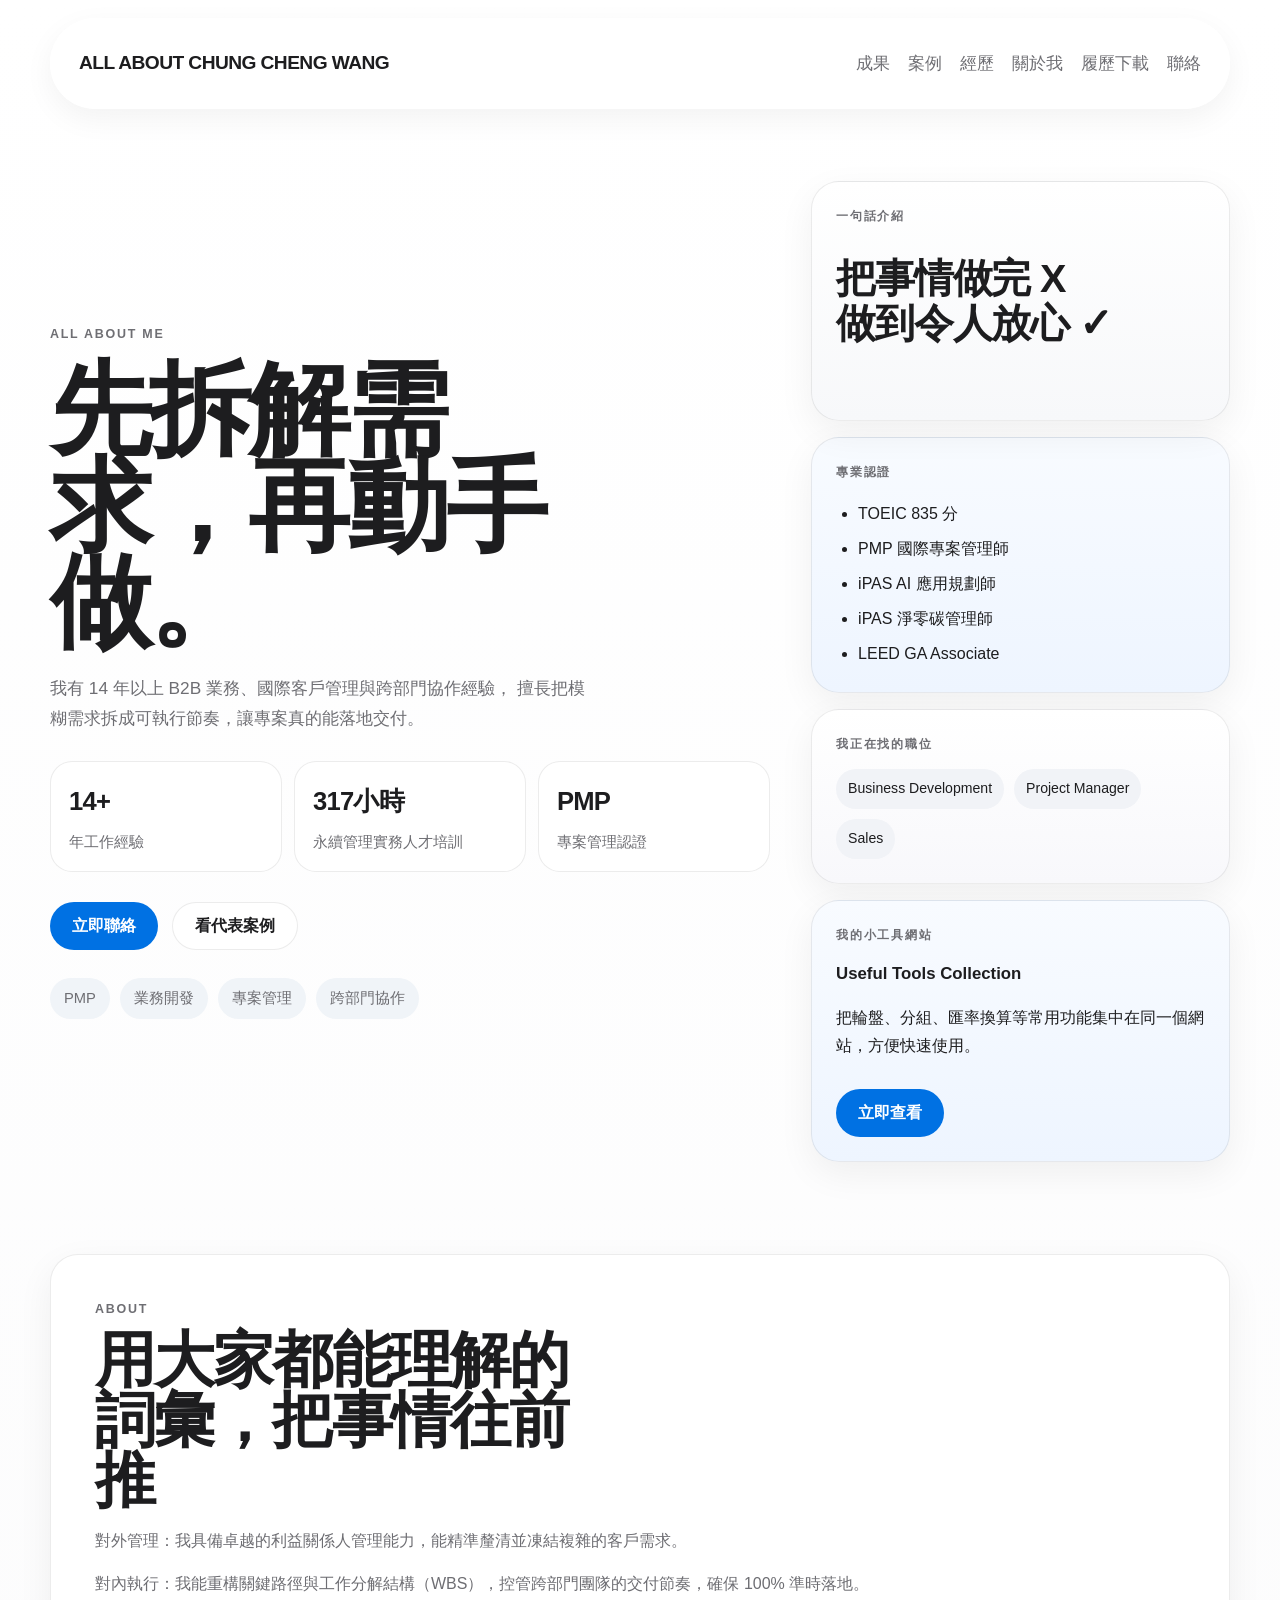
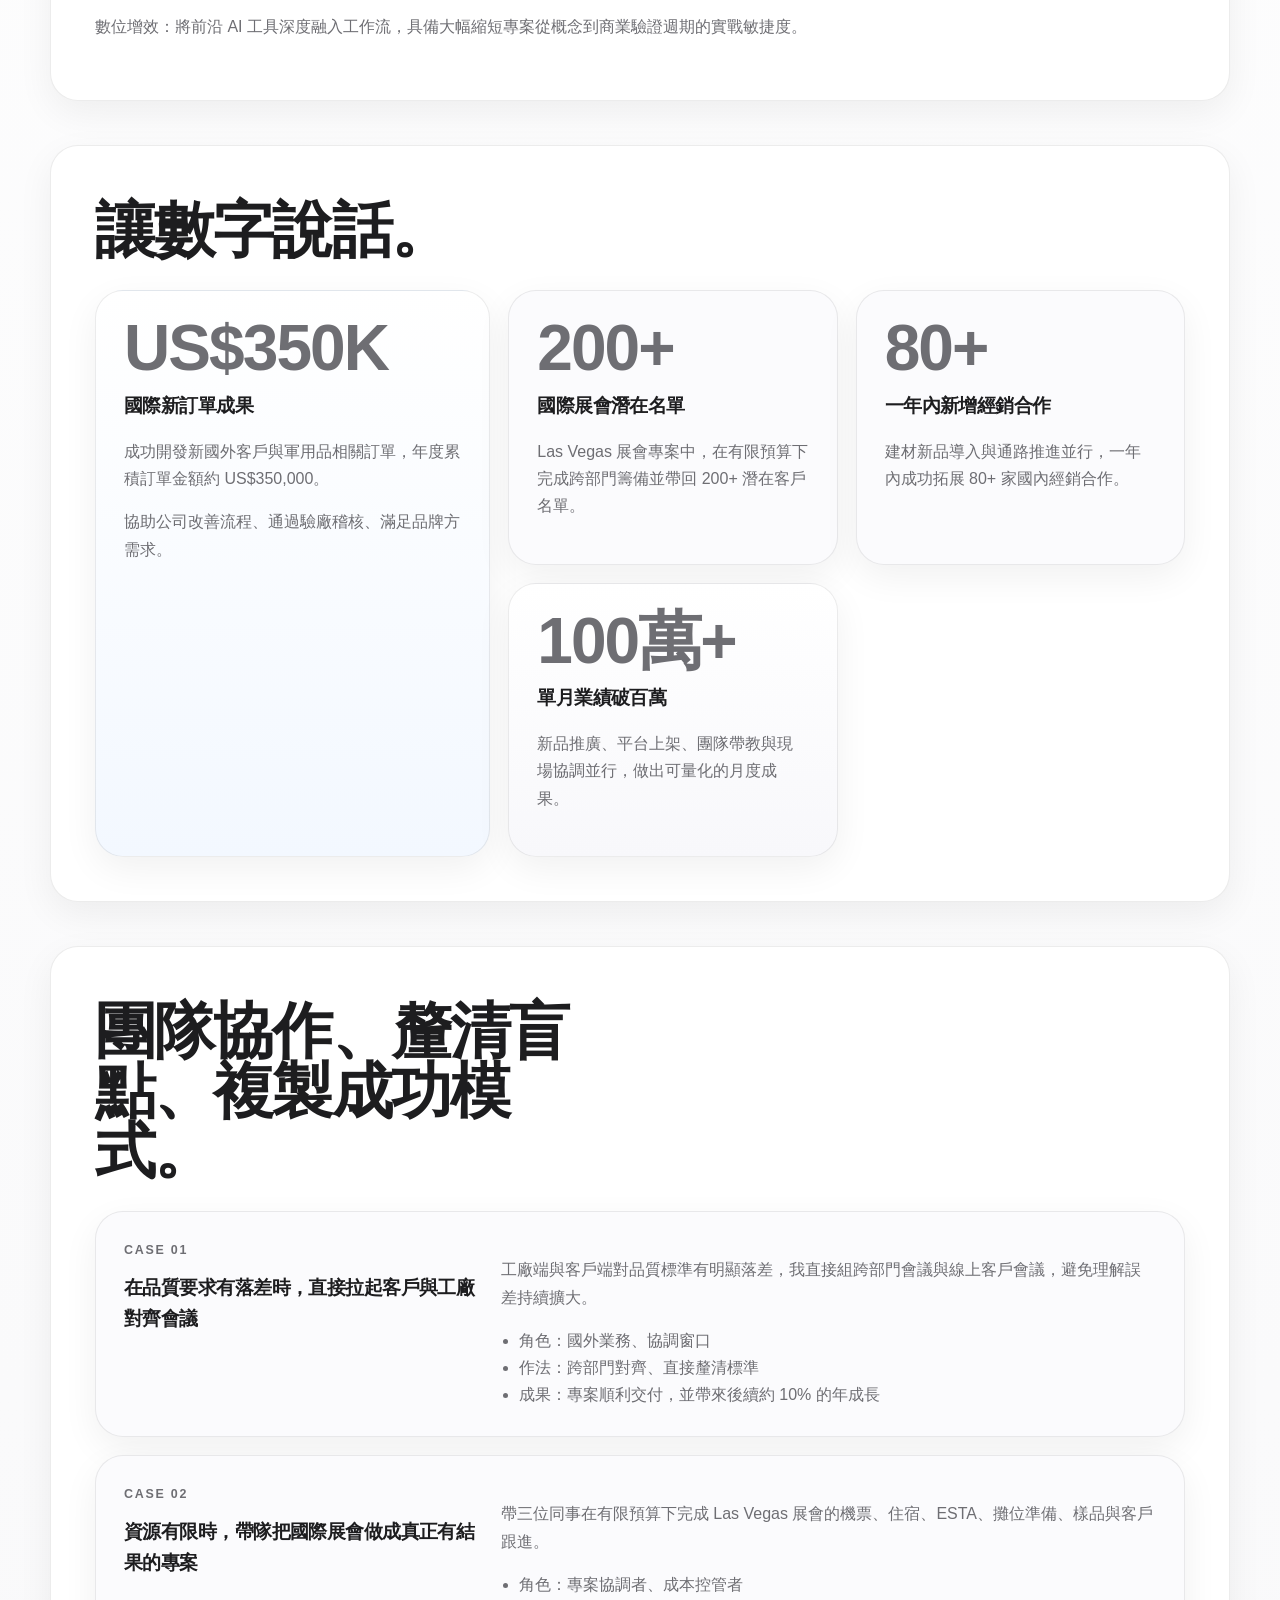
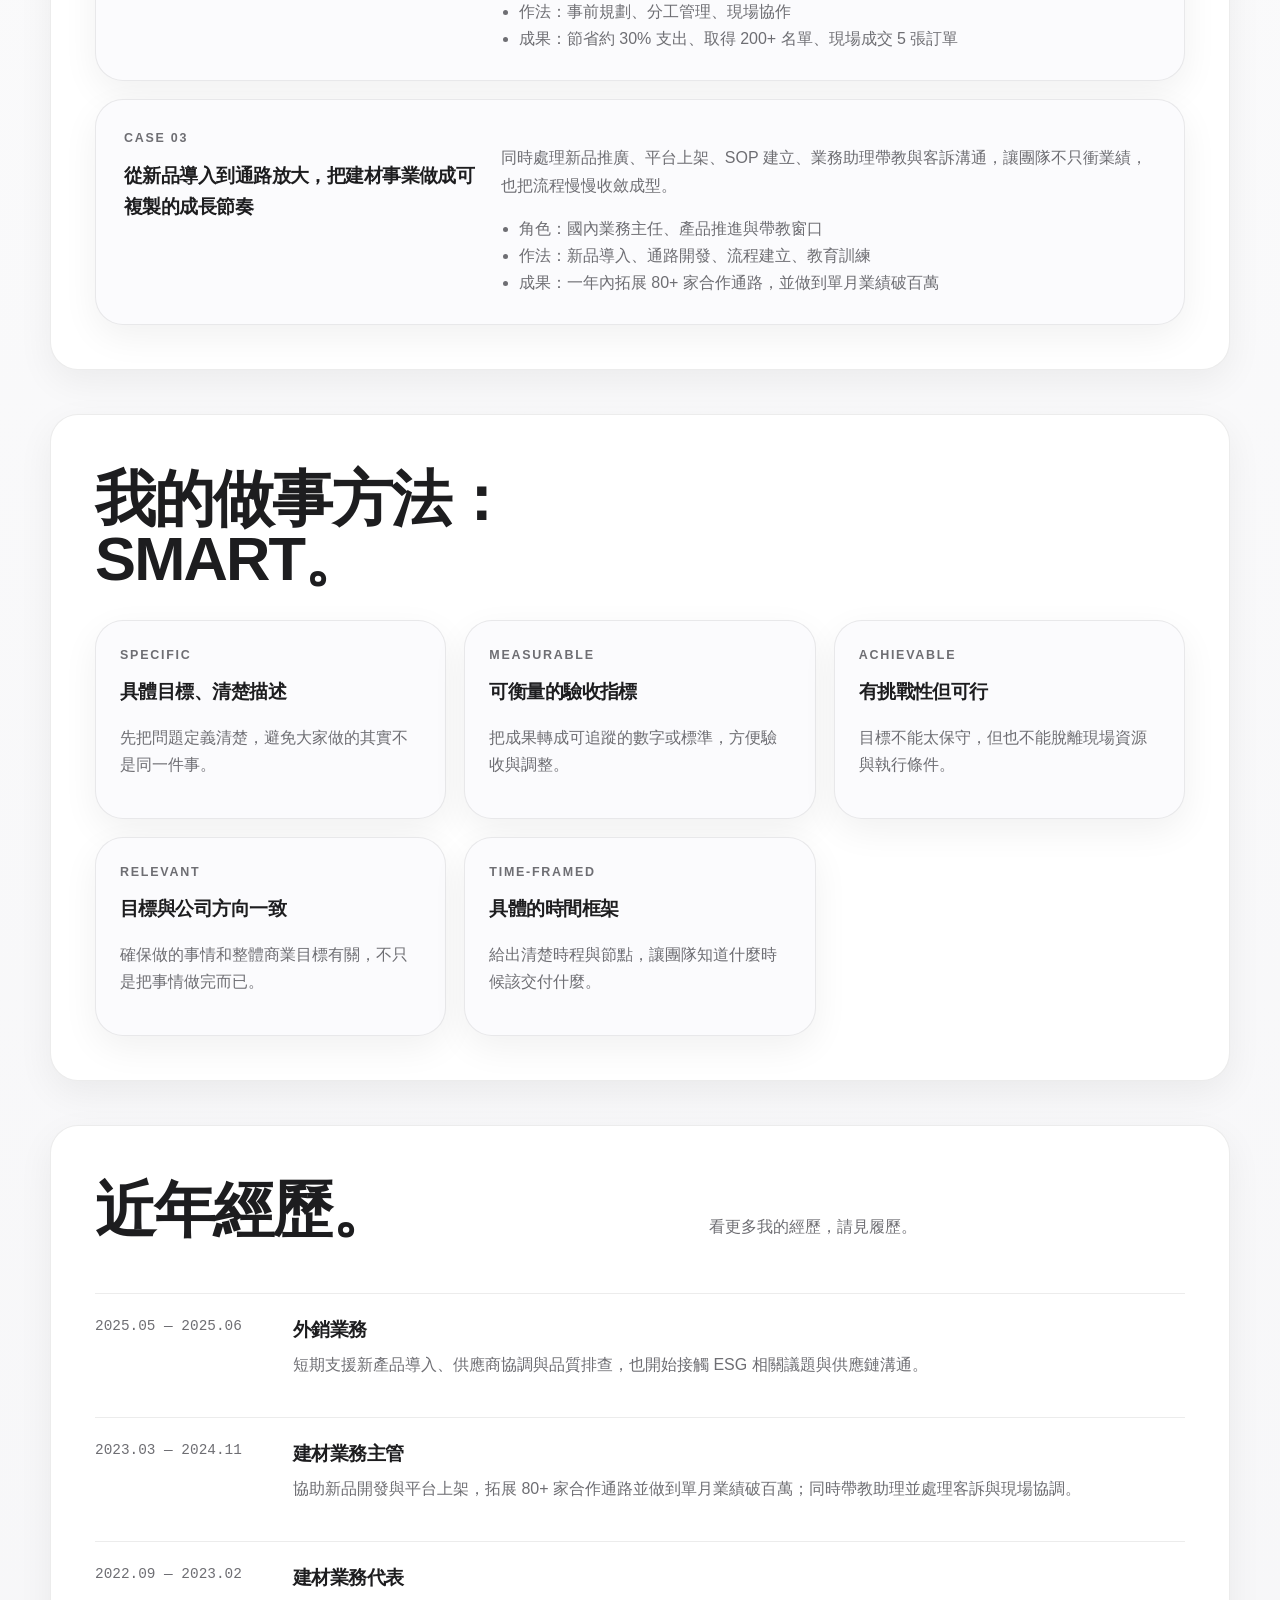
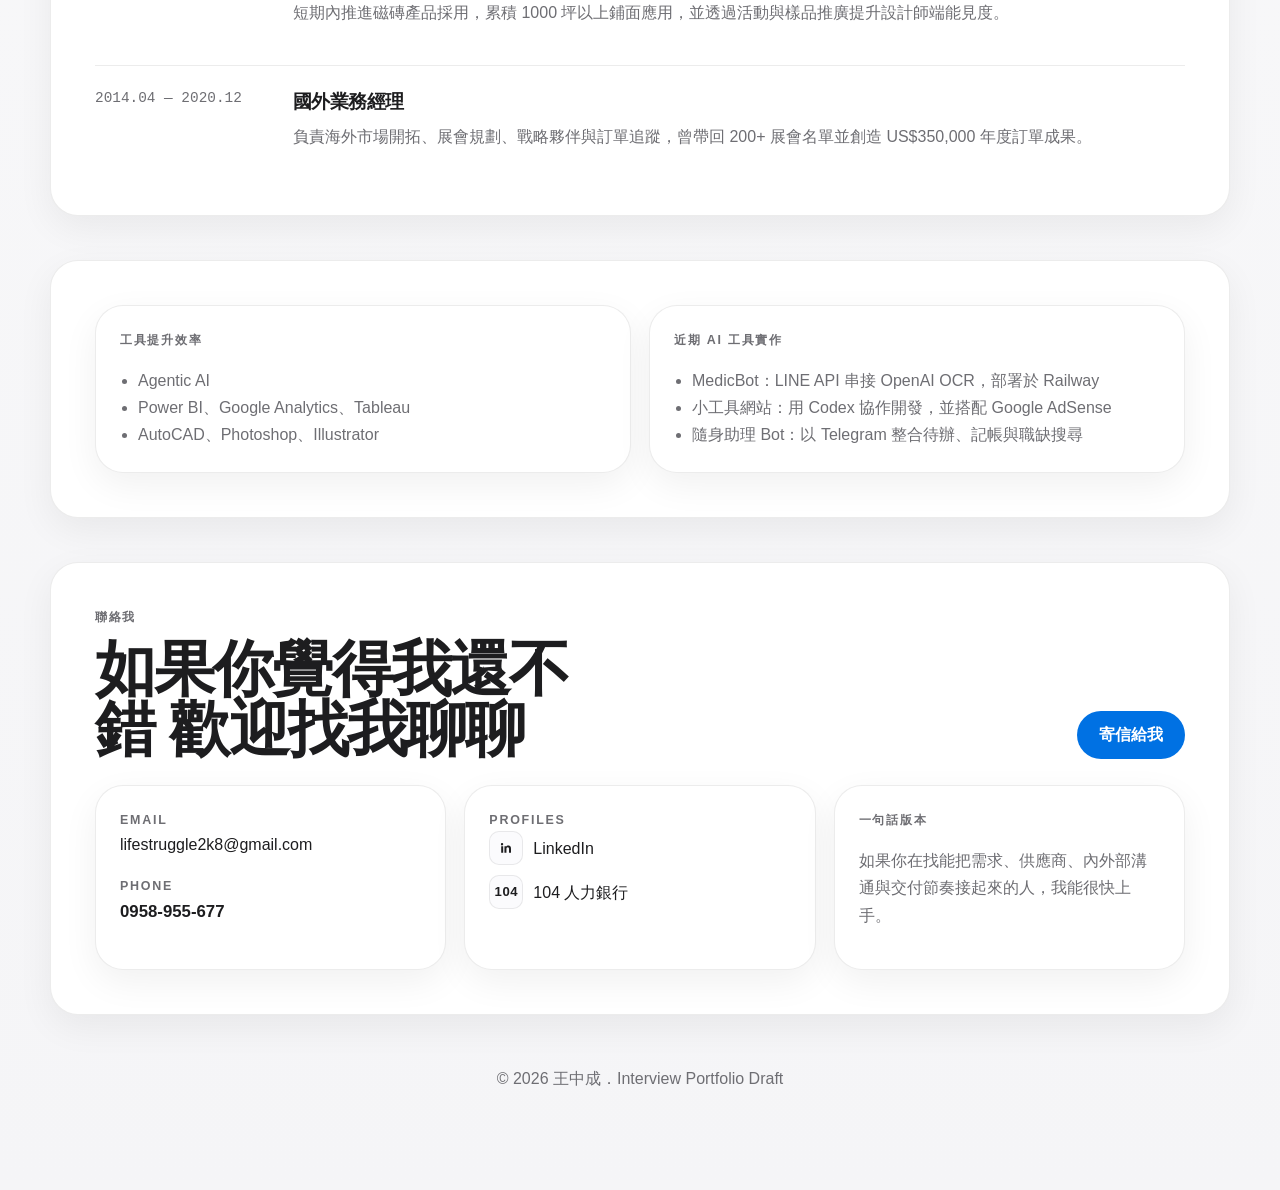
==== commit 4baa9de1: "Add resume download link" ====
--- a/index.html
+++ b/index.html
@@ -51,6 +51,7 @@
           <a href="#cases">案例</a>
           <a href="#experience">經歷</a>
           <a href="#about">關於我</a>
+          <a href="Chung-Cheng-Wang-Resume.pdf" download>履歷下載</a>
           <a href="#contact">聯絡</a>
         </nav>
       </header>
@@ -96,7 +97,7 @@
               <p class="hero-quote">
                 把事情做完 X
                 <br />
-                做到令人放心 √
+                做到令人放心 ✓
               </p>
             </div>
 
